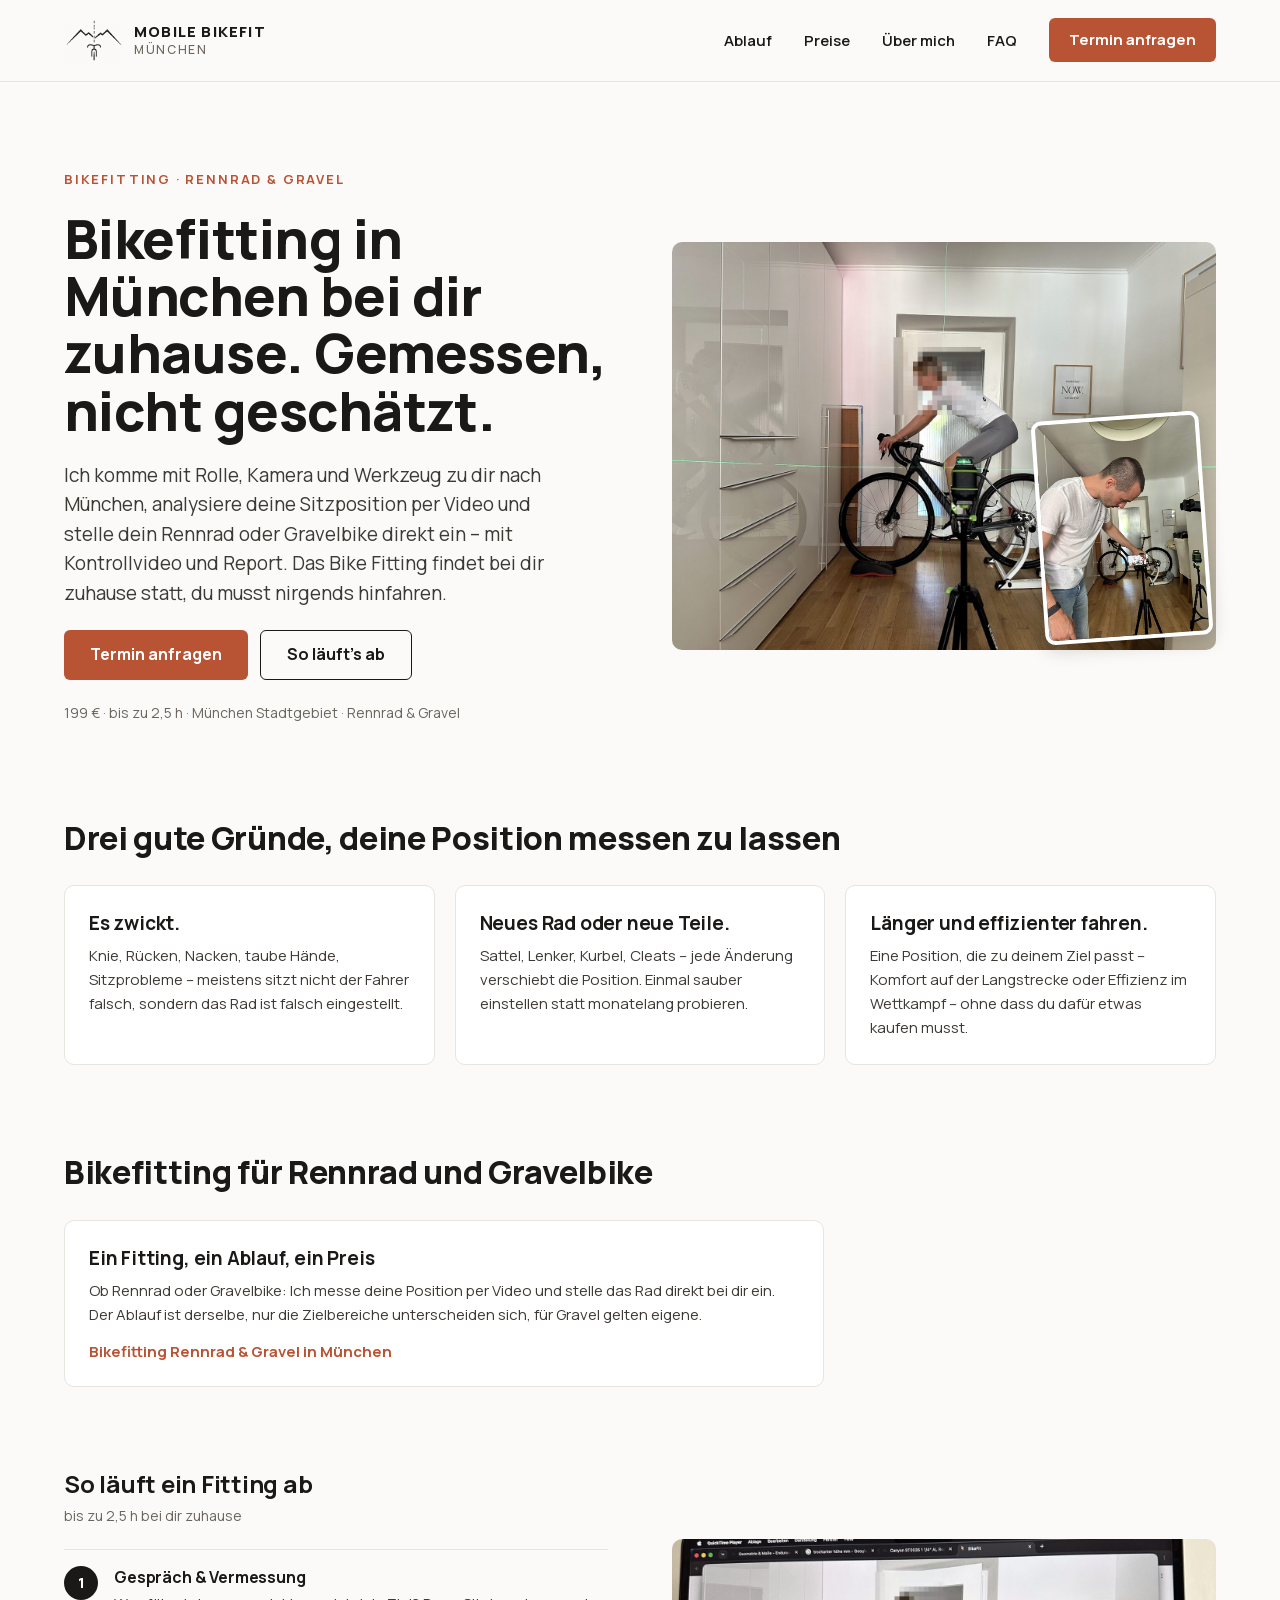
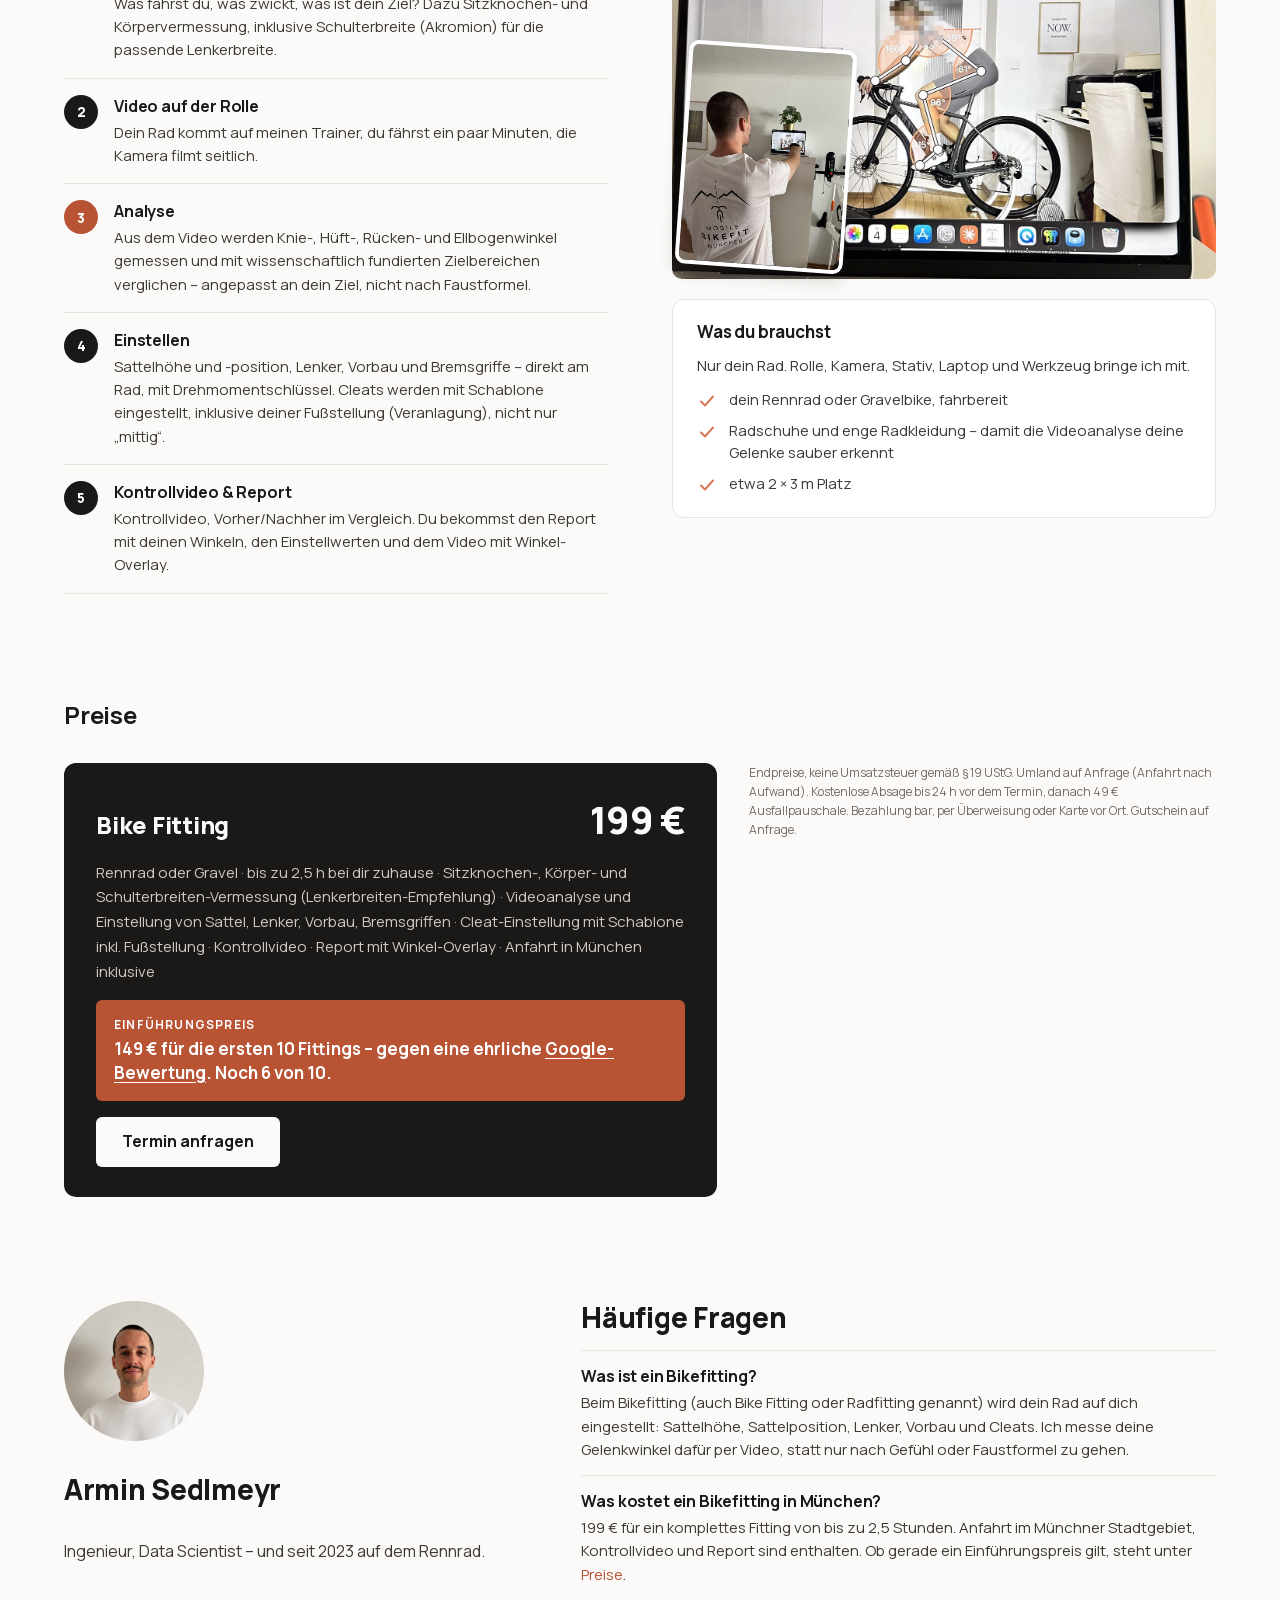
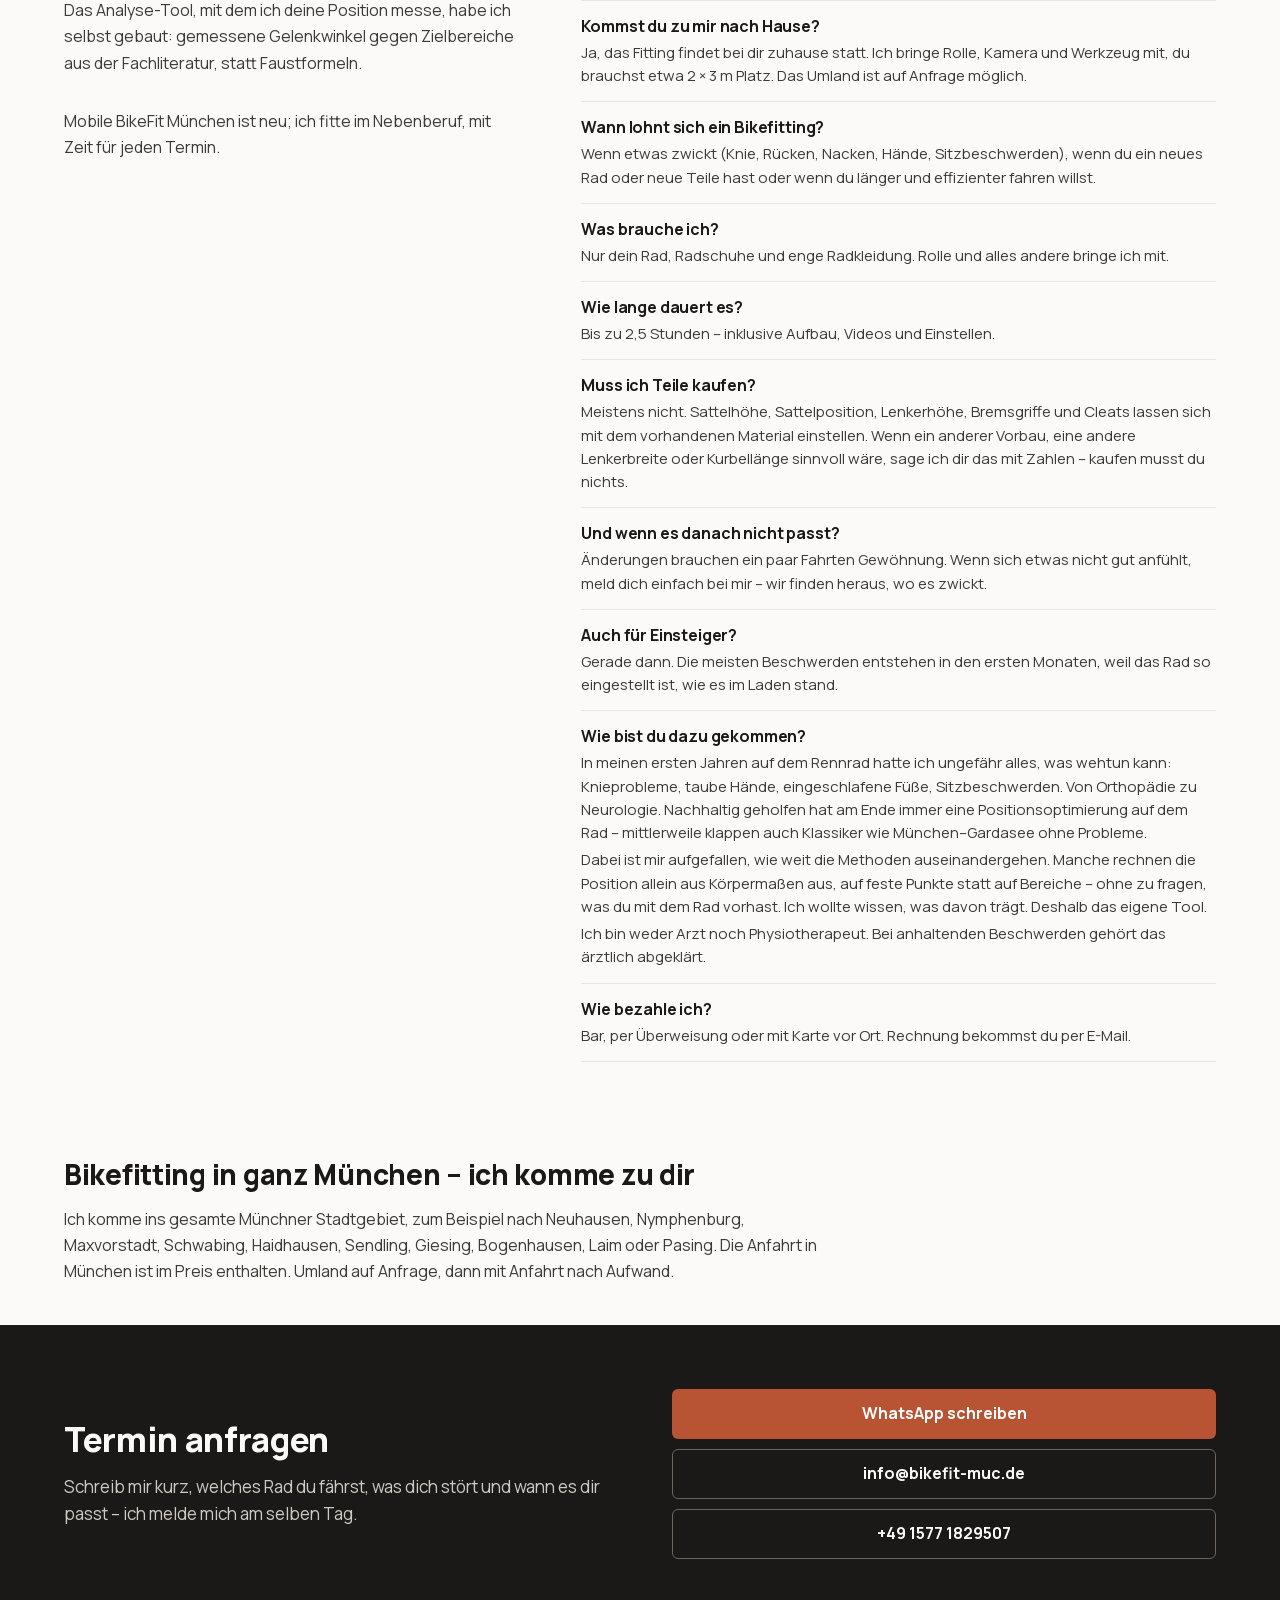
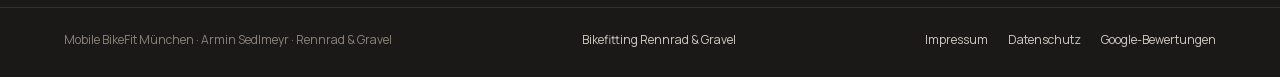
==== index.html @ 59115d99 "Eine gemeinsame Unterseite fuer Rennrad und Gravel statt nur Rennrad Rennrad und Gravel sind dasselb" ====
<!doctype html>
<html lang="de">
<head>
<meta charset="utf-8">
<meta name="viewport" content="width=device-width, initial-scale=1">

<title>Bikefitting München – mobiles Bike Fitting bei dir zuhause</title>
<meta name="description" content="Bikefitting in München bei dir zuhause: Sitzposition per Video messen, Sattel, Lenker und Cleats einstellen, Kontrollvideo und Report. Rennrad und Gravel, 199 €.">
<link rel="canonical" href="https://bikefit-muc.de/">

<meta property="og:type" content="website">
<meta property="og:locale" content="de_DE">
<meta property="og:site_name" content="Mobile BikeFit München">
<meta property="og:title" content="Bikefitting München bei dir zuhause. Gemessen, nicht geschätzt.">
<meta property="og:description" content="Ich komme mit Rolle, Kamera und Werkzeug zu dir nach München, analysiere deine Sitzposition per Video und stelle dein Rennrad oder Gravelbike direkt ein – mit Kontrollvideo und Report.">
<meta property="og:url" content="https://bikefit-muc.de/">
<meta property="og:image" content="https://bikefit-muc.de/assets/og-titelbild.jpg">
<meta property="og:image:width" content="1200">
<meta property="og:image:height" content="675">
<meta property="og:image:alt" content="Mobile BikeFit München – Logo">
<meta name="twitter:card" content="summary_large_image">

<link rel="icon" href="assets/favicon.ico" sizes="any">
<link rel="icon" href="assets/favicon-32.png" type="image/png" sizes="32x32">
<link rel="apple-touch-icon" href="assets/favicon-180.png">
<meta name="theme-color" content="#FBFAF8">

<link rel="preload" href="assets/fonts/manrope-latin.woff2" as="font" type="font/woff2" crossorigin>
<link rel="stylesheet" href="styles.css">

<!-- Strukturierte Daten fuer Google. Adresse und Kontakt wie im Impressum; hasMap/sameAs
     verknuepfen die Seite mit dem Google-Unternehmensprofil. Keine Oeffnungszeiten (Termine
     nach Vereinbarung) und KEIN aggregateRating: Eigenbewertungen auf der eigenen Seite sind
     fuer Rich Results nicht zulaessig, die Sterne kommen aus dem Google-Profil selbst.
     Preis und Angebote muessen zu den sichtbaren Preisen unten passen (199 EUR). -->
<script type="application/ld+json">
{
  "@context": "https://schema.org",
  "@graph": [
    {
      "@type": "WebSite",
      "@id": "https://bikefit-muc.de/#website",
      "url": "https://bikefit-muc.de/",
      "name": "Mobile BikeFit München",
      "alternateName": ["BikeFit München", "Bikefitting München"],
      "inLanguage": "de-DE",
      "publisher": { "@id": "https://bikefit-muc.de/#unternehmen" }
    },
    {
      "@type": "LocalBusiness",
      "@id": "https://bikefit-muc.de/#unternehmen",
      "name": "Mobile BikeFit München",
      "alternateName": "Mobile Bikefitting München",
      "description": "Mobiles Bikefitting (Bike Fitting, Radfitting) bei dir zuhause in München: Videoanalyse der Sitzposition, Einstellung von Sattel, Lenker und Cleats, Kontrollvideo und Report. Rennrad und Gravel.",
      "url": "https://bikefit-muc.de/",
      "image": "https://bikefit-muc.de/assets/og-titelbild.jpg",
      "logo": "https://bikefit-muc.de/assets/logo-mark.png",
      "telephone": "+49 1577 1829507",
      "email": "info@bikefit-muc.de",
      "founder": { "@type": "Person", "name": "Armin Sedlmeyr" },
      "address": {
        "@type": "PostalAddress",
        "streetAddress": "Rupprechtstraße 3",
        "postalCode": "80636",
        "addressLocality": "München",
        "addressCountry": "DE"
      },
      "areaServed": { "@type": "City", "name": "München" },
      "knowsLanguage": "de",
      "priceRange": "149–199 €",
      "currenciesAccepted": "EUR",
      "paymentAccepted": "Bar, Überweisung, Karte",
      "hasMap": "https://maps.google.com/?cid=6575537688166029984",
      "sameAs": ["https://maps.google.com/?cid=6575537688166029984"],
      "makesOffer": {
        "@type": "Offer",
        "price": "199",
        "priceCurrency": "EUR",
        "url": "https://bikefit-muc.de/bikefitting-rennrad-gravel-muenchen.html",
        "itemOffered": { "@type": "Service", "name": "Bikefitting Rennrad und Gravel München", "serviceType": "Bikefitting" }
      }
    }
  ]
}
</script>
</head>

<body>

<a class="skip-link" href="#inhalt">Zum Inhalt springen</a>

<!-- ===================== Kopf ===================== -->
<header class="kopf">
  <div class="kopf-zeile">
    <a class="marke" href="#inhalt" aria-label="Mobile BikeFit München – Startseite">
      <img src="assets/logo-mark.png" width="400" height="299" alt="">
      <span class="marke-text">Mobile BikeFit<br><span>München</span></span>
    </a>

    <div class="kopf-rechts">
      <nav class="hauptnav" id="hauptnav" aria-label="Hauptnavigation">
        <a href="#ablauf">Ablauf</a>
        <a href="#preise">Preise</a>
        <a href="#ueber-mich">Über mich</a>
        <a href="#faq">FAQ</a>
      </nav>
      <a class="btn btn-primaer btn-termin" href="#kontakt">Termin<span class="nur-breit">&nbsp;anfragen</span></a>
      <button class="menu-knopf" id="menu-knopf" type="button"
              aria-expanded="false" aria-controls="hauptnav" aria-label="Menü öffnen">
        <svg class="icon-oeffnen" width="22" height="22" viewBox="0 0 22 22" fill="none"
             stroke="currentColor" stroke-width="2" stroke-linecap="round" aria-hidden="true">
          <path d="M3 6h16M3 11h16M3 16h16"></path>
        </svg>
        <svg class="icon-schliessen" width="22" height="22" viewBox="0 0 22 22" fill="none"
             stroke="currentColor" stroke-width="2" stroke-linecap="round" aria-hidden="true">
          <path d="M5 5l12 12M17 5L5 17"></path>
        </svg>
      </button>
    </div>
  </div>
</header>

<main id="inhalt">

  <!-- ===================== Hero ===================== -->
  <section class="hero inhalt">
    <div class="hero-spalte">
      <p class="eyebrow">Bikefitting · Rennrad &amp; Gravel</p>
      <h1>Bikefitting in München bei dir zuhause. Gemessen, nicht geschätzt.</h1>
      <p class="hero-text">Ich komme mit Rolle, Kamera und Werkzeug zu dir nach München, analysiere
        deine Sitzposition per Video und stelle dein Rennrad oder Gravelbike direkt ein – mit
        Kontrollvideo und Report. Das Bike Fitting findet bei dir zuhause statt, du musst nirgends
        hinfahren.</p>
      <div class="hero-knoepfe">
        <a class="btn btn-primaer" href="#kontakt">Termin anfragen</a>
        <a class="btn btn-sekundaer" href="#ablauf">So läuft's ab</a>
      </div>
      <p class="kleinzeile">199 € · bis zu 2,5 h · München Stadtgebiet · Rennrad &amp; Gravel</p>
    </div>

    <!-- FOTO 1: Kreuzlinienlaser mit Lot vermisst die Sitzposition, im Vordergrund die
         Kamera auf Stativ. .foto-hero traegt weiterhin Groesse/Position im Grid (siehe
         styles.css), .foto-stapel legt die zwei <img> uebereinander (Ticket "Website-Fotos"). -->
    <div class="foto-hero foto-stapel">
      <img class="foto-stapel-haupt" src="assets/foto-setup.jpg" width="1400" height="1050"
           alt="Bikefitting in München: Kreuzlinienlaser mit Lot misst die Sitzposition auf der Rolle">
      <img class="foto-stapel-klein" src="assets/foto-setup-klein.jpg" width="640" height="853"
           alt="Kamera auf Stativ filmt seitlich waehrend des Fittings">
    </div>
  </section>

  <!-- ===================== Für wen ===================== -->
  <section class="sektion gruende inhalt" aria-labelledby="gruende-titel">
    <h2 id="gruende-titel">Drei gute Gründe, deine Position messen zu lassen</h2>
    <div class="karten">
      <div class="karte">
        <h3>Es zwickt.</h3>
        <p>Knie, Rücken, Nacken, taube Hände, Sitzprobleme – meistens sitzt nicht der Fahrer
          falsch, sondern das Rad ist falsch eingestellt.</p>
      </div>
      <div class="karte">
        <h3>Neues Rad oder neue Teile.</h3>
        <p>Sattel, Lenker, Kurbel, Cleats – jede Änderung verschiebt die Position. Einmal sauber
          einstellen statt monatelang probieren.</p>
      </div>
      <div class="karte">
        <h3>Länger und effizienter fahren.</h3>
        <p>Eine Position, die zu deinem Ziel passt – Komfort auf der Langstrecke oder Effizienz im
          Wettkampf – ohne dass du dafür etwas kaufen musst.</p>
      </div>
    </div>
  </section>

  <!-- ===================== Rennrad oder Gravel ===================== -->
  <section class="sektion rad-wahl inhalt" aria-labelledby="rad-wahl-titel">
    <h2 id="rad-wahl-titel">Bikefitting für Rennrad und Gravelbike</h2>
    <div class="karten karten-eins">
      <div class="karte">
        <h3>Ein Fitting, ein Ablauf, ein Preis</h3>
        <p>Ob Rennrad oder Gravelbike: Ich messe deine Position per Video und stelle das Rad direkt
          bei dir ein. Der Ablauf ist derselbe, nur die Zielbereiche unterscheiden sich, für
          Gravel gelten eigene.</p>
        <a class="karte-link" href="bikefitting-rennrad-gravel-muenchen.html">Bikefitting Rennrad &amp; Gravel in München</a>
      </div>
    </div>
  </section>

  <!-- ===================== Ablauf ===================== -->
  <section id="ablauf" class="ablauf inhalt" aria-labelledby="ablauf-titel">
    <div class="ablauf-spalte">
      <div class="sektion-kopf">
        <h2 id="ablauf-titel">So läuft ein Fitting ab</h2>
        <p>bis zu 2,5 h bei dir zuhause</p>
      </div>
      <ol class="schritte">
        <li>
          <div>
            <h3>Gespräch &amp; Vermessung</h3>
            <p>Was fährst du, was zwickt, was ist dein Ziel? Dazu Sitzknochen- und
              Körpervermessung, inklusive Schulterbreite (Akromion) für die passende
              Lenkerbreite.</p>
          </div>
        </li>
        <li>
          <div>
            <h3>Video auf der Rolle</h3>
            <p>Dein Rad kommt auf meinen Trainer, du fährst ein paar Minuten, die Kamera filmt
              seitlich.</p>
          </div>
        </li>
        <li class="hervor">
          <div>
            <h3>Analyse</h3>
            <p>Aus dem Video werden Knie-, Hüft-, Rücken- und Ellbogenwinkel gemessen und mit
              wissenschaftlich fundierten Zielbereichen verglichen – angepasst an dein Ziel, nicht
              nach Faustformel.</p>
          </div>
        </li>
        <li>
          <div>
            <h3>Einstellen</h3>
            <p>Sattelhöhe und -position, Lenker, Vorbau und Bremsgriffe – direkt am Rad, mit
              Drehmomentschlüssel. Cleats werden mit Schablone eingestellt, inklusive deiner
              Fußstellung (Veranlagung), nicht nur „mittig“.</p>
          </div>
        </li>
        <li>
          <div>
            <h3>Kontrollvideo &amp; Report</h3>
            <p>Kontrollvideo, Vorher/Nachher im Vergleich. Du bekommst den Report mit deinen
              Winkeln, den Einstellwerten und dem Video mit Winkel-Overlay.</p>
          </div>
        </li>
      </ol>
    </div>

    <div class="ablauf-neben">
      <!-- FOTO 2: Laptop mit Skelett-Overlay und Gelenkwinkeln, daneben beim Erklaeren. -->
      <div class="foto-ablauf foto-stapel">
        <img class="foto-stapel-haupt" src="assets/foto-ergebnis.jpg" width="1400" height="875"
             alt="Bikefitting-Analyse am Laptop: Skelett-Overlay mit gemessenen Gelenkwinkeln">
        <img class="foto-stapel-klein" src="assets/foto-ergebnis-klein.jpg" width="640" height="853"
             alt="Armin bespricht das Ergebnis direkt am Laptop neben dem Rad">
      </div>

      <section class="sektion brauchst" aria-labelledby="brauchst-titel">
        <h2 id="brauchst-titel">Was du brauchst</h2>
        <p class="mitbringen">Nur dein Rad. Rolle, Kamera, Stativ, Laptop und Werkzeug bringe ich
          mit.</p>
        <ul class="haken-liste">
          <li>
            <svg width="20" height="20" viewBox="0 0 20 20" fill="none" stroke="#D97757"
                 stroke-width="2" stroke-linecap="round" stroke-linejoin="round" aria-hidden="true">
              <path d="M4 10.5l4 4 8-9"></path>
            </svg>
            <span>dein Rennrad oder Gravelbike, fahrbereit</span>
          </li>
          <li>
            <svg width="20" height="20" viewBox="0 0 20 20" fill="none" stroke="#D97757"
                 stroke-width="2" stroke-linecap="round" stroke-linejoin="round" aria-hidden="true">
              <path d="M4 10.5l4 4 8-9"></path>
            </svg>
            <span>Radschuhe und enge Radkleidung – damit die Videoanalyse deine Gelenke sauber
              erkennt</span>
          </li>
          <li>
            <svg width="20" height="20" viewBox="0 0 20 20" fill="none" stroke="#D97757"
                 stroke-width="2" stroke-linecap="round" stroke-linejoin="round" aria-hidden="true">
              <path d="M4 10.5l4 4 8-9"></path>
            </svg>
            <span>etwa 2 × 3 m Platz</span>
          </li>
        </ul>
      </section>
    </div>
  </section>

  <!-- ===================== Preise ===================== -->
  <section id="preise" class="preise inhalt" aria-labelledby="preise-titel">
    <h2 id="preise-titel">Preise</h2>

    <div class="preis-karte">
      <div class="preis-kopf">
        <h3>Bike Fitting</h3>
        <p class="preis-zahl">199 €</p>
      </div>
      <p class="leistungen">Rennrad oder Gravel · bis zu 2,5 h bei dir zuhause · Sitzknochen-,
        Körper- und Schulterbreiten-Vermessung (Lenkerbreiten-Empfehlung) · Videoanalyse und
        Einstellung von Sattel, Lenker, Vorbau, Bremsgriffen · Cleat-Einstellung mit Schablone
        inkl. Fußstellung · Kontrollvideo · Report mit Winkel-Overlay · Anfahrt in München
        inklusive</p>

      <div class="aktion">
        <p class="aktion-label">Einführungspreis</p>
        <!--
          ZÄHLER VON HAND PFLEGEN: nach jedem vergebenen Einführungs-Fitting die Zahl
          zwischen den <b>-Tags um eins verringern (10 → 9 → 8 …). Sonst nichts ändern.
          Bei 0: den ganzen Block <div class="aktion"> … </div> löschen oder auskommentieren.
        -->
        <p>149 € für die ersten 10 Fittings – gegen eine ehrliche
          <a href="https://g.page/r/CaBaVE6wAEFbEBM/review" rel="noopener" target="_blank">Google-Bewertung</a>.
          Noch <b>6</b> von 10.</p>
      </div>

      <a class="btn btn-hell" href="#kontakt">Termin anfragen</a>
    </div>

    <div class="preis-neben">
      <p class="rechtszeile">Endpreise, keine Umsatzsteuer gemäß § 19 UStG. Umland auf Anfrage
        (Anfahrt nach Aufwand). Kostenlose Absage bis 24 h vor dem Termin, danach 49 €
        Ausfallpauschale. Bezahlung bar, per Überweisung oder Karte vor Ort. Gutschein auf
        Anfrage.</p>
    </div>
  </section>

  <!-- ===================== Über mich + FAQ ===================== -->
  <div class="ueber-faq inhalt">

    <section id="ueber-mich" class="sektion ueber-mich" aria-labelledby="ueber-titel">
      <!-- Das <img> steht IN einem .foto-portrait, nicht statt dessen: die Klasse
           traegt die 120x120-Groesse, und img.foto-portrait setzt width/height auf
           100% - beide auf demselben Element gesetzt gewinnt der img-Selektor
           (hoehere Spezifitaet), und das Bild waere so breit wie der Abschnitt.
           Bei .foto-hero faellt das nicht auf, die arbeitet mit aspect-ratio. -->
      <div class="foto-portrait foto-rahmen">
        <img class="foto-portrait" src="assets/armin.jpg" width="800" height="800"
             alt="Porträt von Armin Sedlmeyr" loading="lazy" decoding="async">
      </div>
      <h2 id="ueber-titel">Armin Sedlmeyr</h2>
      <p>Ingenieur, Data Scientist – und seit 2023 auf dem Rennrad.</p>
      <p>Das Analyse-Tool, mit dem ich deine Position messe, habe ich selbst gebaut:
        gemessene Gelenkwinkel gegen Zielbereiche aus der Fachliteratur, statt Faustformeln.</p>
      <p>Mobile BikeFit München ist neu; ich fitte im Nebenberuf, mit Zeit für jeden Termin.</p>
    </section>

    <section id="faq" class="sektion faq" aria-labelledby="faq-titel">
      <h2 id="faq-titel">Häufige Fragen</h2>
      <div class="faq-liste">
        <div>
          <h3>Was ist ein Bikefitting?</h3>
          <p>Beim Bikefitting (auch Bike Fitting oder Radfitting genannt) wird dein Rad auf dich
            eingestellt: Sattelhöhe, Sattelposition, Lenker, Vorbau und Cleats. Ich messe deine
            Gelenkwinkel dafür per Video, statt nur nach Gefühl oder Faustformel zu gehen.</p>
        </div>
        <div>
          <h3>Was kostet ein Bikefitting in München?</h3>
          <p>199 € für ein komplettes Fitting von bis zu 2,5 Stunden. Anfahrt im Münchner
            Stadtgebiet, Kontrollvideo und Report sind enthalten. Ob gerade ein
            Einführungspreis gilt, steht unter <a href="#preise">Preise</a>.</p>
        </div>
        <div>
          <h3>Kommst du zu mir nach Hause?</h3>
          <p>Ja, das Fitting findet bei dir zuhause statt. Ich bringe Rolle, Kamera und Werkzeug
            mit, du brauchst etwa 2 × 3 m Platz. Das Umland ist auf Anfrage möglich.</p>
        </div>
        <div>
          <h3>Wann lohnt sich ein Bikefitting?</h3>
          <p>Wenn etwas zwickt (Knie, Rücken, Nacken, Hände, Sitzbeschwerden), wenn du ein neues
            Rad oder neue Teile hast oder wenn du länger und effizienter fahren willst.</p>
        </div>
        <div>
          <h3>Was brauche ich?</h3>
          <p>Nur dein Rad, Radschuhe und enge Radkleidung. Rolle und alles andere bringe ich
            mit.</p>
        </div>
        <div>
          <h3>Wie lange dauert es?</h3>
          <p>Bis zu 2,5 Stunden – inklusive Aufbau, Videos und Einstellen.</p>
        </div>
        <div>
          <h3>Muss ich Teile kaufen?</h3>
          <p>Meistens nicht. Sattelhöhe, Sattelposition, Lenkerhöhe, Bremsgriffe und Cleats lassen
            sich mit dem vorhandenen Material einstellen. Wenn ein anderer Vorbau, eine andere
            Lenkerbreite oder Kurbellänge sinnvoll wäre, sage ich dir das mit Zahlen – kaufen musst
            du nichts.</p>
        </div>
        <div>
          <h3>Und wenn es danach nicht passt?</h3>
          <p>Änderungen brauchen ein paar Fahrten Gewöhnung. Wenn sich etwas nicht gut
            anfühlt, meld dich einfach bei mir – wir finden heraus, wo es zwickt.</p>
        </div>
        <div>
          <h3>Auch für Einsteiger?</h3>
          <p>Gerade dann. Die meisten Beschwerden entstehen in den ersten Monaten, weil das Rad so
            eingestellt ist, wie es im Laden stand.</p>
        </div>
        <div>
          <h3>Wie bist du dazu gekommen?</h3>
          <p>In meinen ersten Jahren auf dem Rennrad hatte ich ungefähr alles, was wehtun
            kann: Knieprobleme, taube Hände, eingeschlafene Füße, Sitzbeschwerden. Von
            Orthopädie zu Neurologie. Nachhaltig geholfen hat am Ende immer eine
            Positionsoptimierung auf dem Rad – mittlerweile klappen auch Klassiker wie
            München–Gardasee ohne Probleme.</p>
          <p>Dabei ist mir aufgefallen, wie weit die Methoden auseinandergehen. Manche rechnen
            die Position allein aus Körpermaßen aus, auf feste Punkte statt auf Bereiche – ohne
            zu fragen, was du mit dem Rad vorhast. Ich wollte wissen, was davon trägt. Deshalb
            das eigene Tool.</p>
          <p>Ich bin weder Arzt noch Physiotherapeut. Bei anhaltenden Beschwerden gehört das
            ärztlich abgeklärt.</p>
        </div>
        <div>
          <h3>Wie bezahle ich?</h3>
          <p>Bar, per Überweisung oder mit Karte vor Ort. Rechnung bekommst du per E-Mail.</p>
        </div>
      </div>
    </section>

  </div>

  <!-- ===================== Einzugsgebiet ===================== -->
  <!-- NUR Stadtteile aufzaehlen, die wirklich angefahren werden. Der Satz "ganzes
       Stadtgebiet" steht schon in der Kleinzeile oben; die Liste ist nur Beispiel. -->
  <section id="einzugsgebiet" class="sektion einzugsgebiet inhalt" aria-labelledby="gebiet-titel">
    <h2 id="gebiet-titel">Bikefitting in ganz München – ich komme zu dir</h2>
    <p>Ich komme ins gesamte Münchner Stadtgebiet, zum Beispiel nach Neuhausen, Nymphenburg,
      Maxvorstadt, Schwabing, Haidhausen, Sendling, Giesing, Bogenhausen, Laim oder Pasing.
      Die Anfahrt in München ist im Preis enthalten. Umland auf Anfrage, dann mit Anfahrt nach
      Aufwand.</p>
  </section>

  <!-- ===================== Kontakt ===================== -->
  <section id="kontakt" class="kontakt" aria-labelledby="kontakt-titel">
    <div class="kontakt-spalte">
      <h2 id="kontakt-titel">Termin anfragen</h2>
      <p class="kontakt-text">Schreib mir kurz, welches Rad du fährst, was dich stört und wann es
        dir passt – ich melde mich am selben Tag.</p>
    </div>
    <div class="kontakt-knoepfe">
      <!-- Vorfülltext aus docs/website/inhalt.md, URL-kodiert -->
      <a class="btn btn-primaer"
         href="https://wa.me/4915771829507?text=Hallo%20Armin%2C%20ich%20interessiere%20mich%20f%C3%BCr%20ein%20Bike%20Fitting.%20Rad%3A%20%E2%80%A6%20%2F%20Beschwerden%3A%20%E2%80%A6%20%2F%20Wunschtermin%3A%20%E2%80%A6"
         rel="noopener">WhatsApp schreiben</a>
      <a class="btn btn-umriss-hell" href="mailto:info@bikefit-muc.de">info@bikefit-muc.de</a>
      <a class="btn btn-umriss-hell" href="tel:+4915771829507">+49 1577 1829507</a>
    </div>
  </section>

</main>

<!-- ===================== Fußzeile ===================== -->
<footer class="fuss">
  <p>Mobile BikeFit München · Armin Sedlmeyr · Rennrad &amp; Gravel</p>
  <nav aria-label="Angebote">
    <a href="bikefitting-rennrad-gravel-muenchen.html">Bikefitting Rennrad &amp; Gravel</a>
  </nav>
  <nav aria-label="Rechtliches">
    <a href="impressum.html">Impressum</a>
    <a href="datenschutz.html">Datenschutz</a>
    <!-- Google-Unternehmensprofil (live seit 09/2026). Die cid-Adresse ist die
         stabile Form des Profil-Links; der share.google-Link laeuft ueber eine
         Suchseite und kann sich aendern. -->
    <a href="https://maps.google.com/?cid=6575537688166029984" rel="noopener" target="_blank">Google-Bewertungen</a>
  </nav>
</footer>

<script src="assets/menu.js" defer></script>

</body>
</html>
---- styles.css ----
/* ==========================================================================
   Mobile BikeFit München — bikefit-muc.de
   Reines CSS, kein Framework, kein Build-Schritt.
   Mobile zuerst (Entwurf: docs/website/mockup/Main.dc.html, 390 px),
   ab 800 px das Desktop-Layout (Desktop.dc.html, 1280 px).
   ========================================================================== */

/* --- Schrift: lokal eingebettet, nicht von Google ausgeliefert ------------
   Manrope als variable Schrift (400-800) in zwei Subsets. Lokal statt per
   fonts.googleapis.com, damit beim Seitenaufruf keine IP-Adresse des Besuchers
   an einen Dritten geht - dann braucht die Seite auch keinen Cookie-Banner.
   Lizenz: SIL Open Font License 1.1, siehe assets/fonts/OFL.txt.            */

@font-face {
  font-family: "Manrope";
  font-style: normal;
  font-weight: 400 800;
  font-display: swap;
  src: url("assets/fonts/manrope-latin.woff2") format("woff2");
  unicode-range: U+0000-00FF, U+0131, U+0152-0153, U+02BB-02BC, U+02C6, U+02DA,
    U+02DC, U+0304, U+0308, U+0329, U+2000-206F, U+20AC, U+2122, U+2191, U+2193,
    U+2212, U+2215, U+FEFF, U+FFFD;
}

@font-face {
  font-family: "Manrope";
  font-style: normal;
  font-weight: 400 800;
  font-display: swap;
  src: url("assets/fonts/manrope-latin-ext.woff2") format("woff2");
  unicode-range: U+0100-02BA, U+02BD-02C5, U+02C7-02CC, U+02CE-02D7,
    U+02DD-02FF, U+0304, U+0308, U+0329, U+1D00-1DBF, U+1E00-1E9F, U+1EF2-1EFF,
    U+2020, U+20A0-20AB, U+20AD-20C0, U+2113, U+2C60-2C7F, U+A720-A7FF;
}

/* --- Farben und Masse ----------------------------------------------------
   Die Markenfarben stehen so auch im Analyse-Tool selbst (Report, Streamlit-
   Oberflaeche, assets/brand/README.md im bikefit-Repo) - wer sie hier aendert,
   sollte sie dort mitaendern.

   --terracotta-tief ist eine bewusste Ergaenzung, kein zweiter Markenton:
   weisser Text auf #D97757 erreicht nur 3,1:1 und faellt damit durch die
   WCAG-AA-Schwelle von 4,5:1 (Lighthouse meldet das als Fehler). Ueberall dort,
   wo Text auf oder in Terracotta steht - Buttons, Preisband, Links, Eyebrow -
   steht deshalb der tiefere Ton (4,9:1 auf Weiss, 4,7:1 auf Creme). Das reine
   #D97757 bleibt fuer Flaechen und Grafik ohne Text (Haken-Icons, Akzentlinien),
   dort gilt die 3:1-Schwelle und die ist erfuellt.
   Zurueckdrehen auf den Mockup-Stand: --terracotta-tief auf #D97757 setzen.  */

:root {
  --creme: #fbfaf8;
  --weiss: #ffffff;
  --tinte: #1b1917;
  --tinte-weich: #3d3935;
  --grau: #6b655e;
  --grau-klein: #736c64;      /* fuer 12-13 px Kleintext, s. Kommentar oben */
  --grau-auf-dunkel: #8a837b;
  --hell-auf-dunkel: #cfc9c2;
  --linie: #e8e4df;
  --linie-dunkel: #33302c;
  --linie-strich: #c9c2ba;
  --terracotta: #d97757;
  --terracotta-tief: #b85334;
  --terracotta-hover: #9d4429;

  --rand: 20px;               /* Seitenrand mobil */
  --radius: 8px;
  --radius-gross: 10px;
}

/* --- Grundlagen ---------------------------------------------------------- */

*,
*::before,
*::after {
  box-sizing: border-box;
}

html {
  scroll-behavior: smooth;
  /* Anker nicht unter dem klebenden Kopf verschwinden lassen */
  scroll-padding-top: 84px;
}

@media (prefers-reduced-motion: reduce) {
  html {
    scroll-behavior: auto;
  }
}

body {
  margin: 0;
  background: var(--creme);
  color: var(--tinte);
  font-family: "Manrope", "Avenir Next", "Helvetica Neue", Arial, sans-serif;
  -webkit-font-smoothing: antialiased;
  text-rendering: optimizeLegibility;
}

p {
  margin: 0;
}

h1,
h2,
h3 {
  margin: 0;
  letter-spacing: -0.01em;
}

a {
  color: var(--terracotta-tief);
  text-decoration: none;
}

a:hover {
  color: var(--terracotta-hover);
}

img {
  max-width: 100%;
  display: block;
}

:focus-visible {
  outline: 3px solid var(--terracotta-tief);
  outline-offset: 2px;
  border-radius: 4px;
}

/* Sprungmarke fuer Tastatur- und Screenreader-Nutzung */
.skip-link {
  position: absolute;
  left: -9999px;
  top: 0;
  z-index: 100;
  background: var(--tinte);
  color: var(--creme);
  padding: 12px 18px;
  border-radius: 0 0 var(--radius) 0;
  font-weight: 700;
}

.skip-link:focus {
  left: 0;
  color: var(--creme);
}

.sektion {
  padding: 44px var(--rand) 12px;
  display: flex;
  flex-direction: column;
}

.sektion h2 {
  font-size: 24px;
  font-weight: 800;
  line-height: 1.2;
}

/* --- Buttons ------------------------------------------------------------- */

.btn {
  display: inline-flex;
  align-items: center;
  justify-content: center;
  min-height: 48px;
  padding: 0 22px;
  border-radius: 6px;
  font-weight: 700;
  font-size: 16px;
  line-height: 1.2;
  text-align: center;
}

.btn-primaer {
  background: var(--terracotta-tief);
  color: var(--weiss);
}

.btn-primaer:hover {
  background: var(--terracotta-hover);
  color: var(--weiss);
}

.btn-sekundaer {
  background: transparent;
  color: var(--tinte);
  border: 1.5px solid var(--tinte);
}

.btn-sekundaer:hover {
  color: var(--tinte);
  background: rgba(27, 25, 23, 0.05);
}

.btn-hell {
  background: var(--creme);
  color: var(--tinte);
}

.btn-hell:hover {
  color: var(--tinte);
  background: var(--weiss);
}

.btn-umriss-hell {
  background: transparent;
  color: var(--creme);
  border: 1.5px solid var(--grau);
}

.btn-umriss-hell:hover {
  color: var(--creme);
  border-color: var(--hell-auf-dunkel);
}

/* --- Kopf ---------------------------------------------------------------- */

.kopf {
  position: sticky;
  top: 0;
  z-index: 20;
  background: var(--creme);
  border-bottom: 1px solid var(--linie);
}

.kopf-zeile {
  position: relative;
  display: flex;
  align-items: center;
  justify-content: space-between;
  gap: 12px;
  padding: 14px var(--rand);
}

.marke {
  display: flex;
  align-items: center;
  gap: 10px;
  color: var(--tinte);
}

.marke:hover {
  color: var(--tinte);
}

.marke img {
  width: 52px;
  height: auto;
}

.marke-text {
  font-weight: 800;
  font-size: 14px;
  letter-spacing: 0.08em;
  text-transform: uppercase;
  line-height: 1.15;
}

.marke-text span {
  font-weight: 500;
  letter-spacing: 0.14em;
  font-size: 11px;
  color: var(--grau);
}

.kopf-rechts {
  display: flex;
  align-items: center;
  gap: 8px;
}

.kopf .btn-termin {
  min-height: 40px;
  padding: 0 14px;
  font-size: 14px;
  white-space: nowrap;
}

.nur-breit {
  display: none;
}

/* Menuknopf: nur mobil sichtbar */
.menu-knopf {
  display: inline-flex;
  align-items: center;
  justify-content: center;
  width: 44px;
  height: 40px;
  padding: 0;
  background: transparent;
  border: 1.5px solid var(--linie);
  border-radius: 6px;
  color: var(--tinte);
  cursor: pointer;
}

.menu-knopf svg {
  display: block;
}

.menu-knopf .icon-schliessen {
  display: none;
}

.menu-knopf[aria-expanded="true"] .icon-oeffnen {
  display: none;
}

.menu-knopf[aria-expanded="true"] .icon-schliessen {
  display: block;
}

.hauptnav {
  display: none;
  position: absolute;
  top: 100%;
  left: 0;
  right: 0;
  flex-direction: column;
  padding: 4px var(--rand) 16px;
  background: var(--creme);
  border-top: 1px solid var(--linie);
  border-bottom: 1px solid var(--linie);
}

.hauptnav.offen {
  display: flex;
}

.hauptnav a {
  padding: 12px 0;
  font-size: 16px;
  font-weight: 600;
  color: var(--tinte);
  border-bottom: 1px solid var(--linie);
}

.hauptnav a:last-child {
  border-bottom: none;
}

.hauptnav a:hover {
  color: var(--terracotta-tief);
}

/* --- Hero ---------------------------------------------------------------- */

.hero {
  display: flex;
  flex-direction: column;
  gap: 28px;
  padding: 36px var(--rand) 0;
}

.hero-spalte {
  display: flex;
  flex-direction: column;
  gap: 18px;
}

.eyebrow {
  font-size: 12px;
  font-weight: 700;
  letter-spacing: 0.14em;
  text-transform: uppercase;
  color: var(--terracotta-tief);
}

.hero h1 {
  font-size: 34px;
  line-height: 1.12;
  font-weight: 800;
  text-wrap: pretty;
}

.hero-text {
  font-size: 17px;
  line-height: 1.55;
  color: var(--tinte-weich);
  text-wrap: pretty;
}

.hero-knoepfe {
  display: flex;
  flex-direction: column;
  gap: 10px;
}

.kleinzeile {
  font-size: 13px;
  color: var(--grau);
  line-height: 1.5;
}

/* --- Foto-Platzhalter ----------------------------------------------------
   Neutrale Flaechen, bis die echten Fotos da sind. Der Beschreibungstext steht
   sichtbar drin und ist damit zugleich der Alternativtext - die Flaeche traegt
   role="img" mit aria-label, damit Screenreader sie als Bildplatz ansagen.   */

.foto-platz {
  border: 1.5px dashed var(--linie-strich);
  border-radius: var(--radius);
  display: flex;
  align-items: center;
  justify-content: center;
  text-align: center;
  padding: 20px;
  background: var(--weiss);
}

.foto-platz p {
  font-size: 13px;
  color: var(--grau-klein);
  line-height: 1.5;
}

.foto-hero {
  aspect-ratio: 4 / 3;
}

.foto-ablauf {
  aspect-ratio: 16 / 10;
  margin-top: 22px;
}

/* "Was du brauchst" ist mobil ein eigener Abschnitt und wird ab 800 px zur
   Karte neben dem Ablauf - deshalb steht es im HTML in der zweiten Spalte. */
.brauchst {
  padding: 44px 0 12px;
}

.foto-portrait {
  width: 120px;
  height: 120px;
  border-radius: 50%;
  padding: 12px;
}

.foto-portrait p {
  font-size: 12px;
  line-height: 1.4;
}

/* Wenn ein Platzhalter spaeter durch ein echtes Bild ersetzt wird, uebernimmt
   das <img> dieselbe Klasse (foto-hero / foto-ablauf / foto-portrait) und
   behaelt damit Seitenverhaeltnis und Position. */
img.foto-hero,
img.foto-ablauf,
img.foto-portrait {
  width: 100%;
  height: 100%;
  object-fit: cover;
  border: none;
  border-radius: var(--radius);
}

/* Rahmen um ein ECHTES Bild: er traegt nur noch die Groesse. Die Polsterung
   von .foto-portrait war fuer den Platzhaltertext da und wuerde das Bild sonst
   auf 96 statt 120 px schrumpfen. */
.foto-rahmen {
  padding: 0;
}

img.foto-portrait {
  border-radius: 50%;
  padding: 0;
}

/* --- Foto-Stapel: zwei echte Fotos statt eines, leicht ueberlappend --------
   .foto-hero / .foto-ablauf geben weiterhin Groesse, Seitenverhaeltnis und
   Position im Grid vor (siehe oben) - .foto-stapel macht daraus nur noch
   den Rahmen fuer zwei <img>. Das kleine Bild sitzt in der Ecke, leicht
   gedreht, mit weissem Rand wie ein aufgelegtes Foto. Dafuer braucht es
   einen zarten Schatten, sonst verschwimmt die Kante mit dem Hauptbild -
   einzige bewusste Ausnahme von der sonst schattenlosen Optik der Seite. */
.foto-stapel {
  position: relative;
}

.foto-stapel-haupt {
  display: block;
  width: 100%;
  height: 100%;
  object-fit: cover;
  border-radius: var(--radius);
}

.foto-stapel-klein {
  /* Feste Groesse statt %+aspect-ratio: bei einem absolut positionierten <img>
     mit nur right/bottom (kein top) ignorieren Chrome/Safari aspect-ratio fuer
     die Hoehe und nehmen stattdessen die volle Bildhoehe - das gleiche feste-
     Groessen-Muster wie bei .foto-portrait oben ist hier der robuste Weg. */
  position: absolute;
  right: 10px;
  bottom: 10px;
  width: 118px;
  height: 157px;
  object-fit: cover;
  border-radius: var(--radius);
  border: 4px solid var(--weiss);
  transform: rotate(-4deg);
  box-shadow: 0 6px 18px rgba(27, 25, 23, 0.18);
}

/* Bei Foto 2 liegt "Was du brauchst" rechts daneben (ab 800px) - das kleine
   Bild deshalb auf die linke Seite, damit es dort nicht mit dem Text kollidiert. */
.foto-ablauf .foto-stapel-klein {
  right: auto;
  left: 10px;
  transform: rotate(4deg);
}

@media (min-width: 800px) {
  .foto-stapel-klein {
    width: 168px;
    height: 224px;
  }
}

/* --- Gruende (Karten) ---------------------------------------------------- */

.karten {
  display: flex;
  flex-direction: column;
  gap: 16px;
  margin-top: 20px;
}

.karte {
  display: flex;
  flex-direction: column;
  gap: 6px;
  padding: 18px;
  background: var(--weiss);
  border: 1px solid var(--linie);
  border-radius: var(--radius);
}

.karte h3 {
  font-size: 17px;
  font-weight: 700;
}

.karte p {
  font-size: 15px;
  line-height: 1.55;
  color: var(--tinte-weich);
}

/* --- Ablauf -------------------------------------------------------------- */

.ablauf {
  display: flex;
  flex-direction: column;
  padding: 44px var(--rand) 12px;
}

.ablauf-spalte {
  display: flex;
  flex-direction: column;
}

.ablauf-neben {
  display: flex;
  flex-direction: column;
}

.sektion-kopf {
  display: flex;
  flex-direction: column;
  gap: 6px;
}

.sektion-kopf p {
  font-size: 14px;
  color: var(--grau);
}

.schritte {
  list-style: none;
  margin: 22px 0 0;
  padding: 0;
  counter-reset: schritt;
}

.schritte li {
  display: flex;
  gap: 16px;
  padding: 16px 0;
  border-top: 1px solid var(--linie);
  counter-increment: schritt;
}

.schritte li:last-child {
  border-bottom: 1px solid var(--linie);
}

.schritte li::before {
  content: counter(schritt);
  flex: 0 0 34px;
  height: 34px;
  border-radius: 50%;
  background: var(--tinte);
  color: var(--weiss);
  display: flex;
  align-items: center;
  justify-content: center;
  font-weight: 800;
  font-size: 14px;
}

/* Schritt 3 (die eigentliche Analyse) ist im Entwurf farblich hervorgehoben */
.schritte li.hervor::before {
  background: var(--terracotta-tief);
}

.schritte h3 {
  font-size: 16px;
  font-weight: 700;
  margin-bottom: 4px;
}

.schritte p {
  font-size: 15px;
  line-height: 1.55;
  color: var(--tinte-weich);
}

/* --- Was du brauchst ----------------------------------------------------- */

.mitbringen {
  font-size: 16px;
  line-height: 1.55;
  color: var(--tinte-weich);
  margin-top: 14px;
}

.haken-liste {
  list-style: none;
  margin: 18px 0 0;
  padding: 0;
  display: flex;
  flex-direction: column;
  gap: 10px;
}

.haken-liste li {
  display: flex;
  gap: 12px;
  align-items: flex-start;
  font-size: 15px;
  line-height: 1.5;
  color: var(--tinte-weich);
}

.haken-liste svg {
  flex: 0 0 20px;
  margin-top: 2px;
}

/* --- Preise -------------------------------------------------------------- */

.preise {
  display: flex;
  flex-direction: column;
  padding: 44px var(--rand) 12px;
}

.preis-neben {
  display: flex;
  flex-direction: column;
}

.preis-karte {
  display: flex;
  flex-direction: column;
  gap: 14px;
  padding: 22px 20px;
  background: var(--tinte);
  color: var(--creme);
  border-radius: var(--radius-gross);
  margin-top: 18px;
}

.preis-kopf {
  display: flex;
  justify-content: space-between;
  align-items: baseline;
  gap: 12px;
}

.preis-kopf h3 {
  font-size: 18px;
  font-weight: 700;
}

.preis-zahl {
  font-size: 30px;
  font-weight: 800;
  letter-spacing: -0.02em;
  white-space: nowrap;
}

.preis-karte .leistungen {
  font-size: 14px;
  line-height: 1.6;
  color: var(--hell-auf-dunkel);
}

.aktion {
  display: flex;
  flex-direction: column;
  gap: 4px;
  padding: 14px 16px;
  background: var(--terracotta-tief);
  border-radius: 6px;
}

.aktion-label {
  font-size: 12px;
  font-weight: 700;
  letter-spacing: 0.1em;
  text-transform: uppercase;
  color: var(--weiss);
}

.aktion p:last-child {
  font-size: 16px;
  font-weight: 700;
  color: var(--weiss);
  line-height: 1.4;
}

/* Link auf das Google-Bewertungsformular im Aktionskasten: weiss wie der Text,
   unterstrichen, damit er auf dem Terracotta-Grund als Link erkennbar bleibt. */
.aktion a {
  color: var(--weiss);
  text-decoration: underline;
  text-underline-offset: 3px;
}

.aktion a:hover {
  text-decoration-thickness: 2px;
}

.preis-liste {
  display: flex;
  flex-direction: column;
  background: var(--weiss);
  border: 1px solid var(--linie);
  border-radius: var(--radius-gross);
  margin-top: 18px;
}

.preis-liste div {
  display: flex;
  justify-content: space-between;
  gap: 12px;
  padding: 14px 18px;
  border-bottom: 1px solid var(--linie);
}

.preis-liste div:last-child {
  border-bottom: none;
}

.preis-liste p:first-child {
  font-size: 15px;
  color: var(--tinte-weich);
}

.preis-liste p:last-child {
  font-size: 15px;
  font-weight: 700;
  white-space: nowrap;
}

.rechtszeile {
  font-size: 12px;
  line-height: 1.6;
  color: var(--grau-klein);
  margin-top: 18px;
}

.preis-karte .btn {
  align-self: flex-start;
}

/* --- Ueber mich ---------------------------------------------------------- */

.ueber-mich {
  gap: 16px;
}

.ueber-mich h2 {
  margin-top: 16px;
}

.ueber-mich p {
  font-size: 16px;
  line-height: 1.6;
  color: var(--tinte-weich);
  text-wrap: pretty;
  margin-top: 16px;
}

/* --- FAQ ----------------------------------------------------------------- */

.faq-liste {
  display: flex;
  flex-direction: column;
  margin-top: 18px;
}

.faq-liste > div {
  display: flex;
  flex-direction: column;
  gap: 6px;
  padding: 14px 0;
  border-top: 1px solid var(--linie);
}

.faq-liste > div:last-child {
  border-bottom: 1px solid var(--linie);
}

.faq-liste h3 {
  font-size: 16px;
  font-weight: 700;
}

.faq-liste p {
  font-size: 15px;
  line-height: 1.55;
  color: var(--tinte-weich);
}

/* --- Kontakt ------------------------------------------------------------- */

.kontakt {
  display: flex;
  flex-direction: column;
  gap: 16px;
  padding: 44px var(--rand) 40px;
  margin-top: 32px;
  background: var(--tinte);
  color: var(--creme);
}

.kontakt-spalte {
  display: flex;
  flex-direction: column;
  gap: 14px;
}

.kontakt h2 {
  font-size: 26px;
  font-weight: 800;
  line-height: 1.2;
}

.kontakt-text {
  font-size: 16px;
  line-height: 1.6;
  color: var(--hell-auf-dunkel);
  text-wrap: pretty;
}

.kontakt-knoepfe {
  display: flex;
  flex-direction: column;
  gap: 10px;
  padding-top: 6px;
}

/* --- Fusszeile ----------------------------------------------------------- */

.fuss {
  display: flex;
  flex-direction: column;
  gap: 8px;
  padding: 22px var(--rand) 28px;
  background: var(--tinte);
  color: var(--grau-auf-dunkel);
  border-top: 1px solid var(--linie-dunkel);
}

.fuss p {
  font-size: 12px;
  line-height: 1.6;
}

.fuss nav {
  display: flex;
  flex-wrap: wrap;
  gap: 16px;
}

.fuss a,
.fuss .noch-offen {
  font-size: 12px;
  color: var(--hell-auf-dunkel);
}

.fuss a:hover {
  color: var(--weiss);
}

.fuss .noch-offen {
  color: var(--grau-auf-dunkel);
}

/* --- Rechtsseiten (Impressum, Datenschutz) ------------------------------- */

.rechtstext {
  padding: 36px var(--rand) 56px;
  max-width: 760px;
}

.rechtstext h1 {
  font-size: 30px;
  font-weight: 800;
  line-height: 1.15;
  margin-bottom: 24px;
}

.rechtstext h2 {
  font-size: 19px;
  font-weight: 700;
  line-height: 1.3;
  margin: 32px 0 10px;
}

.rechtstext p,
.rechtstext li {
  font-size: 16px;
  line-height: 1.65;
  color: var(--tinte-weich);
}

.rechtstext p + p {
  margin-top: 12px;
}

.rechtstext ul {
  margin: 10px 0 0;
  padding-left: 22px;
}

.rechtstext li {
  margin-bottom: 8px;
}

.rechtstext .anschrift {
  font-size: 16px;
  line-height: 1.8;
  color: var(--tinte);
}

.hinweis {
  padding: 16px 18px;
  background: var(--weiss);
  border: 1px solid var(--linie);
  border-left: 4px solid var(--terracotta);
  border-radius: var(--radius);
  margin: 20px 0 8px;
}

.hinweis p {
  font-size: 15px;
  line-height: 1.6;
}

.zurueck {
  display: inline-block;
  margin-top: 36px;
  font-weight: 700;
  font-size: 15px;
}

/* ==========================================================================
   Desktop ab 800 px — Layout nach Desktop.dc.html (Entwurfsbreite 1280 px)
   ========================================================================== */

@media (min-width: 800px) {
  :root {
    --rand: 64px;
    --radius: 10px;
    --radius-gross: 12px;
  }

  html {
    scroll-padding-top: 100px;
  }

  .inhalt {
    /* Der Entwurf ist 1280 px breit; darueber laeuft die Seite nicht weiter
       auseinander, sondern bleibt zentriert. */
    max-width: 1280px;
    margin: 0 auto;
  }

  .btn {
    min-height: 50px;
    padding: 0 26px;
  }

  /* Kopf: waagerechte Navigation statt Menuknopf */
  .kopf-zeile {
    padding: 18px var(--rand);
    max-width: 1280px;
    margin: 0 auto;
  }

  .marke img {
    width: 60px;
  }

  .marke-text {
    font-size: 15px;
  }

  .marke-text span {
    font-size: 12px;
  }

  .menu-knopf {
    display: none;
  }

  .hauptnav,
  .hauptnav.offen {
    display: flex;
    position: static;
    background: none;
    border-bottom: none;
    flex-direction: row;
    align-items: center;
    gap: 32px;
    padding: 0;
    border-top: none;
  }

  .hauptnav a {
    padding: 0;
    font-size: 15px;
    border-bottom: none;
  }

  .kopf-rechts {
    gap: 32px;
  }

  .kopf .btn-termin {
    min-height: 44px;
    padding: 0 20px;
    font-size: 15px;
  }

  .nur-breit {
    display: inline;
  }

  /* Hero zweispaltig, Foto rechts */
  .hero {
    display: grid;
    grid-template-columns: repeat(2, minmax(0, 1fr));
    gap: 64px;
    align-items: center;
    padding: 88px var(--rand) 72px;
  }

  .hero-spalte {
    display: flex;
    flex-direction: column;
    gap: 22px;
  }

  .eyebrow {
    font-size: 13px;
  }

  .hero h1 {
    font-size: 54px;
    line-height: 1.06;
  }

  .hero-text {
    font-size: 19px;
    max-width: 520px;
  }

  .hero-knoepfe {
    flex-direction: row;
    gap: 12px;
  }

  .kleinzeile {
    font-size: 14px;
  }

  /* Kein height/align-self hier: zusammen mit aspect-ratio wuerde der Browser
     die Breite aus der Hoehe rechnen und die Kachel ueber den rechten Rand
     schieben. So gibt die Spaltenbreite die Hoehe vor, wie im Entwurf. */
  .foto-hero {
    margin: 0;
  }

  .foto-platz p {
    font-size: 14px;
  }

  .sektion h2 {
    font-size: 32px;
  }

  /* Gruende dreispaltig */
  .gruende {
    padding: 24px var(--rand) 64px;
  }

  .karten {
    display: grid;
    grid-template-columns: repeat(3, minmax(0, 1fr));
    gap: 20px;
    margin-top: 28px;
  }

  .karte {
    padding: 24px;
    gap: 8px;
  }

  .karte h3 {
    font-size: 19px;
  }

  .karte p {
    line-height: 1.6;
  }

  /* Ablauf: Schritte links, Foto + "Was du brauchst" rechts */
  .ablauf {
    display: grid;
    grid-template-columns: repeat(2, minmax(0, 1fr));
    gap: 64px;
    padding: 40px var(--rand) 64px;
    align-items: start;
  }

  .ablauf-spalte {
    display: flex;
    flex-direction: column;
  }

  .ablauf-neben {
    display: flex;
    flex-direction: column;
    gap: 20px;
    padding-top: 72px;
  }

  .schritte {
    margin-top: 24px;
  }

  .foto-ablauf {
    margin-top: 0;
  }

  /* "Was du brauchst" wird auf dem Desktop zur Karte neben dem Ablauf */
  .brauchst {
    display: flex;
    flex-direction: column;
    gap: 12px;
    padding: 22px 24px;
    background: var(--weiss);
    border: 1px solid var(--linie);
    border-radius: var(--radius-gross);
  }

  .brauchst h2 {
    font-size: 17px;
    font-weight: 700;
  }

  .mitbringen {
    font-size: 15px;
    margin-top: 0;
  }

  .haken-liste {
    margin-top: 0;
    gap: 8px;
  }

  /* Preise: grosse Karte links, Zusatzleistungen rechts */
  .preise {
    display: grid;
    grid-template-columns: minmax(0, 1.4fr) minmax(0, 1fr);
    gap: 32px;
    padding: 40px var(--rand) 64px;
    align-items: start;
  }

  .preise > h2 {
    grid-column: 1 / -1;
  }

  .preis-karte {
    padding: 30px 32px;
    gap: 16px;
    margin-top: 0;
    align-items: flex-start;
  }

  .preis-karte > * {
    width: 100%;
  }

  .preis-kopf h3 {
    font-size: 24px;
    font-weight: 800;
  }

  .preis-zahl {
    font-size: 38px;
  }

  .preis-karte .leistungen {
    font-size: 15px;
    line-height: 1.65;
  }

  .aktion {
    padding: 16px 18px;
  }

  .aktion p:last-child {
    font-size: 17px;
  }

  .preise .btn {
    width: auto;
    margin-top: 0;
  }

  .preis-neben {
    display: flex;
    flex-direction: column;
    gap: 14px;
  }

  .preis-liste {
    margin-top: 0;
  }

  .preis-liste div {
    padding: 16px 20px;
  }

  .rechtszeile {
    margin-top: 0;
  }

  /* Ueber mich + FAQ nebeneinander */
  .ueber-faq {
    display: grid;
    grid-template-columns: minmax(0, 1fr) minmax(0, 1.4fr);
    gap: 64px;
    padding: 40px var(--rand) 72px;
    align-items: start;
  }

  .ueber-mich,
  .faq {
    padding: 0;
  }

  .ueber-mich h2,
  .faq h2 {
    font-size: 28px;
  }

  .foto-portrait {
    width: 140px;
    height: 140px;
  }

  .ueber-mich p {
    line-height: 1.65;
  }

  .faq-liste {
    margin-top: 16px;
  }

  .faq-liste > div {
    gap: 4px;
  }

  /* Kontakt zweispaltig */
  .kontakt {
    display: grid;
    grid-template-columns: repeat(2, minmax(0, 1fr));
    gap: 64px;
    padding: 64px var(--rand) 48px;
    align-items: center;
    margin-top: 0;
  }

  .kontakt h2 {
    font-size: 34px;
    line-height: 1.15;
  }

  .kontakt-text {
    font-size: 17px;
  }

  .kontakt-knoepfe {
    padding-top: 0;
  }

  /* Fusszeile einzeilig */
  .fuss {
    flex-direction: row;
    justify-content: space-between;
    align-items: center;
    gap: 16px;
    padding: 22px var(--rand) 28px;
  }

  .fuss nav {
    gap: 20px;
  }

  .rechtstext {
    padding: 56px var(--rand) 72px;
  }

  .rechtstext h1 {
    font-size: 40px;
  }
}

/* Kontakt und Fusszeile sind dunkel und laufen ueber die volle Fensterbreite.
   Damit ihr Inhalt trotzdem buendig unter den hellen Abschnitten sitzt, waechst
   der Seitenrand mit, sobald das Fenster breiter als die Entwurfsbreite ist. */
@media (min-width: 800px) {
  .kontakt,
  .fuss {
    padding-left: max(var(--rand), calc((100% - 1280px) / 2 + var(--rand)));
    padding-right: max(var(--rand), calc((100% - 1280px) / 2 + var(--rand)));
  }
}

/* --- Druck --------------------------------------------------------------- */

@media print {
  .kopf,
  .hauptnav,
  .menu-knopf,
  .skip-link,
  .hero-knoepfe,
  .kontakt-knoepfe {
    display: none;
  }

  body {
    background: #fff;
  }
}

/* --- Unterseite Rennrad und neue Startseiten-Abschnitte (10/2026) --------------
   Nur Ergaenzungen, bestehende Regeln bleiben unveraendert.                   */

.karten-eins {
  max-width: 760px;
}

.karte-link {
  margin-top: auto;
  padding-top: 6px;
  font-size: 15px;
  font-weight: 700;
}

.hero .eyebrow a {
  color: inherit;
}

.seitentext,
.einzugsgebiet {
  gap: 14px;
}

/* Zeilenlaenge begrenzen, ohne den Abschnitt selbst zu verengen - sonst sitzt er
   mittig, waehrend Hero und Karten linksbuendig im 1280-px-Raster stehen. */
.seitentext > *,
.einzugsgebiet > * {
  max-width: 760px;
}

.seitentext p,
.einzugsgebiet p {
  font-size: 16px;
  line-height: 1.65;
  color: var(--tinte-weich);
  text-wrap: pretty;
}

.kurz-liste {
  margin: 4px 0 0;
  padding-left: 22px;
  display: flex;
  flex-direction: column;
  gap: 10px;
}

.kurz-liste li {
  font-size: 16px;
  line-height: 1.6;
  color: var(--tinte-weich);
}

.mehr-link {
  font-size: 15px;
  font-weight: 600;
}

@media (min-width: 800px) {
  .rad-wahl,
  .einzugsgebiet,
  .seitentext {
    padding: 24px var(--rand) 40px;
  }

  .karten-eins {
    grid-template-columns: minmax(0, 1fr);
  }

  .seitentext h2,
  .einzugsgebiet h2 {
    font-size: 28px;
  }

  .faq.inhalt {
    padding: 24px var(--rand) 64px;
  }

  .faq.inhalt h2 {
    font-size: 28px;
  }

  .faq.inhalt .faq-liste {
    max-width: 820px;
  }
}
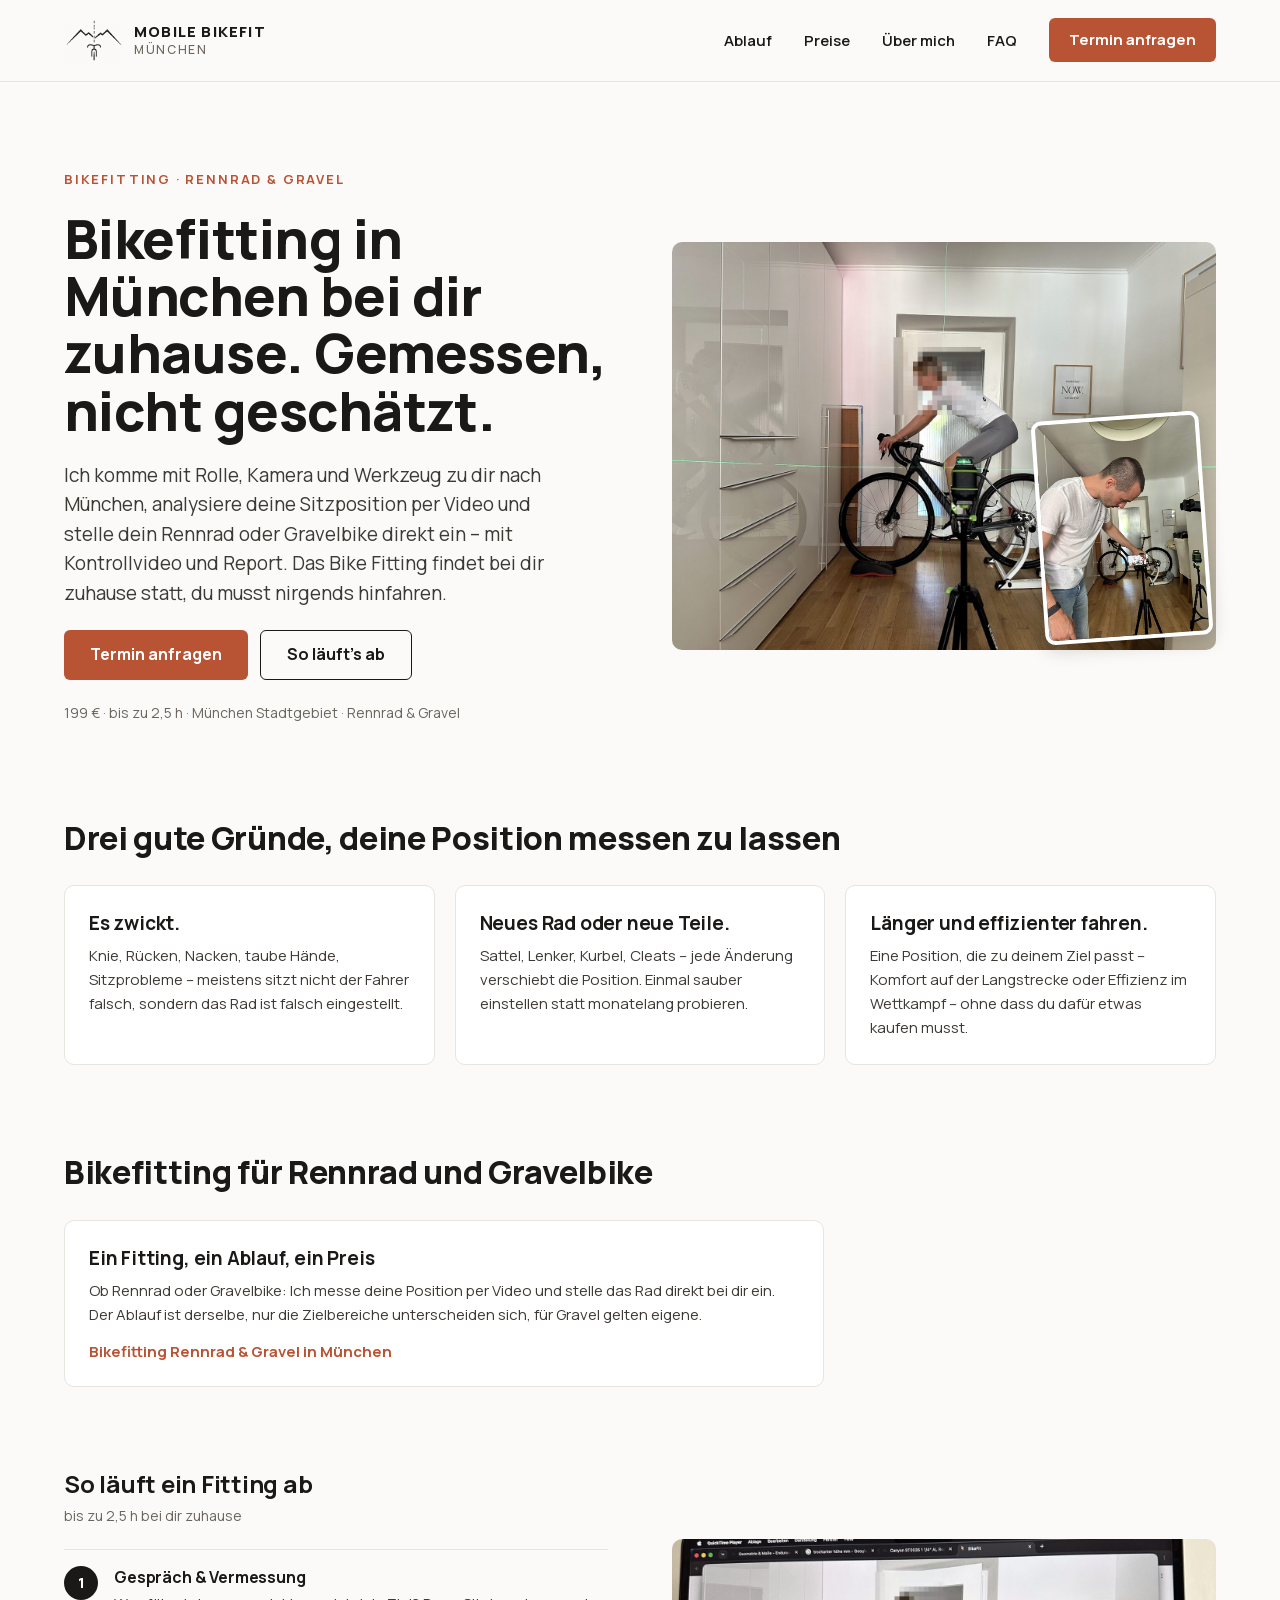
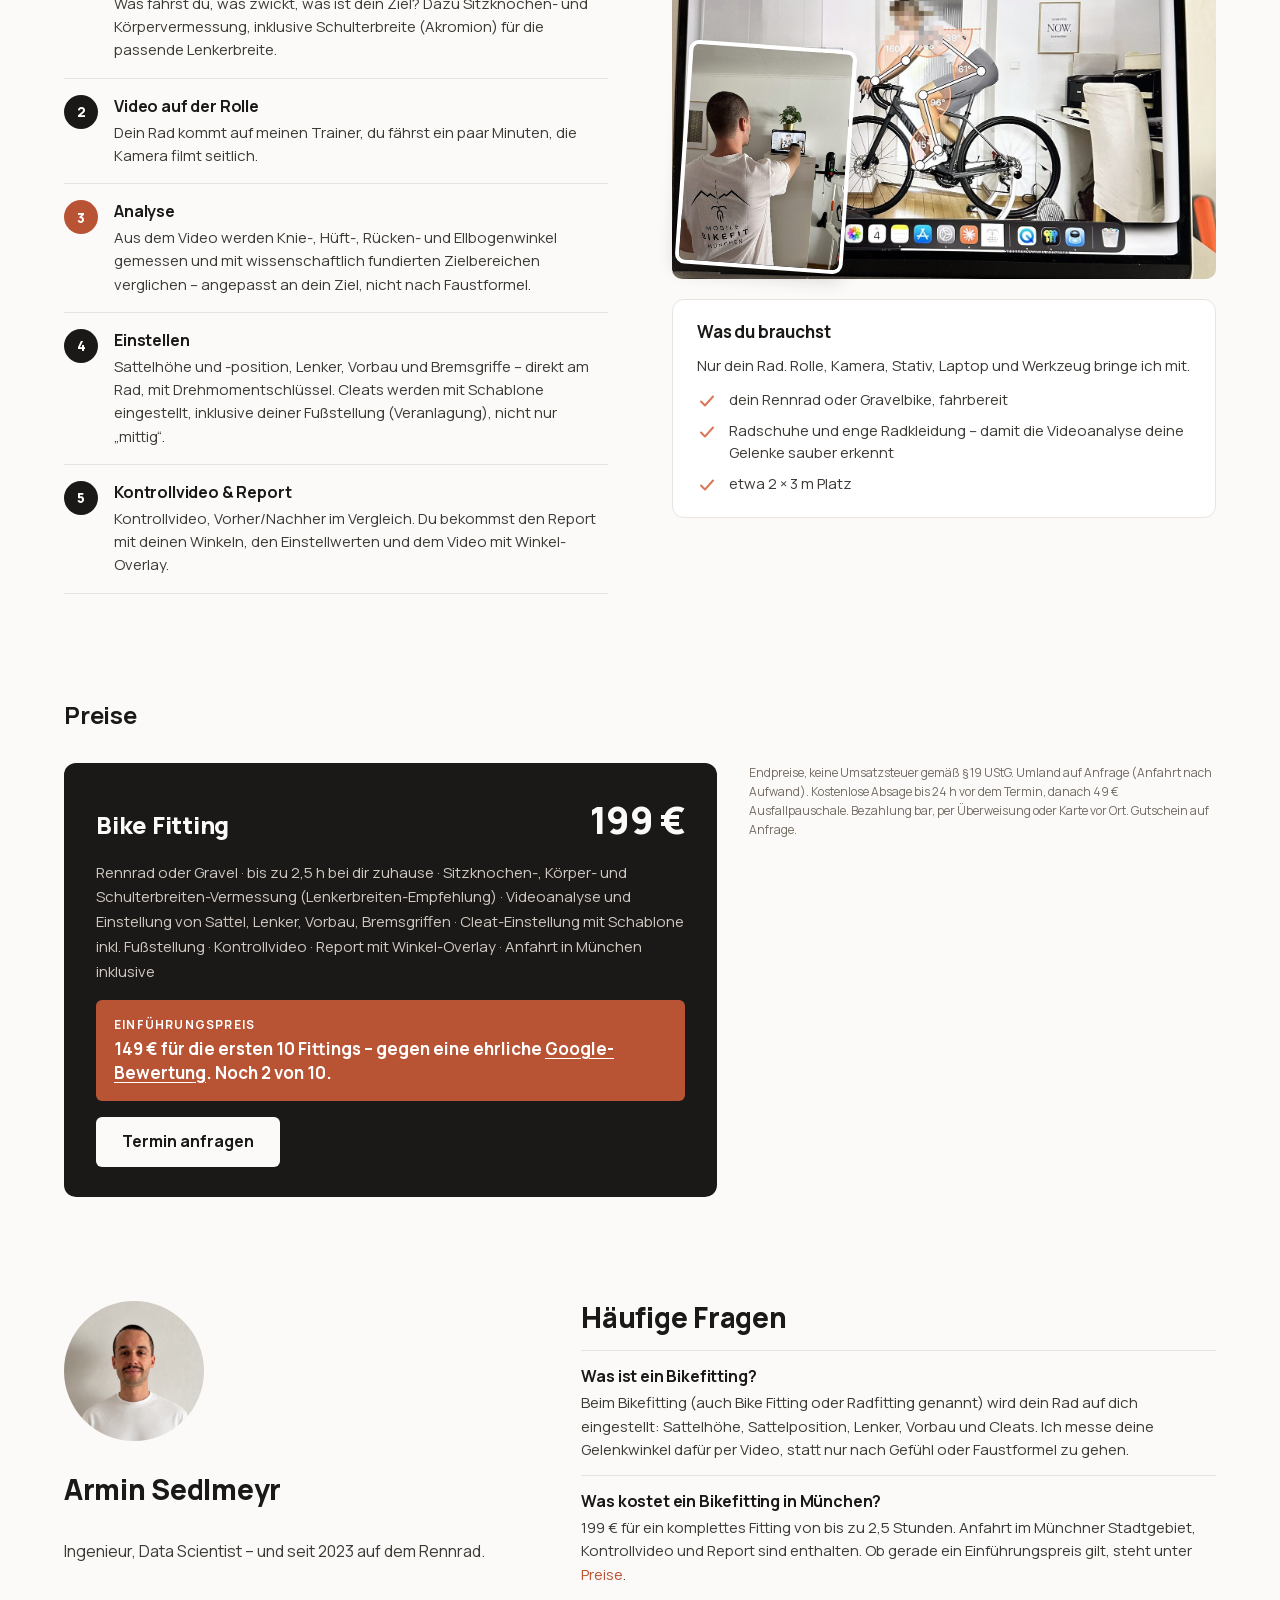
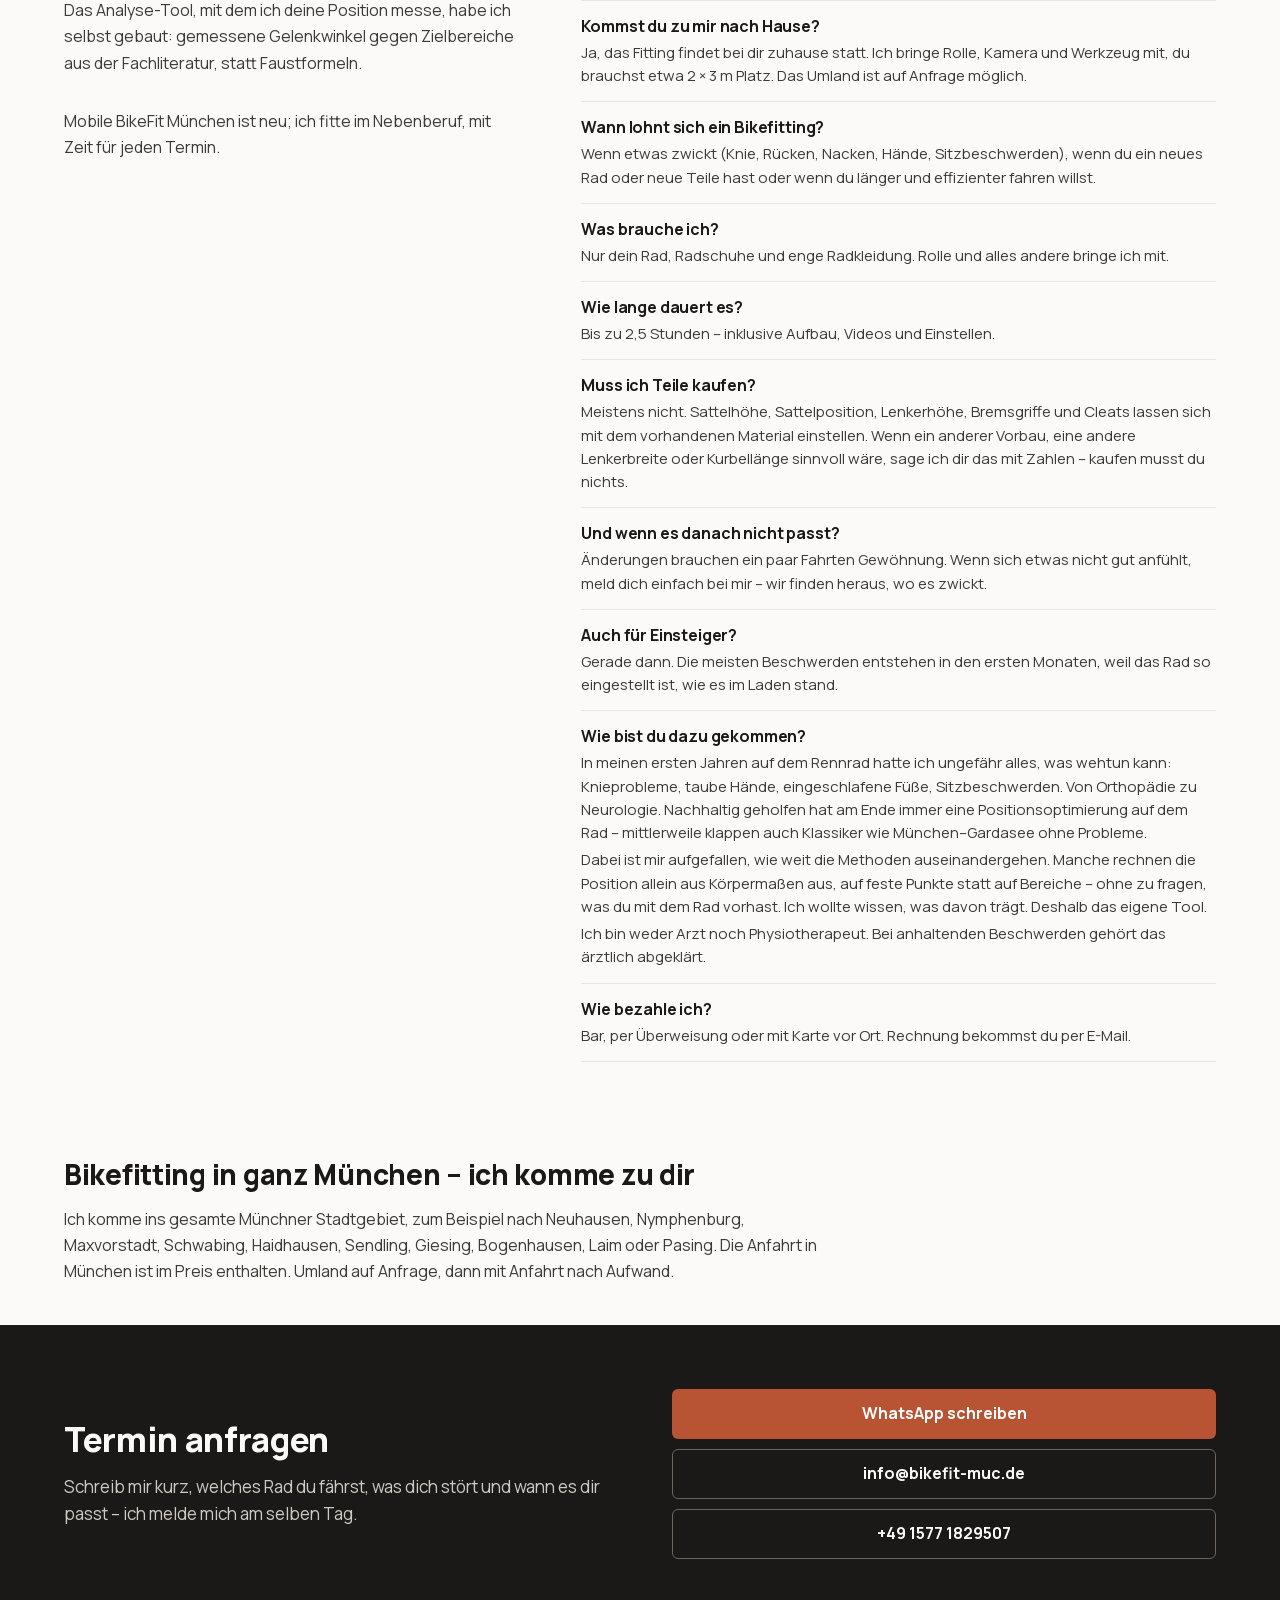
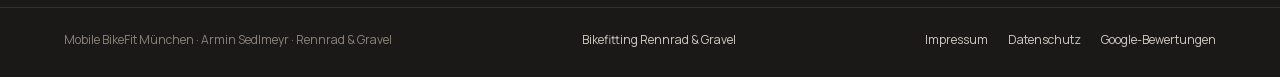
==== commit ff0ae080: "Einfuehrungspreis-Zaehler: noch 2 von 10 (10 minus 8 Google-Bewertungen) Co-Authored-By: Claude Sonn" ====
--- a/index.html
+++ b/index.html
@@ -299,7 +299,7 @@
         -->
         <p>149 € für die ersten 10 Fittings – gegen eine ehrliche
           <a href="https://g.page/r/CaBaVE6wAEFbEBM/review" rel="noopener" target="_blank">Google-Bewertung</a>.
-          Noch <b>6</b> von 10.</p>
+          Noch <b>2</b> von 10.</p>
       </div>
 
       <a class="btn btn-hell" href="#kontakt">Termin anfragen</a>
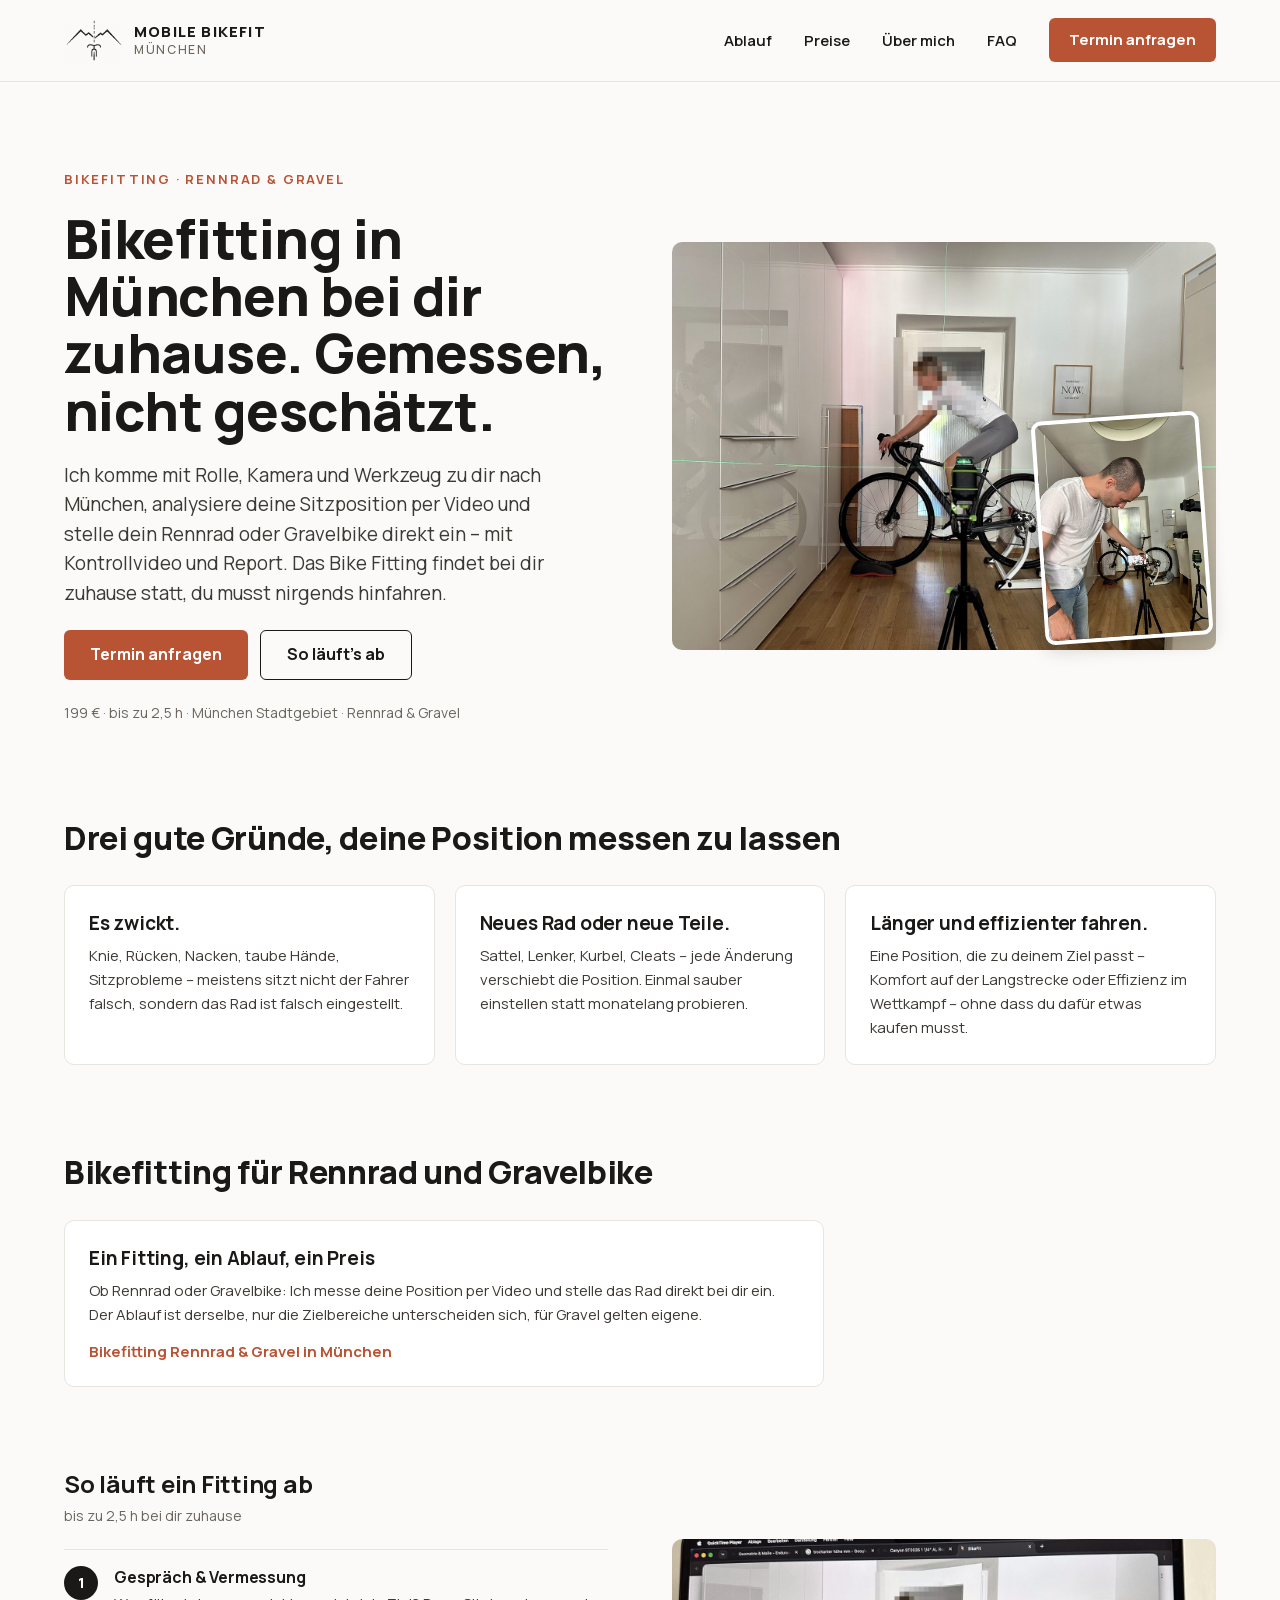
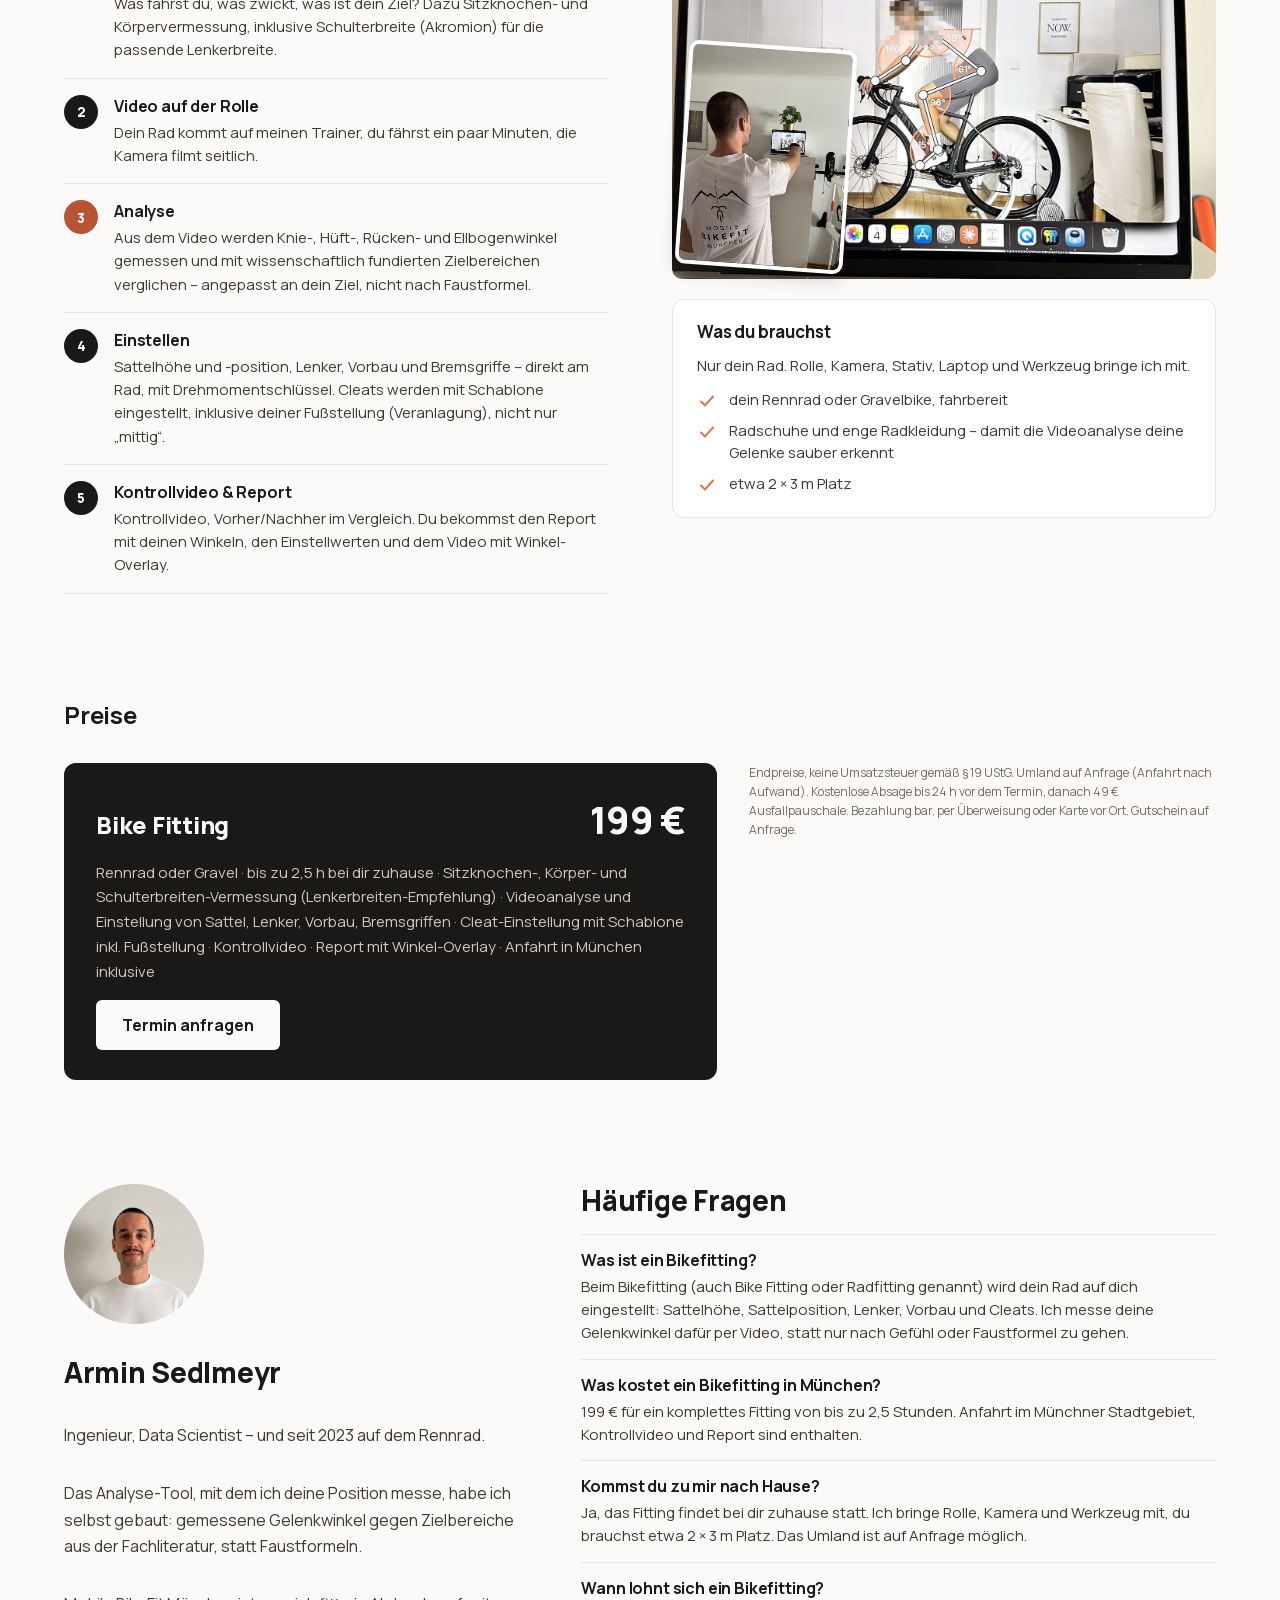
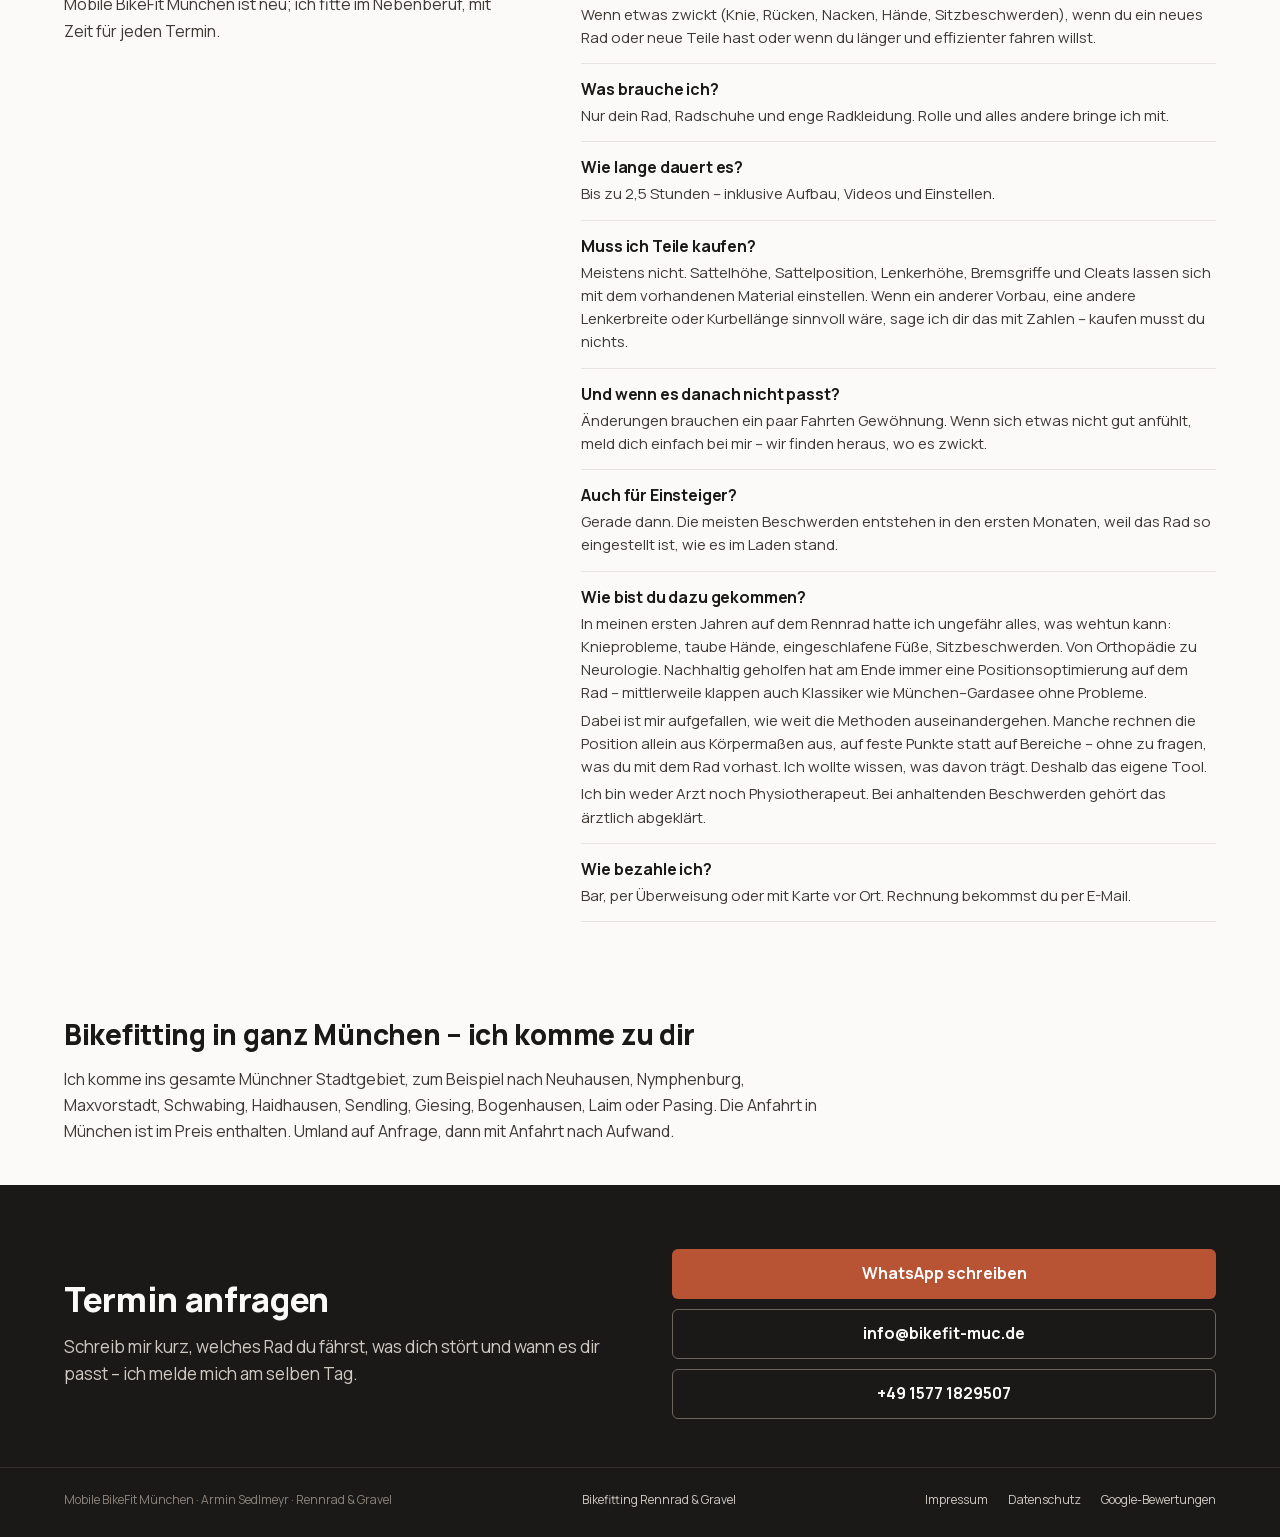
==== commit 8a82c7fd: "Einfuehrungspreis-Aktion entfernt: Preisvorteil nicht mehr an Google-Bewertung gekoppelt Co-Authored" ====
--- a/index.html
+++ b/index.html
@@ -67,7 +67,7 @@
       },
       "areaServed": { "@type": "City", "name": "München" },
       "knowsLanguage": "de",
-      "priceRange": "149–199 €",
+      "priceRange": "199 €",
       "currenciesAccepted": "EUR",
       "paymentAccepted": "Bar, Überweisung, Karte",
       "hasMap": "https://maps.google.com/?cid=6575537688166029984",
@@ -290,18 +290,6 @@
         inkl. Fußstellung · Kontrollvideo · Report mit Winkel-Overlay · Anfahrt in München
         inklusive</p>
 
-      <div class="aktion">
-        <p class="aktion-label">Einführungspreis</p>
-        <!--
-          ZÄHLER VON HAND PFLEGEN: nach jedem vergebenen Einführungs-Fitting die Zahl
-          zwischen den <b>-Tags um eins verringern (10 → 9 → 8 …). Sonst nichts ändern.
-          Bei 0: den ganzen Block <div class="aktion"> … </div> löschen oder auskommentieren.
-        -->
-        <p>149 € für die ersten 10 Fittings – gegen eine ehrliche
-          <a href="https://g.page/r/CaBaVE6wAEFbEBM/review" rel="noopener" target="_blank">Google-Bewertung</a>.
-          Noch <b>2</b> von 10.</p>
-      </div>
-
       <a class="btn btn-hell" href="#kontakt">Termin anfragen</a>
     </div>
 
@@ -345,8 +333,7 @@
         <div>
           <h3>Was kostet ein Bikefitting in München?</h3>
           <p>199 € für ein komplettes Fitting von bis zu 2,5 Stunden. Anfahrt im Münchner
-            Stadtgebiet, Kontrollvideo und Report sind enthalten. Ob gerade ein
-            Einführungspreis gilt, steht unter <a href="#preise">Preise</a>.</p>
+            Stadtgebiet, Kontrollvideo und Report sind enthalten.</p>
         </div>
         <div>
           <h3>Kommst du zu mir nach Hause?</h3>
--- a/styles.css
+++ b/styles.css
@@ -710,42 +710,6 @@
   color: var(--hell-auf-dunkel);
 }
 
-.aktion {
-  display: flex;
-  flex-direction: column;
-  gap: 4px;
-  padding: 14px 16px;
-  background: var(--terracotta-tief);
-  border-radius: 6px;
-}
-
-.aktion-label {
-  font-size: 12px;
-  font-weight: 700;
-  letter-spacing: 0.1em;
-  text-transform: uppercase;
-  color: var(--weiss);
-}
-
-.aktion p:last-child {
-  font-size: 16px;
-  font-weight: 700;
-  color: var(--weiss);
-  line-height: 1.4;
-}
-
-/* Link auf das Google-Bewertungsformular im Aktionskasten: weiss wie der Text,
-   unterstrichen, damit er auf dem Terracotta-Grund als Link erkennbar bleibt. */
-.aktion a {
-  color: var(--weiss);
-  text-decoration: underline;
-  text-underline-offset: 3px;
-}
-
-.aktion a:hover {
-  text-decoration-thickness: 2px;
-}
-
 .preis-liste {
   display: flex;
   flex-direction: column;
@@ -1235,14 +1199,6 @@
     line-height: 1.65;
   }
 
-  .aktion {
-    padding: 16px 18px;
-  }
-
-  .aktion p:last-child {
-    font-size: 17px;
-  }
-
   .preise .btn {
     width: auto;
     margin-top: 0;
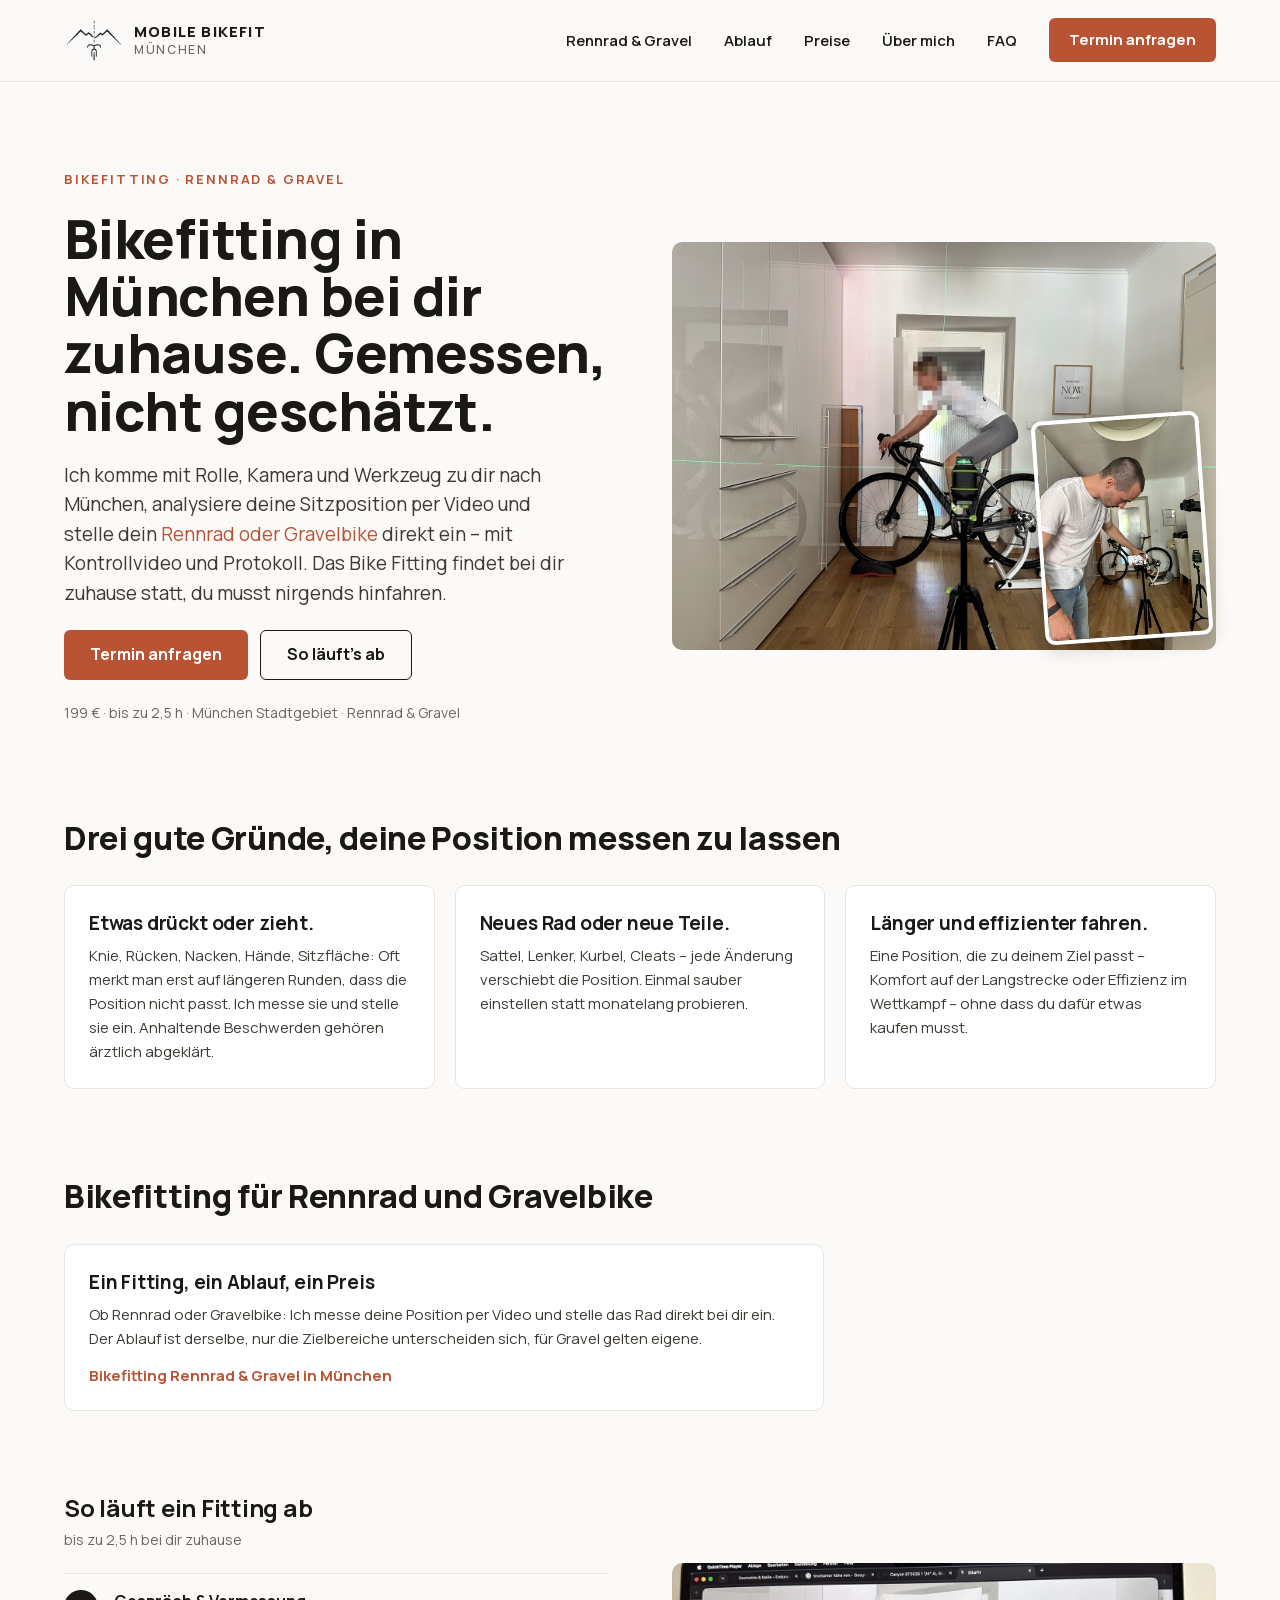
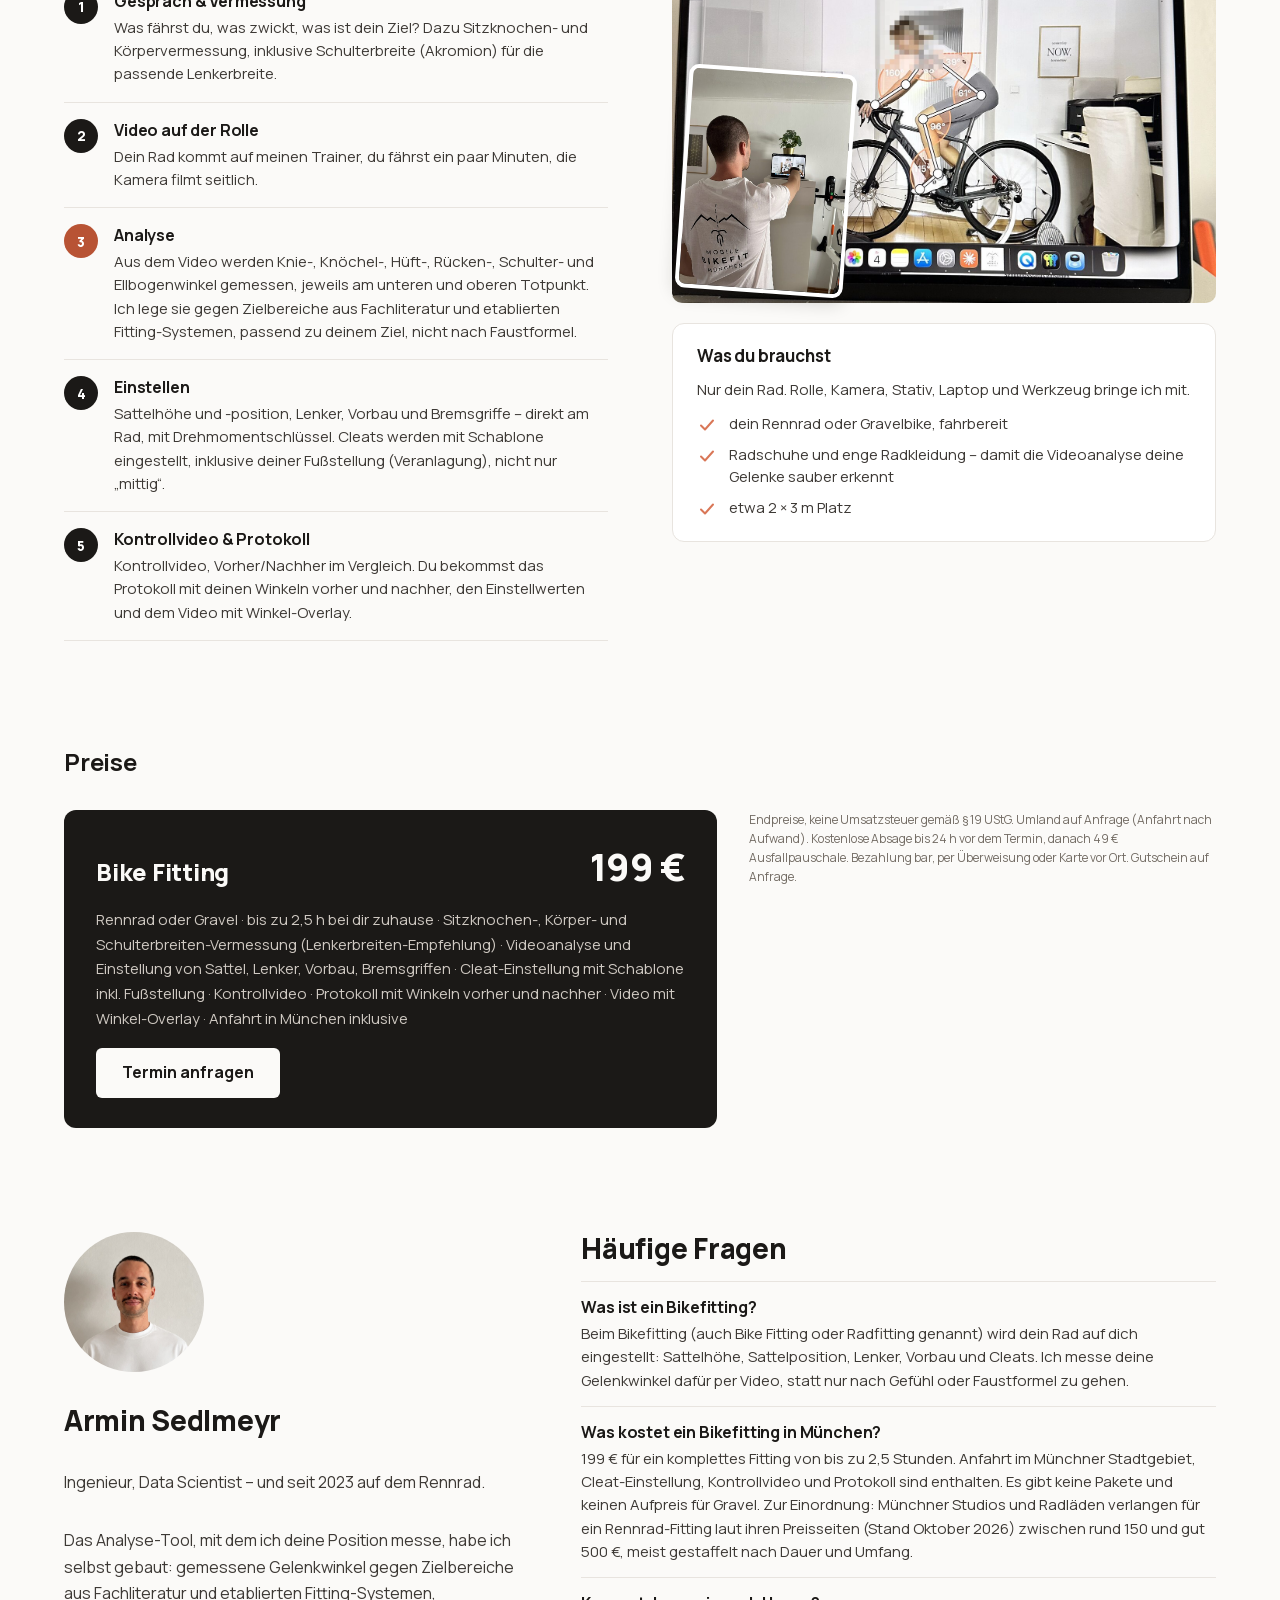
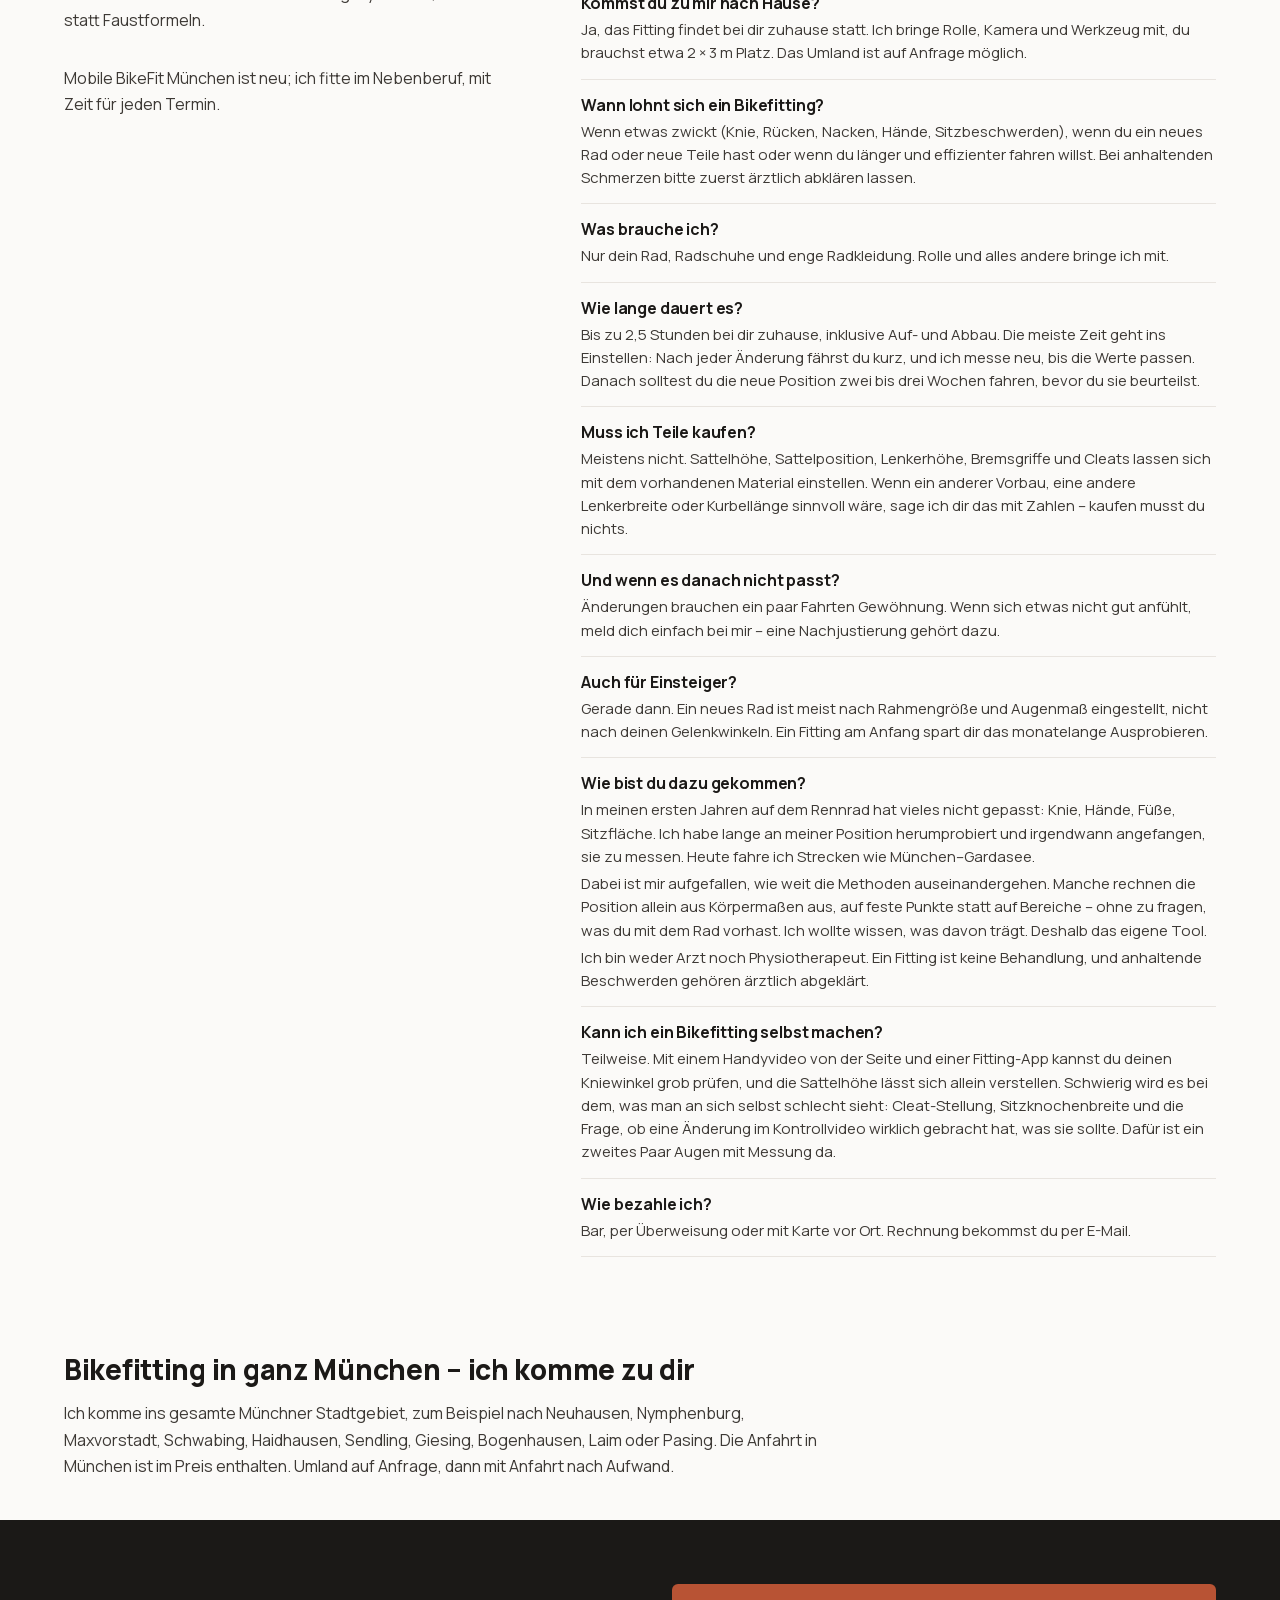
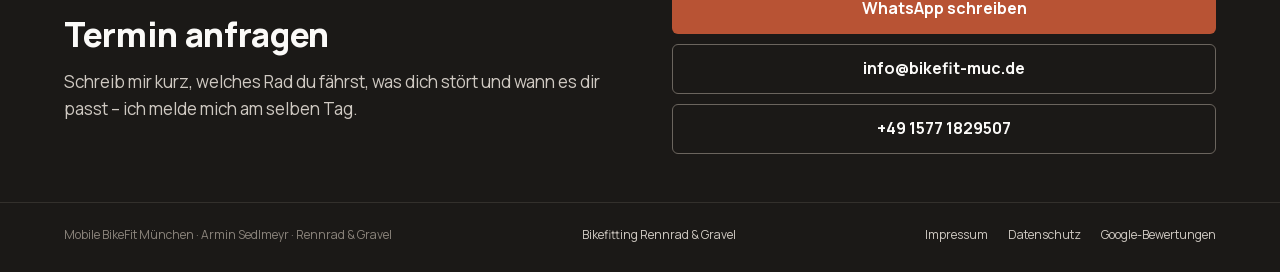
==== commit 56d369dd: "Plugin-Befunde: Navigation zur Unterseite, Protokoll statt Report, Zielbereiche ehrlich benannt, Hei" ====
--- a/index.html
+++ b/index.html
@@ -5,14 +5,14 @@
 <meta name="viewport" content="width=device-width, initial-scale=1">
 
 <title>Bikefitting München – mobiles Bike Fitting bei dir zuhause</title>
-<meta name="description" content="Bikefitting in München bei dir zuhause: Sitzposition per Video messen, Sattel, Lenker und Cleats einstellen, Kontrollvideo und Report. Rennrad und Gravel, 199 €.">
+<meta name="description" content="Bikefitting in München bei dir zuhause: Sitzposition per Video messen, Sattel, Lenker und Cleats einstellen, Kontrollvideo und Protokoll. Rennrad und Gravel, 199 €.">
 <link rel="canonical" href="https://bikefit-muc.de/">
 
 <meta property="og:type" content="website">
 <meta property="og:locale" content="de_DE">
 <meta property="og:site_name" content="Mobile BikeFit München">
 <meta property="og:title" content="Bikefitting München bei dir zuhause. Gemessen, nicht geschätzt.">
-<meta property="og:description" content="Ich komme mit Rolle, Kamera und Werkzeug zu dir nach München, analysiere deine Sitzposition per Video und stelle dein Rennrad oder Gravelbike direkt ein – mit Kontrollvideo und Report.">
+<meta property="og:description" content="Ich komme mit Rolle, Kamera und Werkzeug zu dir nach München, analysiere deine Sitzposition per Video und stelle dein Rennrad oder Gravelbike direkt ein – mit Kontrollvideo und Protokoll.">
 <meta property="og:url" content="https://bikefit-muc.de/">
 <meta property="og:image" content="https://bikefit-muc.de/assets/og-titelbild.jpg">
 <meta property="og:image:width" content="1200">
@@ -51,7 +51,7 @@
       "@id": "https://bikefit-muc.de/#unternehmen",
       "name": "Mobile BikeFit München",
       "alternateName": "Mobile Bikefitting München",
-      "description": "Mobiles Bikefitting (Bike Fitting, Radfitting) bei dir zuhause in München: Videoanalyse der Sitzposition, Einstellung von Sattel, Lenker und Cleats, Kontrollvideo und Report. Rennrad und Gravel.",
+      "description": "Mobiles Bikefitting (Bike Fitting, Radfitting) bei dir zuhause in München: Videoanalyse der Sitzposition, Einstellung von Sattel, Lenker und Cleats, Kontrollvideo und Protokoll. Rennrad und Gravel.",
       "url": "https://bikefit-muc.de/",
       "image": "https://bikefit-muc.de/assets/og-titelbild.jpg",
       "logo": "https://bikefit-muc.de/assets/logo-mark.png",
@@ -71,7 +71,7 @@
       "currenciesAccepted": "EUR",
       "paymentAccepted": "Bar, Überweisung, Karte",
       "hasMap": "https://maps.google.com/?cid=6575537688166029984",
-      "sameAs": ["https://maps.google.com/?cid=6575537688166029984"],
+      "sameAs": ["https://maps.google.com/?cid=6575537688166029984", "https://www.google.com/search?kgmid=/g/11zx6wzqh7"],
       "makesOffer": {
         "@type": "Offer",
         "price": "199",
@@ -92,13 +92,14 @@
 <!-- ===================== Kopf ===================== -->
 <header class="kopf">
   <div class="kopf-zeile">
-    <a class="marke" href="#inhalt" aria-label="Mobile BikeFit München – Startseite">
+    <a class="marke" href="/" aria-label="Mobile BikeFit München – Startseite">
       <img src="assets/logo-mark.png" width="400" height="299" alt="">
       <span class="marke-text">Mobile BikeFit<br><span>München</span></span>
     </a>
 
     <div class="kopf-rechts">
       <nav class="hauptnav" id="hauptnav" aria-label="Hauptnavigation">
+        <a href="bikefitting-rennrad-gravel-muenchen.html">Rennrad &amp; Gravel</a>
         <a href="#ablauf">Ablauf</a>
         <a href="#preise">Preise</a>
         <a href="#ueber-mich">Über mich</a>
@@ -128,8 +129,8 @@
       <p class="eyebrow">Bikefitting · Rennrad &amp; Gravel</p>
       <h1>Bikefitting in München bei dir zuhause. Gemessen, nicht geschätzt.</h1>
       <p class="hero-text">Ich komme mit Rolle, Kamera und Werkzeug zu dir nach München, analysiere
-        deine Sitzposition per Video und stelle dein Rennrad oder Gravelbike direkt ein – mit
-        Kontrollvideo und Report. Das Bike Fitting findet bei dir zuhause statt, du musst nirgends
+        deine Sitzposition per Video und stelle dein <a href="bikefitting-rennrad-gravel-muenchen.html">Rennrad oder Gravelbike</a> direkt ein – mit
+        Kontrollvideo und Protokoll. Das Bike Fitting findet bei dir zuhause statt, du musst nirgends
         hinfahren.</p>
       <div class="hero-knoepfe">
         <a class="btn btn-primaer" href="#kontakt">Termin anfragen</a>
@@ -142,10 +143,10 @@
          Kamera auf Stativ. .foto-hero traegt weiterhin Groesse/Position im Grid (siehe
          styles.css), .foto-stapel legt die zwei <img> uebereinander (Ticket "Website-Fotos"). -->
     <div class="foto-hero foto-stapel">
-      <img class="foto-stapel-haupt" src="assets/foto-setup.jpg" width="1400" height="1050"
+      <img class="foto-stapel-haupt" src="assets/foto-setup.jpg" width="1400" height="1050" fetchpriority="high"
            alt="Bikefitting in München: Kreuzlinienlaser mit Lot misst die Sitzposition auf der Rolle">
       <img class="foto-stapel-klein" src="assets/foto-setup-klein.jpg" width="640" height="853"
-           alt="Kamera auf Stativ filmt seitlich waehrend des Fittings">
+           alt="Kamera auf Stativ filmt seitlich während des Fittings">
     </div>
   </section>
 
@@ -154,9 +155,10 @@
     <h2 id="gruende-titel">Drei gute Gründe, deine Position messen zu lassen</h2>
     <div class="karten">
       <div class="karte">
-        <h3>Es zwickt.</h3>
-        <p>Knie, Rücken, Nacken, taube Hände, Sitzprobleme – meistens sitzt nicht der Fahrer
-          falsch, sondern das Rad ist falsch eingestellt.</p>
+        <h3>Etwas drückt oder zieht.</h3>
+        <p>Knie, Rücken, Nacken, Hände, Sitzfläche: Oft merkt man erst auf längeren Runden, dass
+          die Position nicht passt. Ich messe sie und stelle sie ein. Anhaltende Beschwerden
+          gehören ärztlich abgeklärt.</p>
       </div>
       <div class="karte">
         <h3>Neues Rad oder neue Teile.</h3>
@@ -211,9 +213,10 @@
         <li class="hervor">
           <div>
             <h3>Analyse</h3>
-            <p>Aus dem Video werden Knie-, Hüft-, Rücken- und Ellbogenwinkel gemessen und mit
-              wissenschaftlich fundierten Zielbereichen verglichen – angepasst an dein Ziel, nicht
-              nach Faustformel.</p>
+            <p>Aus dem Video werden Knie-, Knöchel-, Hüft-, Rücken-, Schulter- und Ellbogenwinkel
+              gemessen, jeweils am unteren und oberen Totpunkt. Ich lege sie gegen Zielbereiche aus
+              Fachliteratur und etablierten Fitting-Systemen, passend zu deinem Ziel, nicht nach
+              Faustformel.</p>
           </div>
         </li>
         <li>
@@ -226,9 +229,9 @@
         </li>
         <li>
           <div>
-            <h3>Kontrollvideo &amp; Report</h3>
-            <p>Kontrollvideo, Vorher/Nachher im Vergleich. Du bekommst den Report mit deinen
-              Winkeln, den Einstellwerten und dem Video mit Winkel-Overlay.</p>
+            <h3>Kontrollvideo &amp; Protokoll</h3>
+            <p>Kontrollvideo, Vorher/Nachher im Vergleich. Du bekommst das Protokoll mit deinen
+              Winkeln vorher und nachher, den Einstellwerten und dem Video mit Winkel-Overlay.</p>
           </div>
         </li>
       </ol>
@@ -237,9 +240,9 @@
     <div class="ablauf-neben">
       <!-- FOTO 2: Laptop mit Skelett-Overlay und Gelenkwinkeln, daneben beim Erklaeren. -->
       <div class="foto-ablauf foto-stapel">
-        <img class="foto-stapel-haupt" src="assets/foto-ergebnis.jpg" width="1400" height="875"
+        <img class="foto-stapel-haupt" src="assets/foto-ergebnis.jpg" width="1400" height="875" loading="lazy" decoding="async"
              alt="Bikefitting-Analyse am Laptop: Skelett-Overlay mit gemessenen Gelenkwinkeln">
-        <img class="foto-stapel-klein" src="assets/foto-ergebnis-klein.jpg" width="640" height="853"
+        <img class="foto-stapel-klein" src="assets/foto-ergebnis-klein.jpg" width="640" height="853" loading="lazy" decoding="async"
              alt="Armin bespricht das Ergebnis direkt am Laptop neben dem Rad">
       </div>
 
@@ -287,7 +290,7 @@
       <p class="leistungen">Rennrad oder Gravel · bis zu 2,5 h bei dir zuhause · Sitzknochen-,
         Körper- und Schulterbreiten-Vermessung (Lenkerbreiten-Empfehlung) · Videoanalyse und
         Einstellung von Sattel, Lenker, Vorbau, Bremsgriffen · Cleat-Einstellung mit Schablone
-        inkl. Fußstellung · Kontrollvideo · Report mit Winkel-Overlay · Anfahrt in München
+        inkl. Fußstellung · Kontrollvideo · Protokoll mit Winkeln vorher und nachher · Video mit Winkel-Overlay · Anfahrt in München
         inklusive</p>
 
       <a class="btn btn-hell" href="#kontakt">Termin anfragen</a>
@@ -317,7 +320,7 @@
       <h2 id="ueber-titel">Armin Sedlmeyr</h2>
       <p>Ingenieur, Data Scientist – und seit 2023 auf dem Rennrad.</p>
       <p>Das Analyse-Tool, mit dem ich deine Position messe, habe ich selbst gebaut:
-        gemessene Gelenkwinkel gegen Zielbereiche aus der Fachliteratur, statt Faustformeln.</p>
+        gemessene Gelenkwinkel gegen Zielbereiche aus Fachliteratur und etablierten Fitting-Systemen, statt Faustformeln.</p>
       <p>Mobile BikeFit München ist neu; ich fitte im Nebenberuf, mit Zeit für jeden Termin.</p>
     </section>
 
@@ -333,7 +336,10 @@
         <div>
           <h3>Was kostet ein Bikefitting in München?</h3>
           <p>199 € für ein komplettes Fitting von bis zu 2,5 Stunden. Anfahrt im Münchner
-            Stadtgebiet, Kontrollvideo und Report sind enthalten.</p>
+            Stadtgebiet, Cleat-Einstellung, Kontrollvideo und Protokoll sind enthalten. Es gibt
+            keine Pakete und keinen Aufpreis für Gravel. Zur Einordnung: Münchner Studios und
+            Radläden verlangen für ein Rennrad-Fitting laut ihren Preisseiten (Stand Oktober
+            2026) zwischen rund 150 und gut 500 €, meist gestaffelt nach Dauer und Umfang.</p>
         </div>
         <div>
           <h3>Kommst du zu mir nach Hause?</h3>
@@ -343,7 +349,8 @@
         <div>
           <h3>Wann lohnt sich ein Bikefitting?</h3>
           <p>Wenn etwas zwickt (Knie, Rücken, Nacken, Hände, Sitzbeschwerden), wenn du ein neues
-            Rad oder neue Teile hast oder wenn du länger und effizienter fahren willst.</p>
+            Rad oder neue Teile hast oder wenn du länger und effizienter fahren willst. Bei
+            anhaltenden Schmerzen bitte zuerst ärztlich abklären lassen.</p>
         </div>
         <div>
           <h3>Was brauche ich?</h3>
@@ -352,7 +359,10 @@
         </div>
         <div>
           <h3>Wie lange dauert es?</h3>
-          <p>Bis zu 2,5 Stunden – inklusive Aufbau, Videos und Einstellen.</p>
+          <p>Bis zu 2,5 Stunden bei dir zuhause, inklusive Auf- und Abbau. Die meiste Zeit geht ins
+            Einstellen: Nach jeder Änderung fährst du kurz, und ich messe neu, bis die Werte
+            passen. Danach solltest du die neue Position zwei bis drei Wochen fahren, bevor du sie
+            beurteilst.</p>
         </div>
         <div>
           <h3>Muss ich Teile kaufen?</h3>
@@ -364,26 +374,33 @@
         <div>
           <h3>Und wenn es danach nicht passt?</h3>
           <p>Änderungen brauchen ein paar Fahrten Gewöhnung. Wenn sich etwas nicht gut
-            anfühlt, meld dich einfach bei mir – wir finden heraus, wo es zwickt.</p>
+            anfühlt, meld dich einfach bei mir – eine Nachjustierung gehört dazu.</p>
         </div>
         <div>
           <h3>Auch für Einsteiger?</h3>
-          <p>Gerade dann. Die meisten Beschwerden entstehen in den ersten Monaten, weil das Rad so
-            eingestellt ist, wie es im Laden stand.</p>
+          <p>Gerade dann. Ein neues Rad ist meist nach Rahmengröße und Augenmaß eingestellt, nicht
+            nach deinen Gelenkwinkeln. Ein Fitting am Anfang spart dir das monatelange
+            Ausprobieren.</p>
         </div>
         <div>
           <h3>Wie bist du dazu gekommen?</h3>
-          <p>In meinen ersten Jahren auf dem Rennrad hatte ich ungefähr alles, was wehtun
-            kann: Knieprobleme, taube Hände, eingeschlafene Füße, Sitzbeschwerden. Von
-            Orthopädie zu Neurologie. Nachhaltig geholfen hat am Ende immer eine
-            Positionsoptimierung auf dem Rad – mittlerweile klappen auch Klassiker wie
-            München–Gardasee ohne Probleme.</p>
+          <p>In meinen ersten Jahren auf dem Rennrad hat vieles nicht gepasst: Knie, Hände, Füße,
+            Sitzfläche. Ich habe lange an meiner Position herumprobiert und irgendwann angefangen,
+            sie zu messen. Heute fahre ich Strecken wie München–Gardasee.</p>
           <p>Dabei ist mir aufgefallen, wie weit die Methoden auseinandergehen. Manche rechnen
             die Position allein aus Körpermaßen aus, auf feste Punkte statt auf Bereiche – ohne
             zu fragen, was du mit dem Rad vorhast. Ich wollte wissen, was davon trägt. Deshalb
             das eigene Tool.</p>
-          <p>Ich bin weder Arzt noch Physiotherapeut. Bei anhaltenden Beschwerden gehört das
-            ärztlich abgeklärt.</p>
+          <p>Ich bin weder Arzt noch Physiotherapeut. Ein Fitting ist keine Behandlung, und
+            anhaltende Beschwerden gehören ärztlich abgeklärt.</p>
+        </div>
+        <div>
+          <h3>Kann ich ein Bikefitting selbst machen?</h3>
+          <p>Teilweise. Mit einem Handyvideo von der Seite und einer Fitting-App kannst du deinen
+            Kniewinkel grob prüfen, und die Sattelhöhe lässt sich allein verstellen. Schwierig wird
+            es bei dem, was man an sich selbst schlecht sieht: Cleat-Stellung, Sitzknochenbreite und
+            die Frage, ob eine Änderung im Kontrollvideo wirklich gebracht hat, was sie sollte.
+            Dafür ist ein zweites Paar Augen mit Messung da.</p>
         </div>
         <div>
           <h3>Wie bezahle ich?</h3>
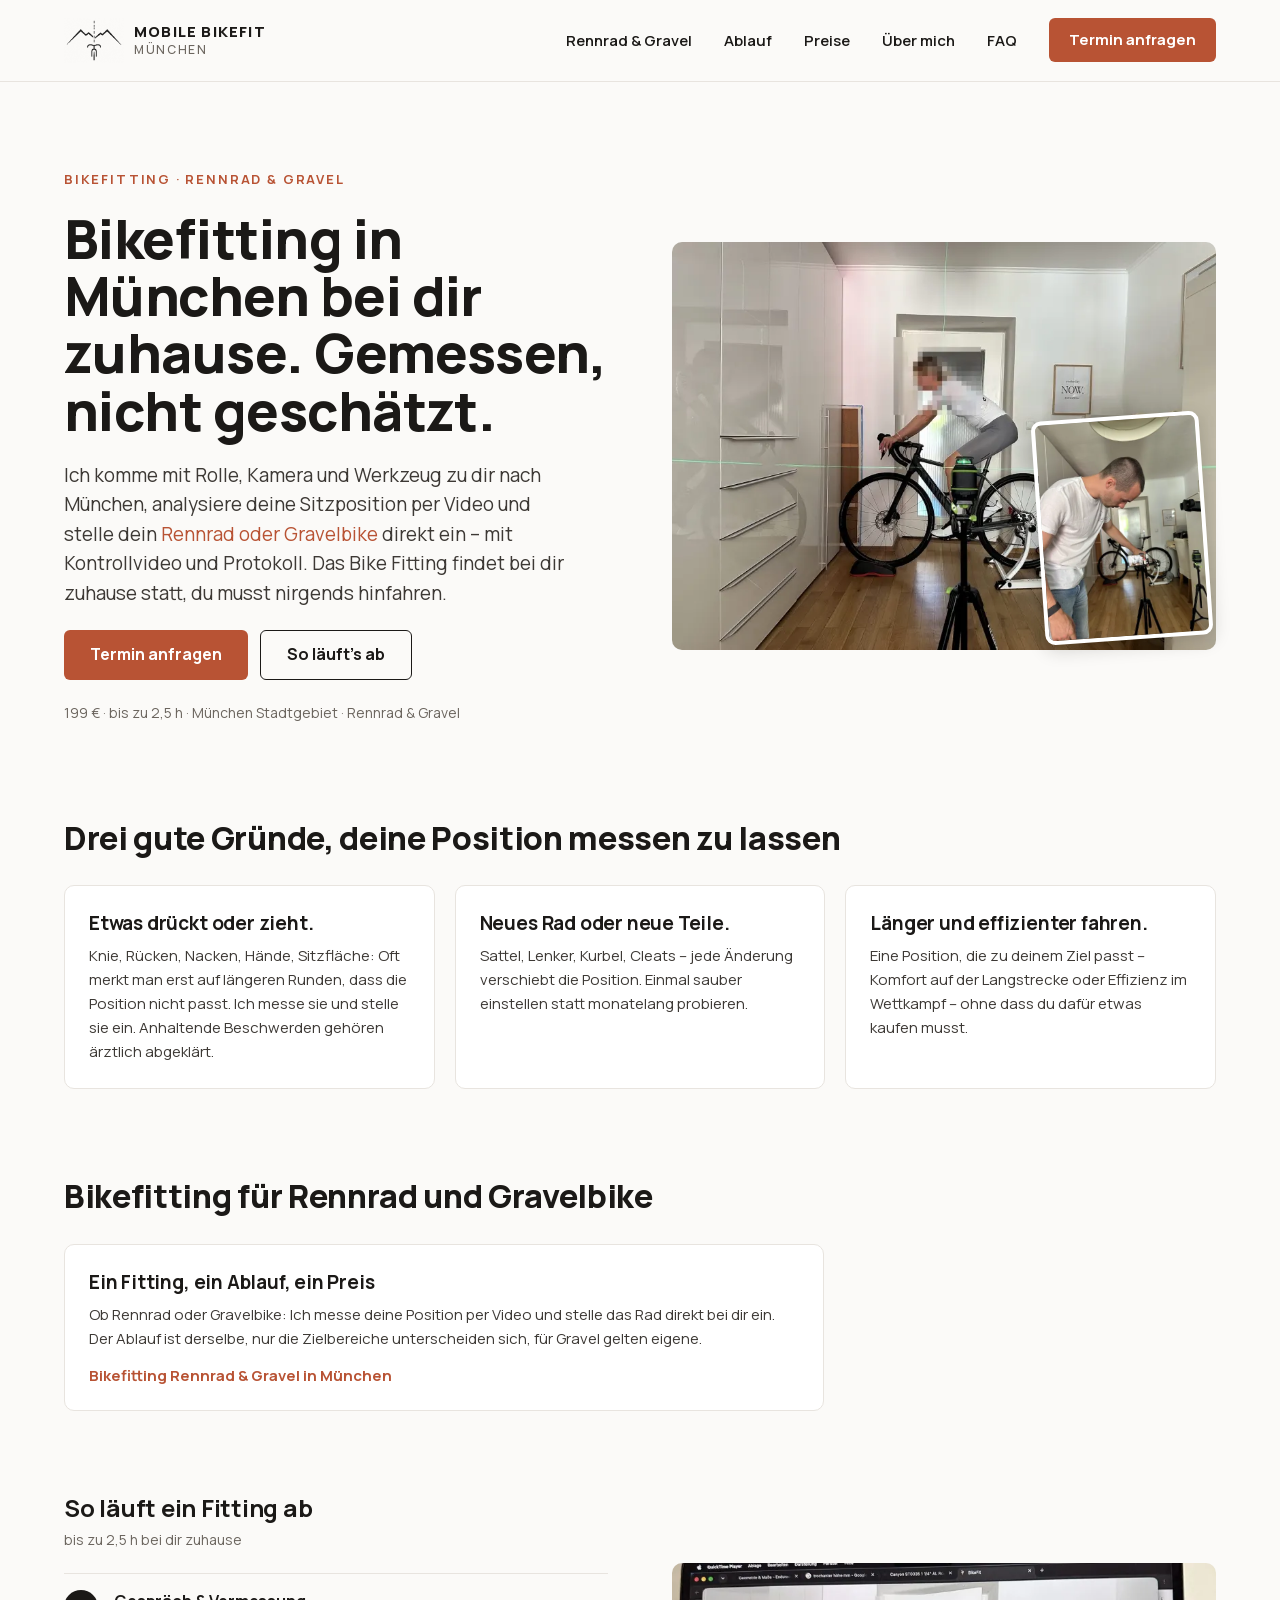
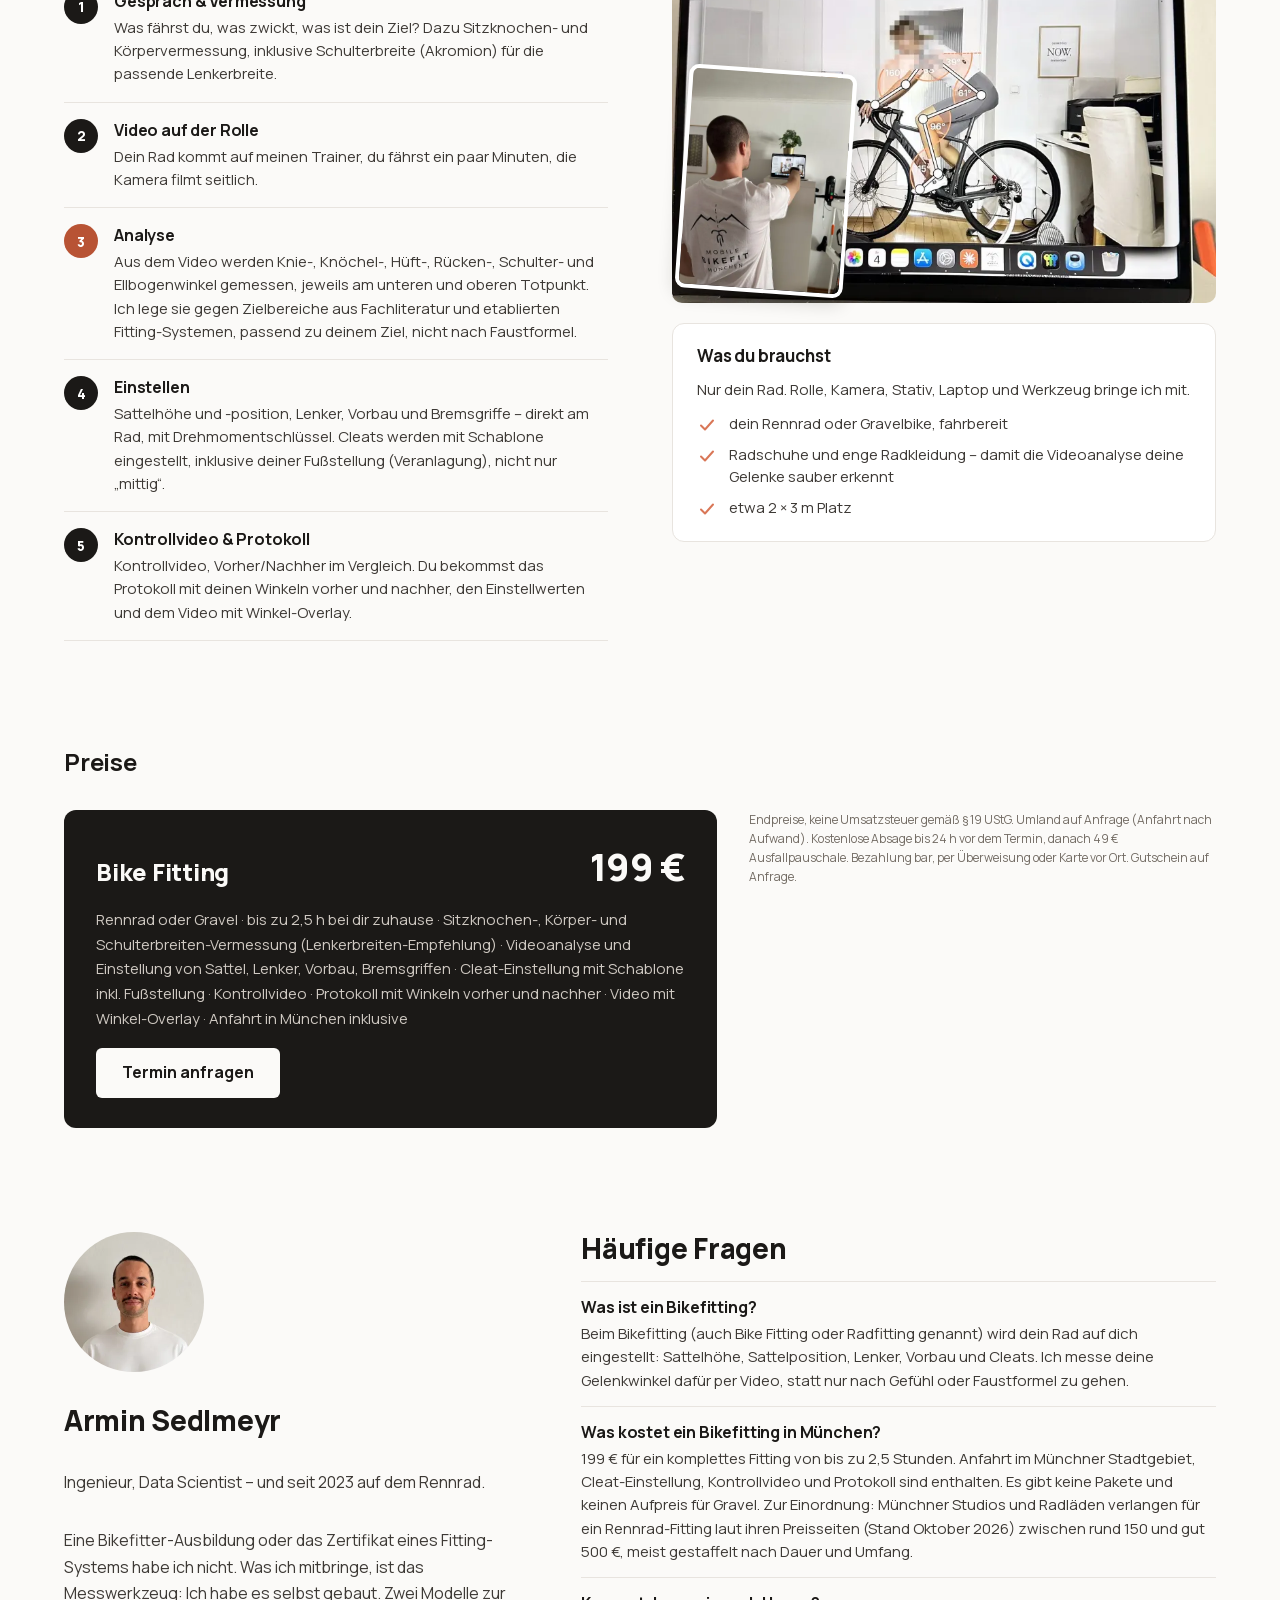
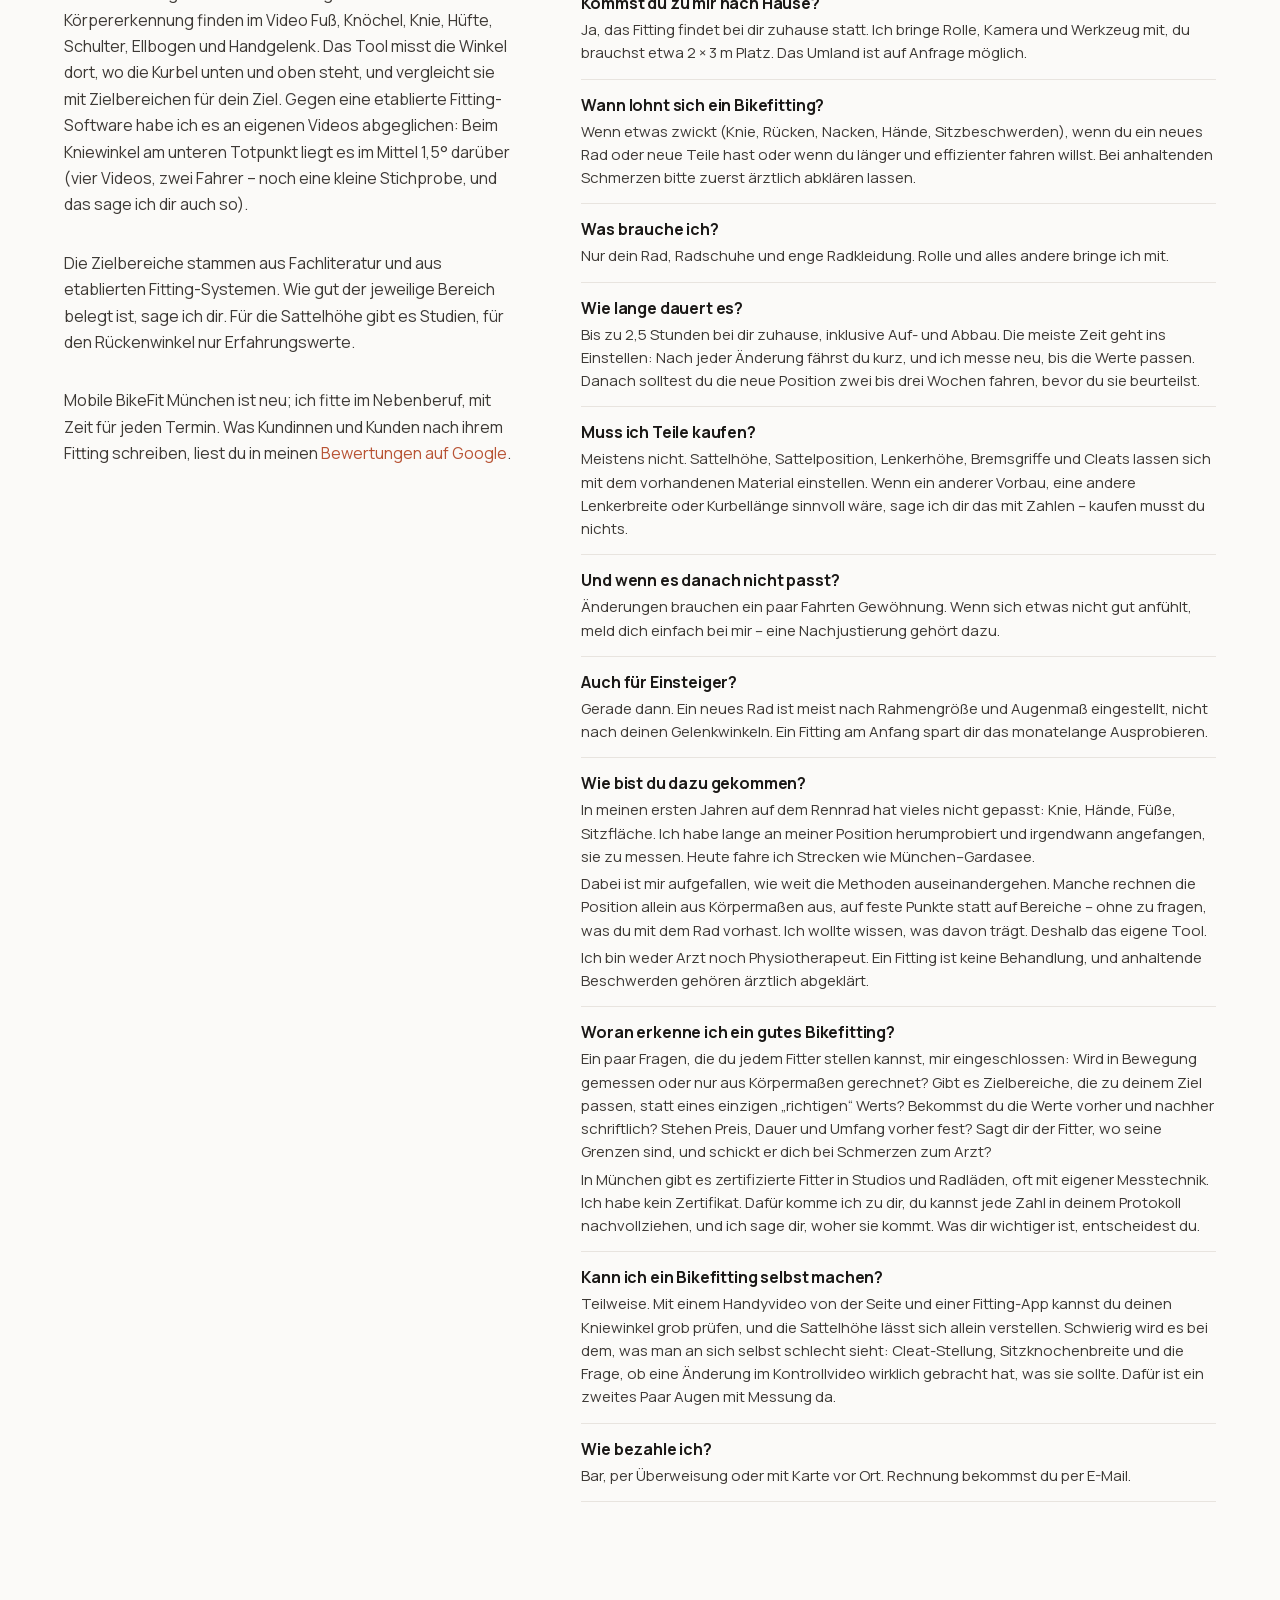
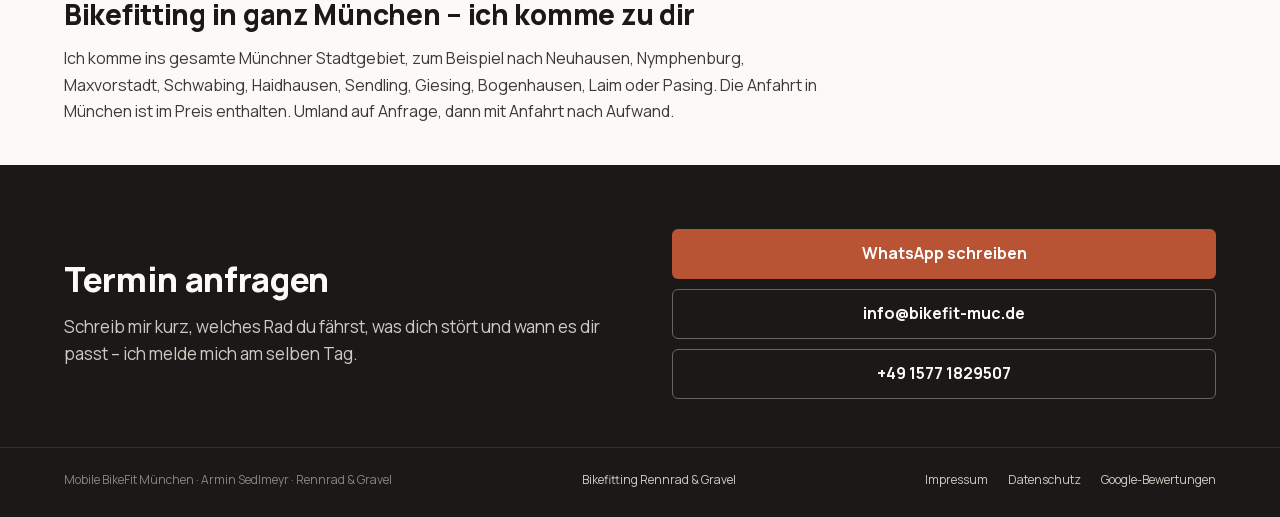
==== commit f422be8d: "Adresse aus dem Schema, Ueber mich ohne Zertifikat offen, FAQ gutes Bikefitting, WebP mit srcset Co-" ====
--- a/index.html
+++ b/index.html
@@ -60,9 +60,8 @@
       "founder": { "@type": "Person", "name": "Armin Sedlmeyr" },
       "address": {
         "@type": "PostalAddress",
-        "streetAddress": "Rupprechtstraße 3",
-        "postalCode": "80636",
         "addressLocality": "München",
+        "addressRegion": "Bayern",
         "addressCountry": "DE"
       },
       "areaServed": { "@type": "City", "name": "München" },
@@ -143,10 +142,10 @@
          Kamera auf Stativ. .foto-hero traegt weiterhin Groesse/Position im Grid (siehe
          styles.css), .foto-stapel legt die zwei <img> uebereinander (Ticket "Website-Fotos"). -->
     <div class="foto-hero foto-stapel">
-      <img class="foto-stapel-haupt" src="assets/foto-setup.jpg" width="1400" height="1050" fetchpriority="high"
-           alt="Bikefitting in München: Kreuzlinienlaser mit Lot misst die Sitzposition auf der Rolle">
-      <img class="foto-stapel-klein" src="assets/foto-setup-klein.jpg" width="640" height="853"
-           alt="Kamera auf Stativ filmt seitlich während des Fittings">
+      <picture><source type="image/webp" srcset="assets/foto-setup-800.webp 800w, assets/foto-setup-1400.webp 1400w" sizes="(min-width: 800px) 560px, 100vw"><img class="foto-stapel-haupt" src="assets/foto-setup.jpg" width="1400" height="1050" fetchpriority="high"
+           alt="Bikefitting in München: Kreuzlinienlaser mit Lot misst die Sitzposition auf der Rolle"></picture>
+      <picture><source type="image/webp" srcset="assets/foto-setup-klein-400.webp 400w" sizes="170px"><img class="foto-stapel-klein" src="assets/foto-setup-klein.jpg" width="640" height="853"
+           alt="Kamera auf Stativ filmt seitlich während des Fittings"></picture>
     </div>
   </section>
 
@@ -240,10 +239,10 @@
     <div class="ablauf-neben">
       <!-- FOTO 2: Laptop mit Skelett-Overlay und Gelenkwinkeln, daneben beim Erklaeren. -->
       <div class="foto-ablauf foto-stapel">
-        <img class="foto-stapel-haupt" src="assets/foto-ergebnis.jpg" width="1400" height="875" loading="lazy" decoding="async"
-             alt="Bikefitting-Analyse am Laptop: Skelett-Overlay mit gemessenen Gelenkwinkeln">
-        <img class="foto-stapel-klein" src="assets/foto-ergebnis-klein.jpg" width="640" height="853" loading="lazy" decoding="async"
-             alt="Armin bespricht das Ergebnis direkt am Laptop neben dem Rad">
+        <picture><source type="image/webp" srcset="assets/foto-ergebnis-800.webp 800w, assets/foto-ergebnis-1400.webp 1400w" sizes="(min-width: 800px) 560px, 100vw"><img class="foto-stapel-haupt" src="assets/foto-ergebnis.jpg" width="1400" height="875" loading="lazy" decoding="async"
+             alt="Bikefitting-Analyse am Laptop: Skelett-Overlay mit gemessenen Gelenkwinkeln"></picture>
+        <picture><source type="image/webp" srcset="assets/foto-ergebnis-klein-400.webp 400w" sizes="170px"><img class="foto-stapel-klein" src="assets/foto-ergebnis-klein.jpg" width="640" height="853" loading="lazy" decoding="async"
+             alt="Armin bespricht das Ergebnis direkt am Laptop neben dem Rad"></picture>
       </div>
 
       <section class="sektion brauchst" aria-labelledby="brauchst-titel">
@@ -314,14 +313,25 @@
            (hoehere Spezifitaet), und das Bild waere so breit wie der Abschnitt.
            Bei .foto-hero faellt das nicht auf, die arbeitet mit aspect-ratio. -->
       <div class="foto-portrait foto-rahmen">
-        <img class="foto-portrait" src="assets/armin.jpg" width="800" height="800"
-             alt="Porträt von Armin Sedlmeyr" loading="lazy" decoding="async">
+        <picture><source type="image/webp" srcset="assets/armin-280.webp 280w" sizes="140px"><img class="foto-portrait" src="assets/armin.jpg" width="800" height="800"
+             alt="Porträt von Armin Sedlmeyr" loading="lazy" decoding="async"></picture>
       </div>
       <h2 id="ueber-titel">Armin Sedlmeyr</h2>
       <p>Ingenieur, Data Scientist – und seit 2023 auf dem Rennrad.</p>
-      <p>Das Analyse-Tool, mit dem ich deine Position messe, habe ich selbst gebaut:
-        gemessene Gelenkwinkel gegen Zielbereiche aus Fachliteratur und etablierten Fitting-Systemen, statt Faustformeln.</p>
-      <p>Mobile BikeFit München ist neu; ich fitte im Nebenberuf, mit Zeit für jeden Termin.</p>
+      <p>Eine Bikefitter-Ausbildung oder das Zertifikat eines Fitting-Systems habe ich nicht. Was
+        ich mitbringe, ist das Messwerkzeug: Ich habe es selbst gebaut. Zwei Modelle zur
+        Körpererkennung finden im Video Fuß, Knöchel, Knie, Hüfte, Schulter, Ellbogen und
+        Handgelenk. Das Tool misst die Winkel dort, wo die Kurbel unten und oben steht, und
+        vergleicht sie mit Zielbereichen für dein Ziel. Gegen eine etablierte Fitting-Software
+        habe ich es an eigenen Videos abgeglichen: Beim Kniewinkel am unteren Totpunkt liegt es im
+        Mittel 1,5° darüber (vier Videos, zwei Fahrer – noch eine kleine Stichprobe, und das sage
+        ich dir auch so).</p>
+      <p>Die Zielbereiche stammen aus Fachliteratur und aus etablierten Fitting-Systemen. Wie gut
+        der jeweilige Bereich belegt ist, sage ich dir. Für die Sattelhöhe gibt es Studien, für
+        den Rückenwinkel nur Erfahrungswerte.</p>
+      <p>Mobile BikeFit München ist neu; ich fitte im Nebenberuf, mit Zeit für jeden Termin.
+        Was Kundinnen und Kunden nach ihrem Fitting schreiben, liest du in meinen
+        <a href="https://maps.google.com/?cid=6575537688166029984" rel="noopener" target="_blank">Bewertungen auf Google</a>.</p>
     </section>
 
     <section id="faq" class="sektion faq" aria-labelledby="faq-titel">
@@ -393,6 +403,18 @@
             das eigene Tool.</p>
           <p>Ich bin weder Arzt noch Physiotherapeut. Ein Fitting ist keine Behandlung, und
             anhaltende Beschwerden gehören ärztlich abgeklärt.</p>
+        </div>
+        <div>
+          <h3>Woran erkenne ich ein gutes Bikefitting?</h3>
+          <p>Ein paar Fragen, die du jedem Fitter stellen kannst, mir eingeschlossen: Wird in
+            Bewegung gemessen oder nur aus Körpermaßen gerechnet? Gibt es Zielbereiche, die zu
+            deinem Ziel passen, statt eines einzigen „richtigen“ Werts? Bekommst du die Werte
+            vorher und nachher schriftlich? Stehen Preis, Dauer und Umfang vorher fest? Sagt dir
+            der Fitter, wo seine Grenzen sind, und schickt er dich bei Schmerzen zum Arzt?</p>
+          <p>In München gibt es zertifizierte Fitter in Studios und Radläden, oft mit eigener
+            Messtechnik. Ich habe kein Zertifikat. Dafür komme ich zu dir, du kannst jede Zahl in
+            deinem Protokoll nachvollziehen, und ich sage dir, woher sie kommt. Was dir wichtiger
+            ist, entscheidest du.</p>
         </div>
         <div>
           <h3>Kann ich ein Bikefitting selbst machen?</h3>
--- a/styles.css
+++ b/styles.css
@@ -417,6 +417,12 @@
   line-height: 1.5;
 }
 
+/* <picture> mit WebP-Quelle soll das Layout nicht veraendern: die <img> verhalten sich
+   weiter wie direkte Kinder von .foto-stapel. */
+picture {
+  display: contents;
+}
+
 .foto-hero {
   aspect-ratio: 4 / 3;
 }
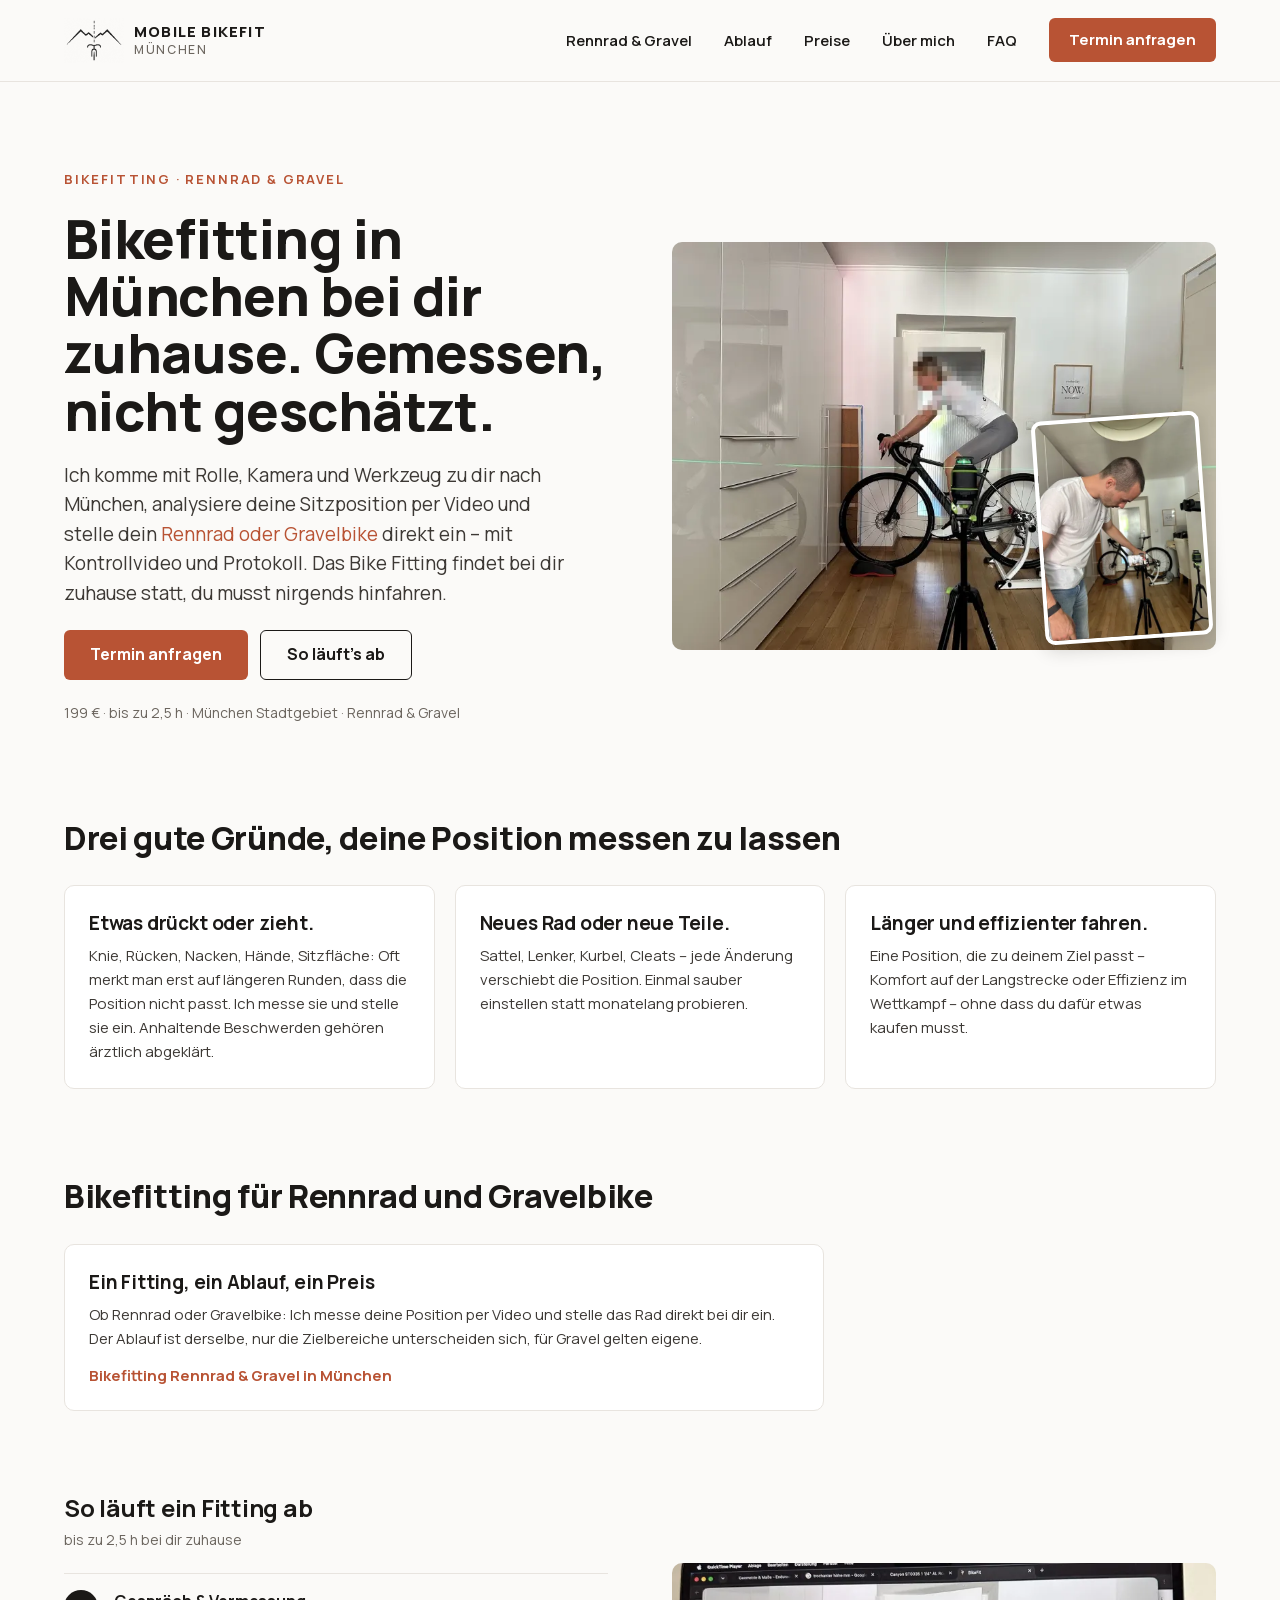
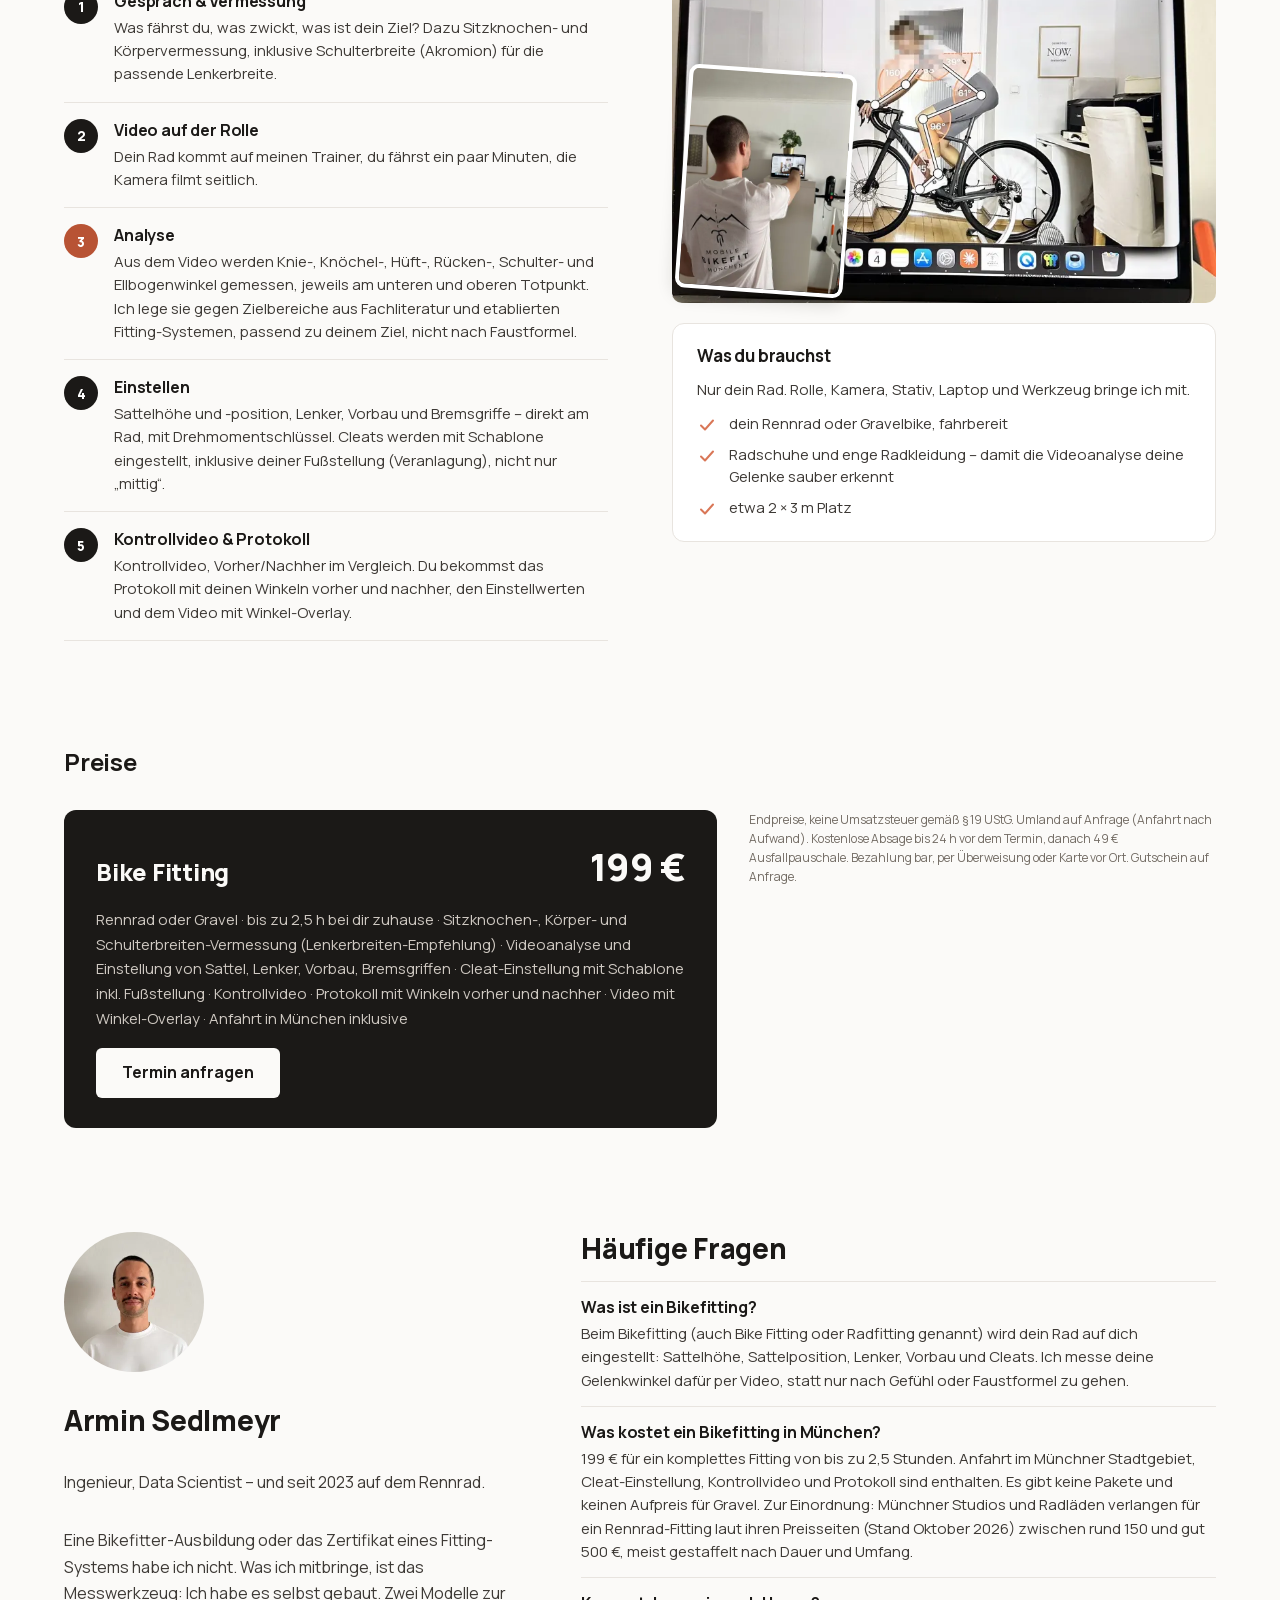
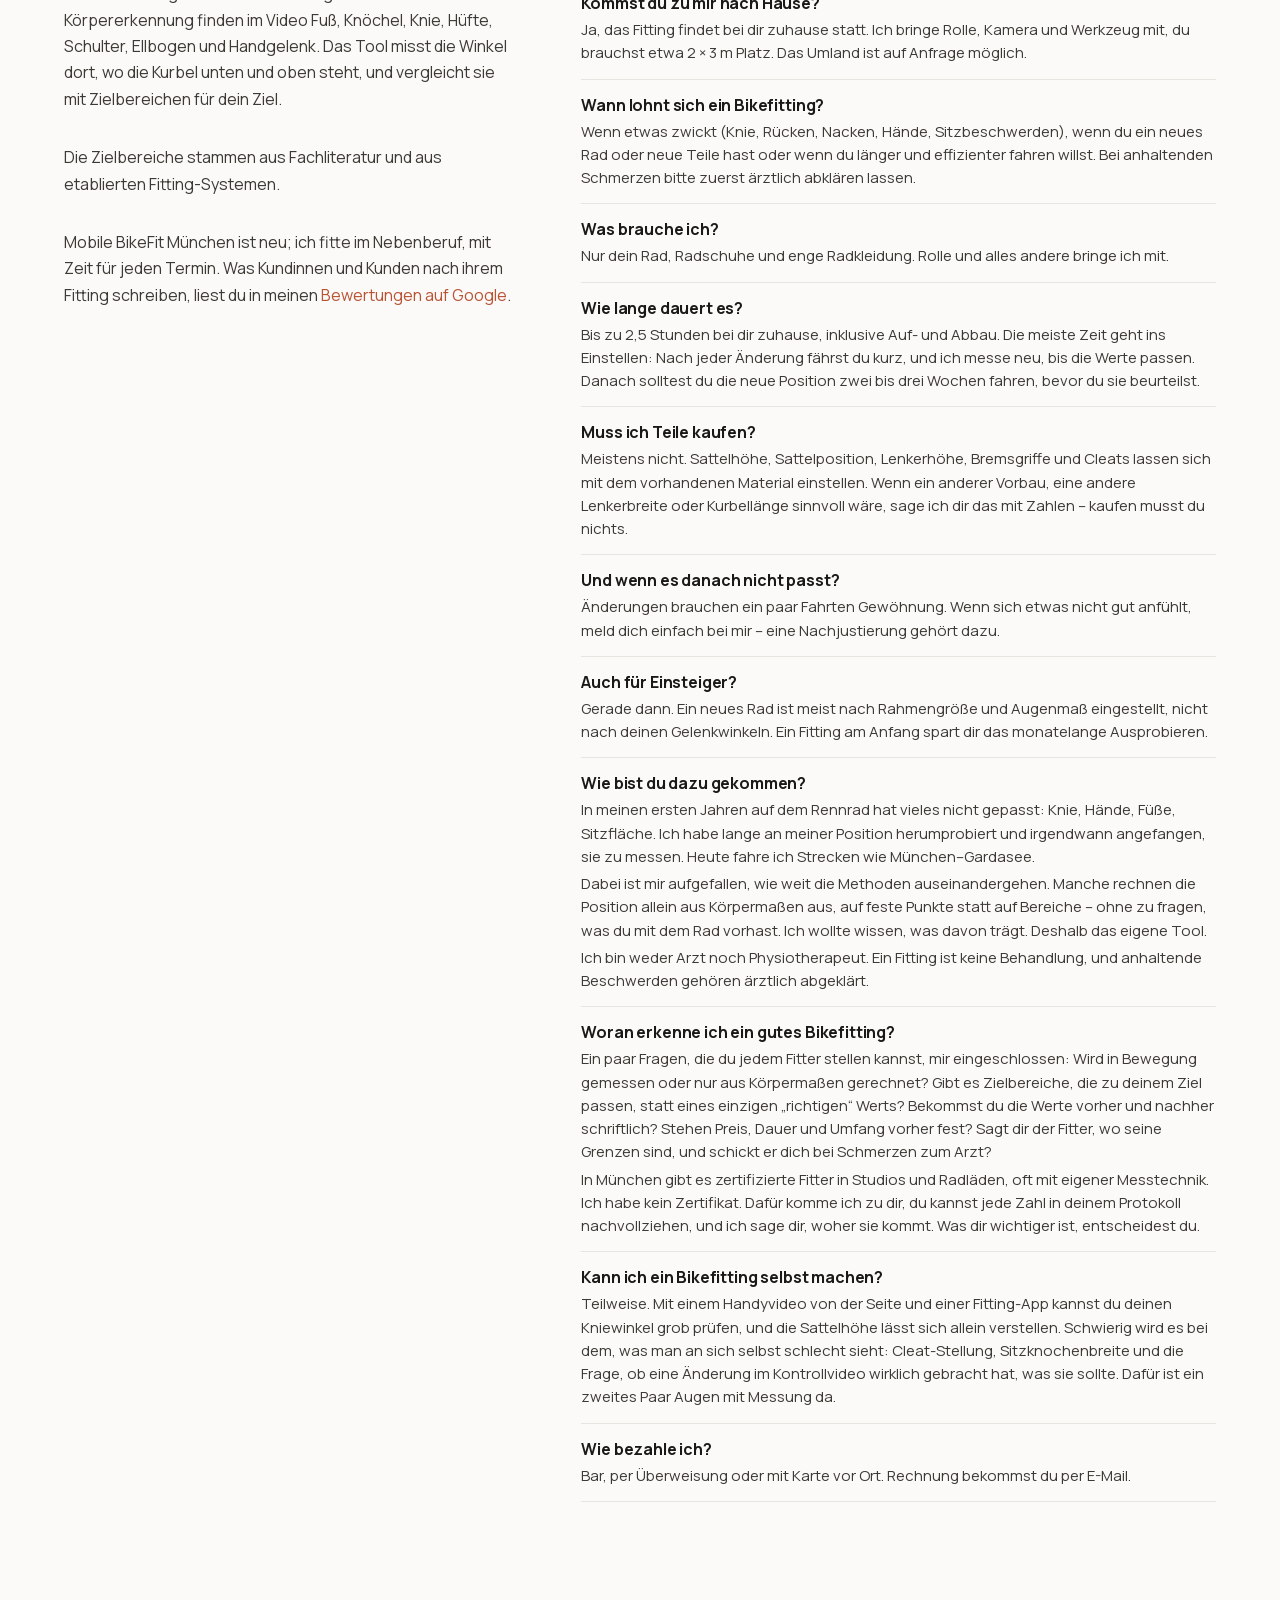
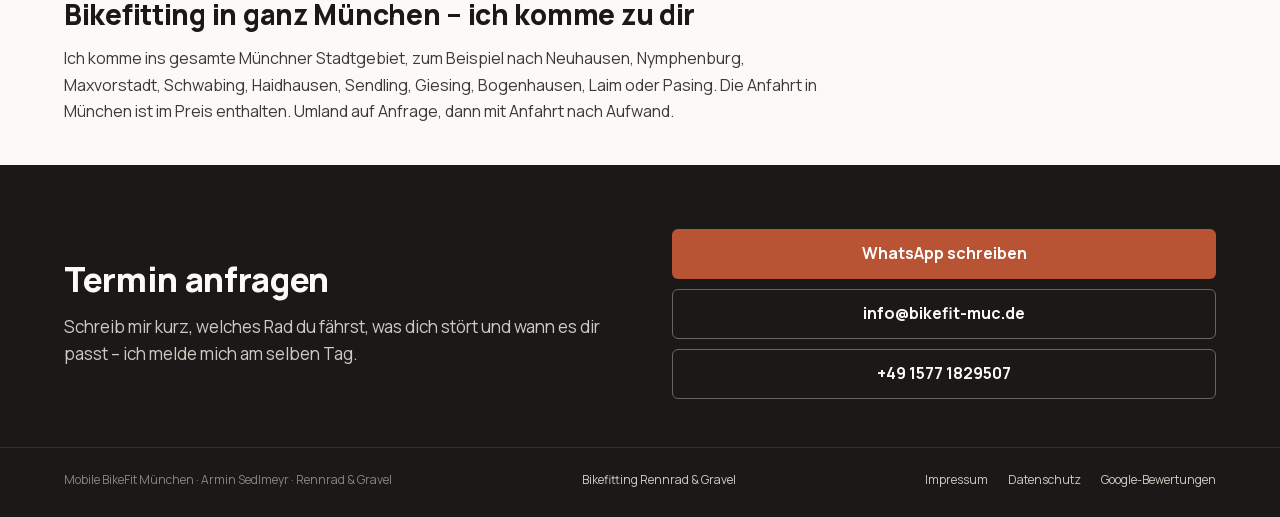
==== commit d21cb4b0: "Ueber mich: Abgleich mit Fitting-Software und Belegstand-Saetze entfernt Co-Authored-By: Claude Sonn" ====
--- a/index.html
+++ b/index.html
@@ -322,13 +322,8 @@
         ich mitbringe, ist das Messwerkzeug: Ich habe es selbst gebaut. Zwei Modelle zur
         Körpererkennung finden im Video Fuß, Knöchel, Knie, Hüfte, Schulter, Ellbogen und
         Handgelenk. Das Tool misst die Winkel dort, wo die Kurbel unten und oben steht, und
-        vergleicht sie mit Zielbereichen für dein Ziel. Gegen eine etablierte Fitting-Software
-        habe ich es an eigenen Videos abgeglichen: Beim Kniewinkel am unteren Totpunkt liegt es im
-        Mittel 1,5° darüber (vier Videos, zwei Fahrer – noch eine kleine Stichprobe, und das sage
-        ich dir auch so).</p>
-      <p>Die Zielbereiche stammen aus Fachliteratur und aus etablierten Fitting-Systemen. Wie gut
-        der jeweilige Bereich belegt ist, sage ich dir. Für die Sattelhöhe gibt es Studien, für
-        den Rückenwinkel nur Erfahrungswerte.</p>
+        vergleicht sie mit Zielbereichen für dein Ziel.</p>
+      <p>Die Zielbereiche stammen aus Fachliteratur und aus etablierten Fitting-Systemen.</p>
       <p>Mobile BikeFit München ist neu; ich fitte im Nebenberuf, mit Zeit für jeden Termin.
         Was Kundinnen und Kunden nach ihrem Fitting schreiben, liest du in meinen
         <a href="https://maps.google.com/?cid=6575537688166029984" rel="noopener" target="_blank">Bewertungen auf Google</a>.</p>
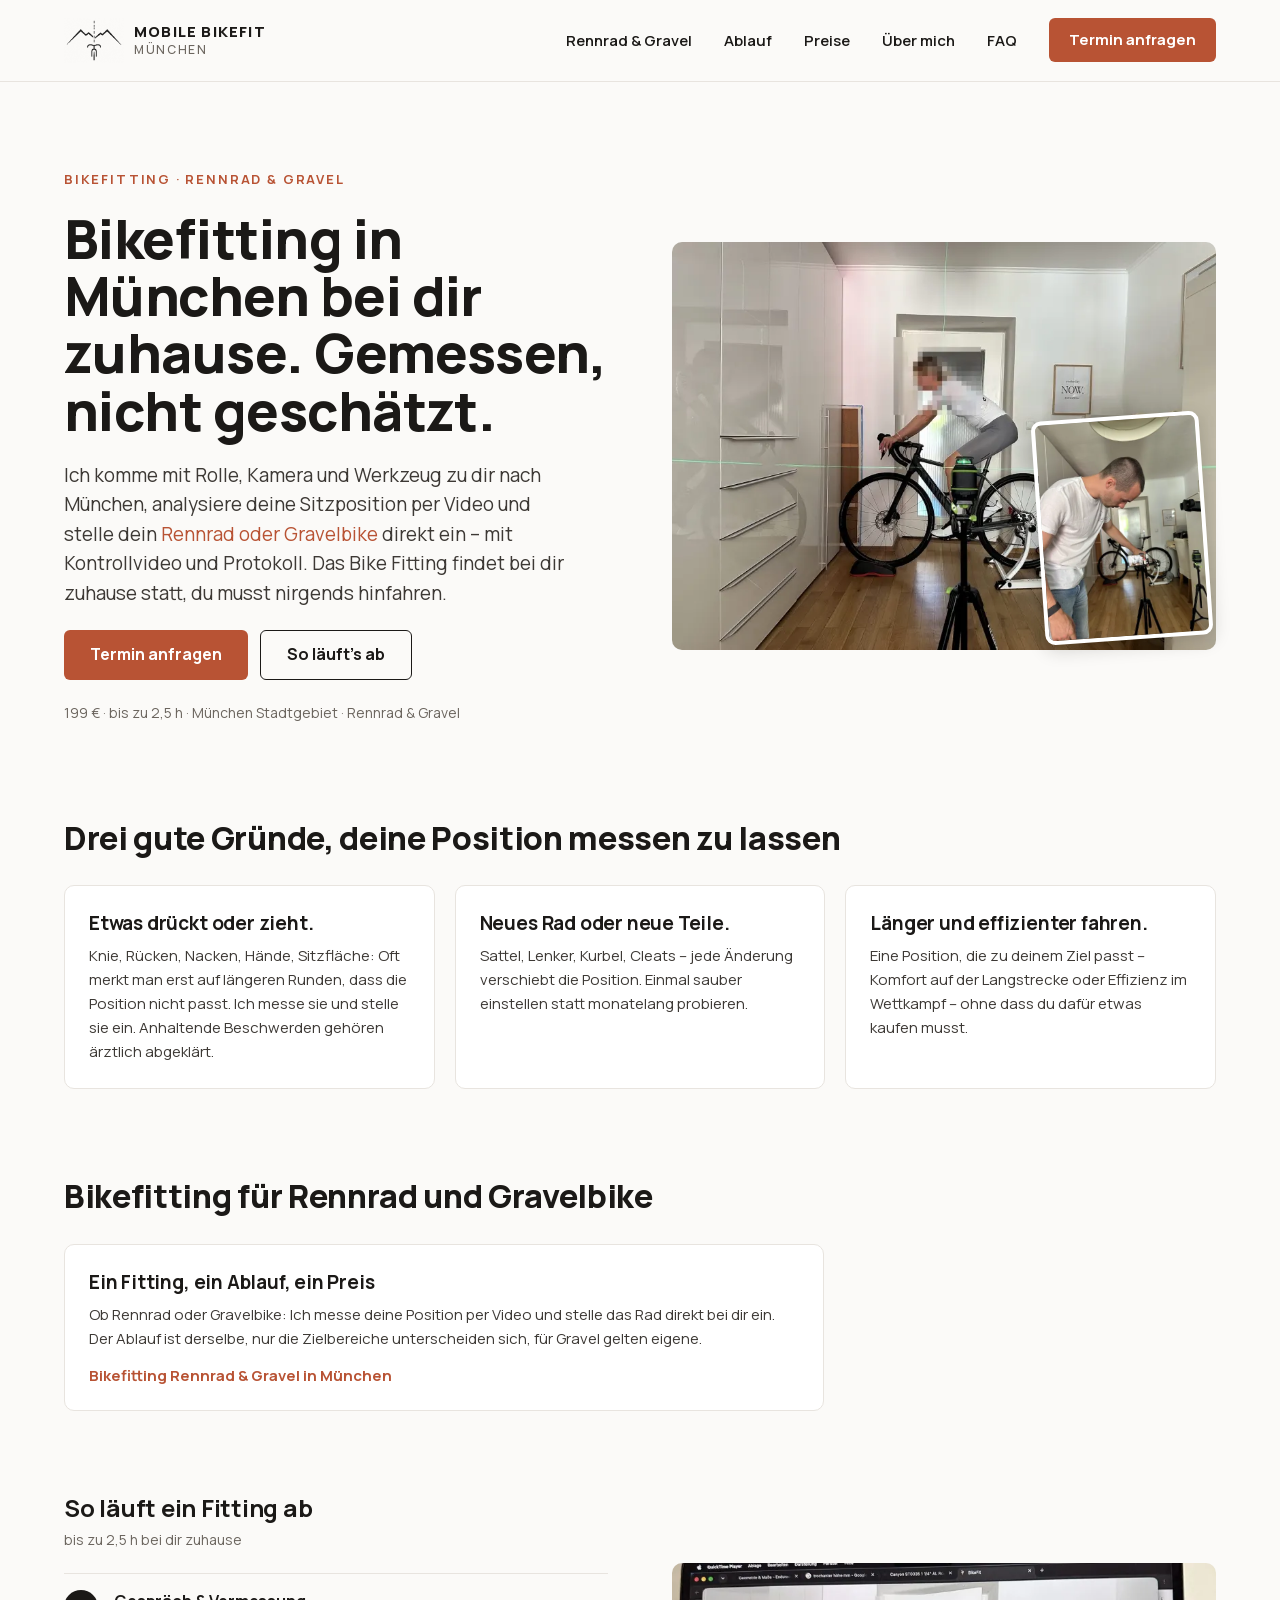
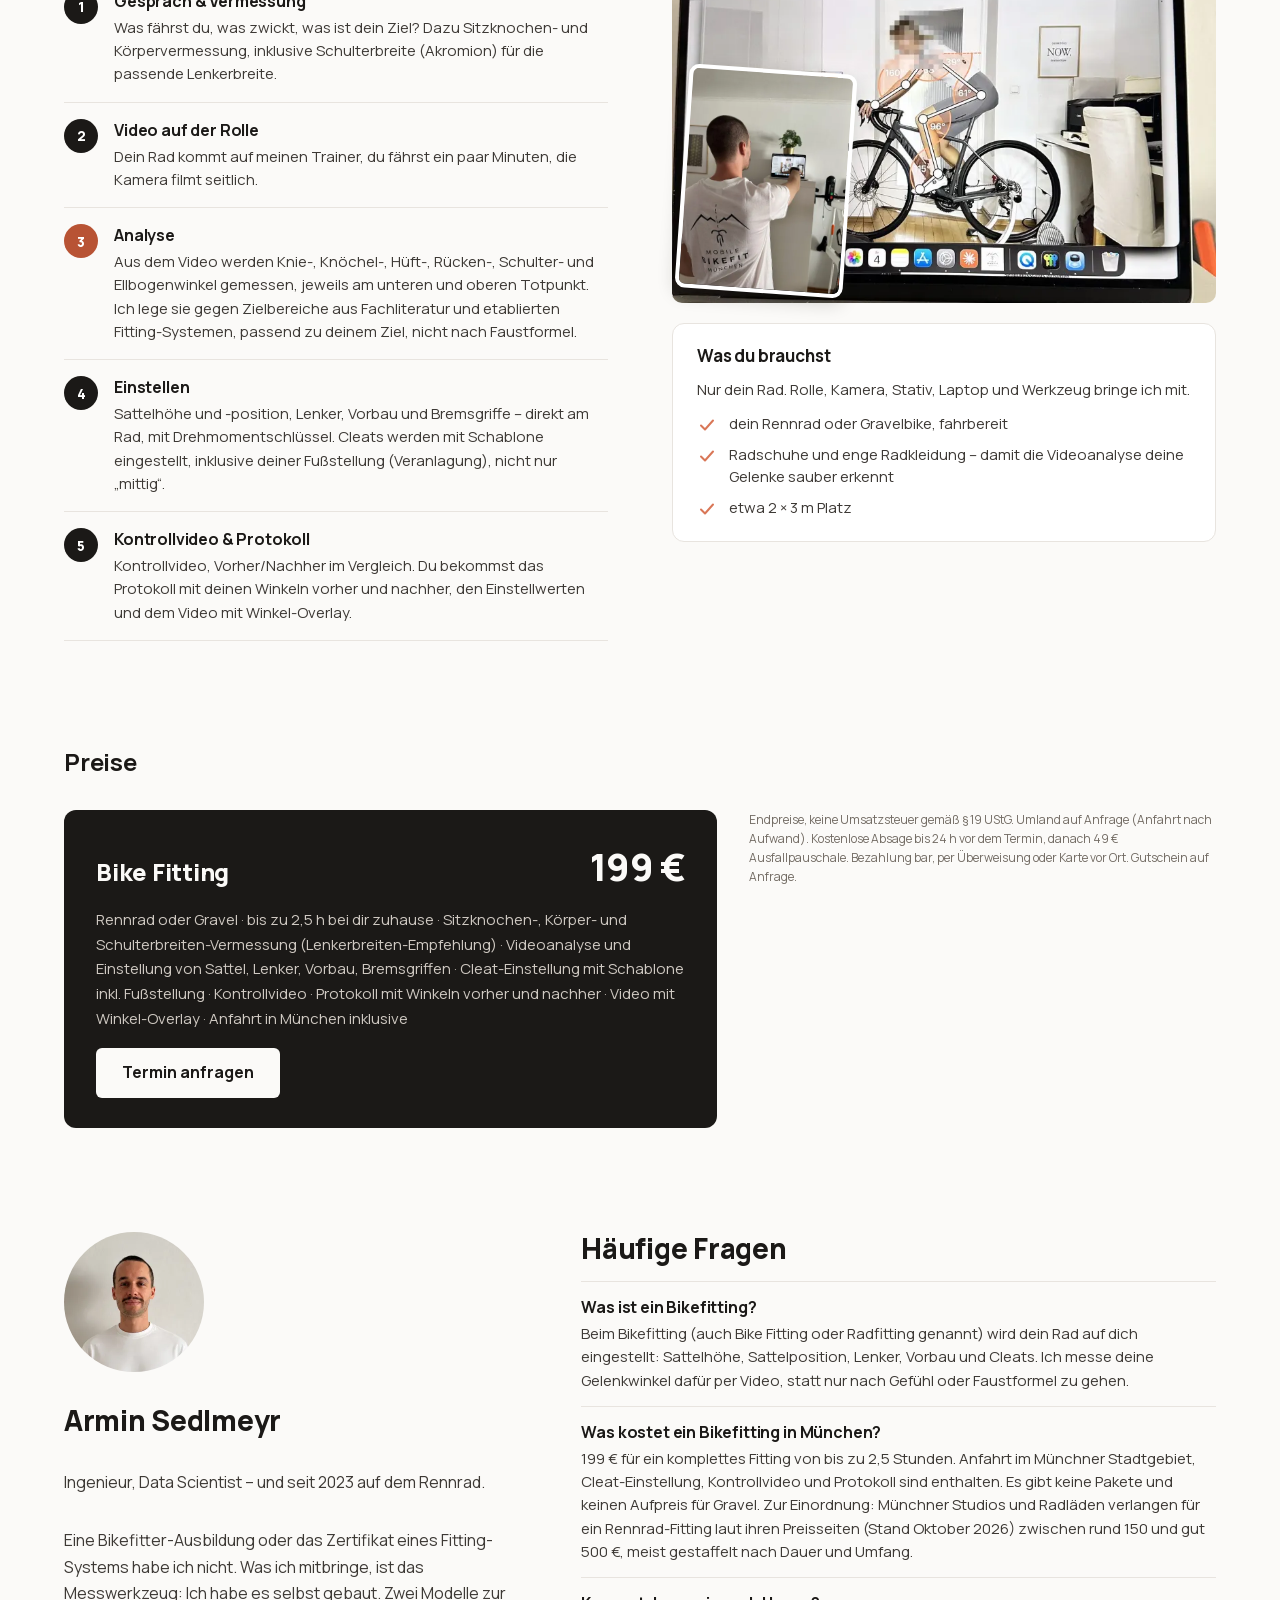
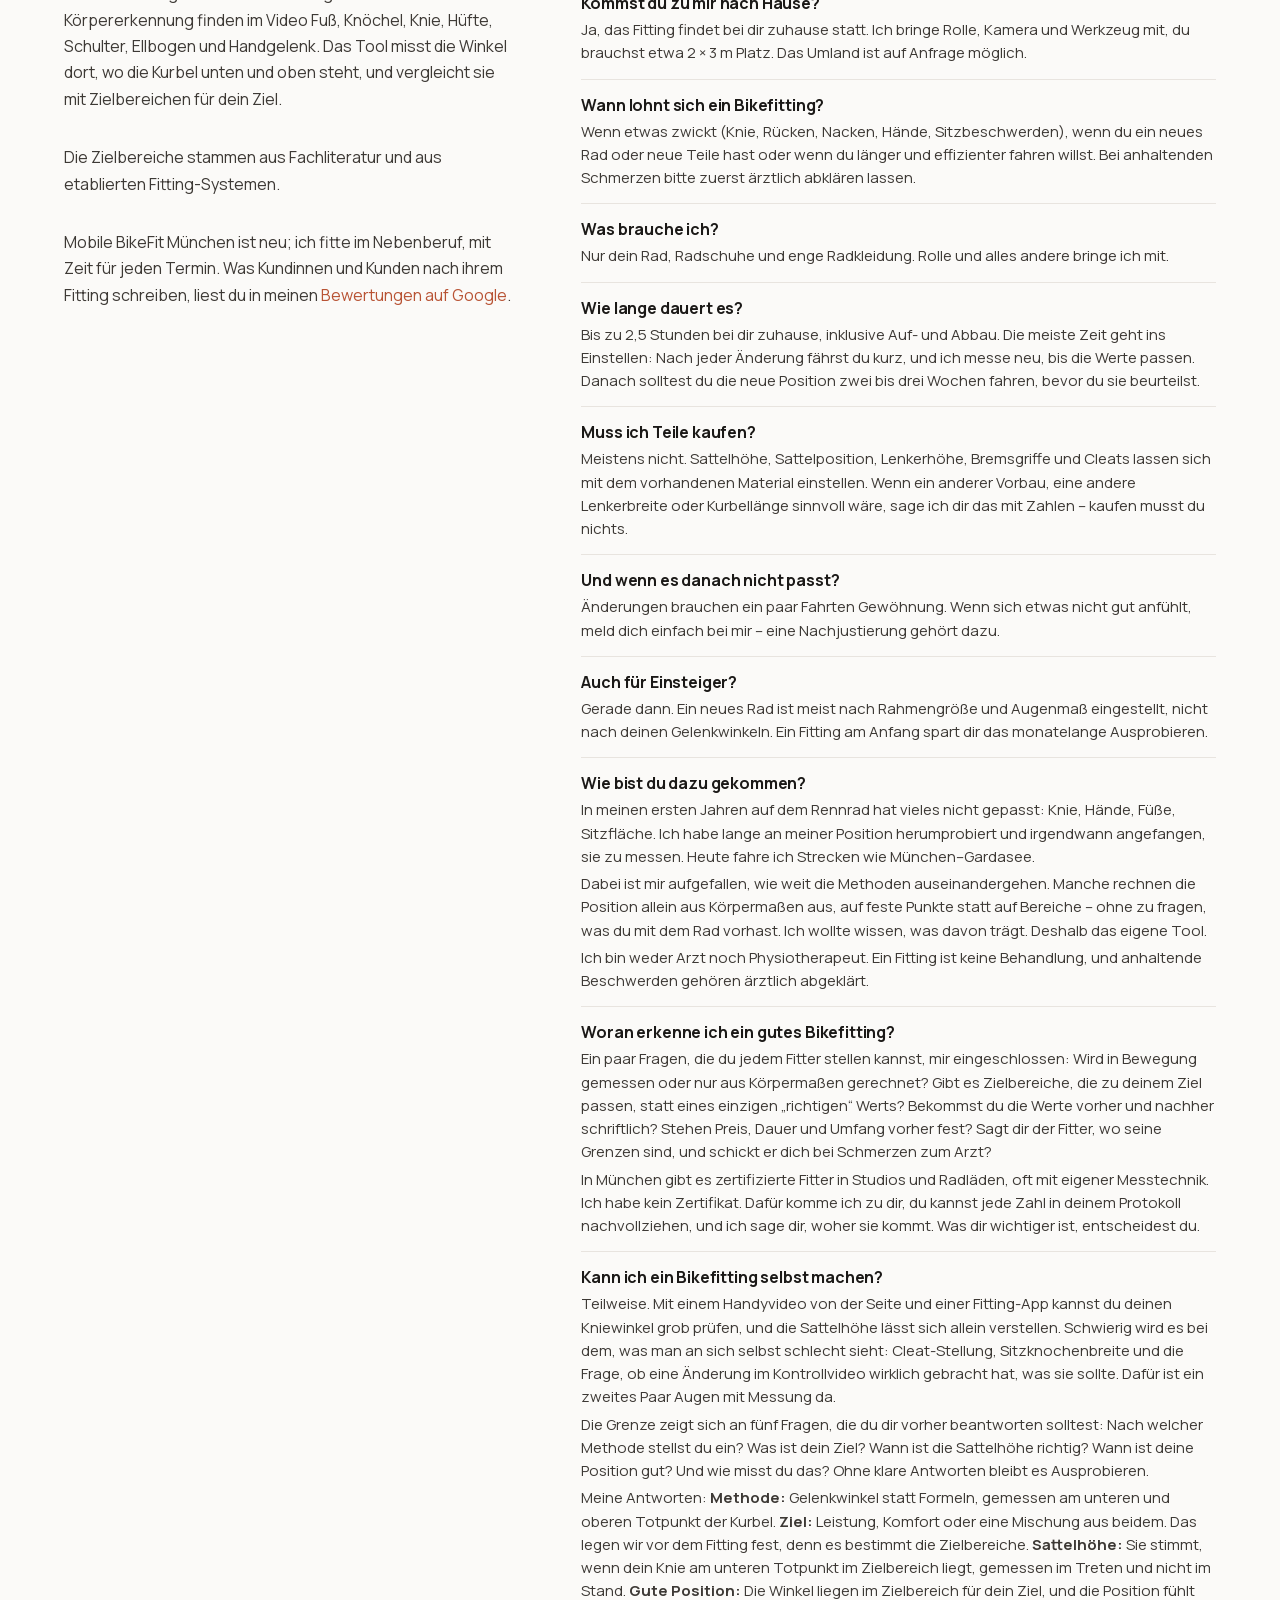
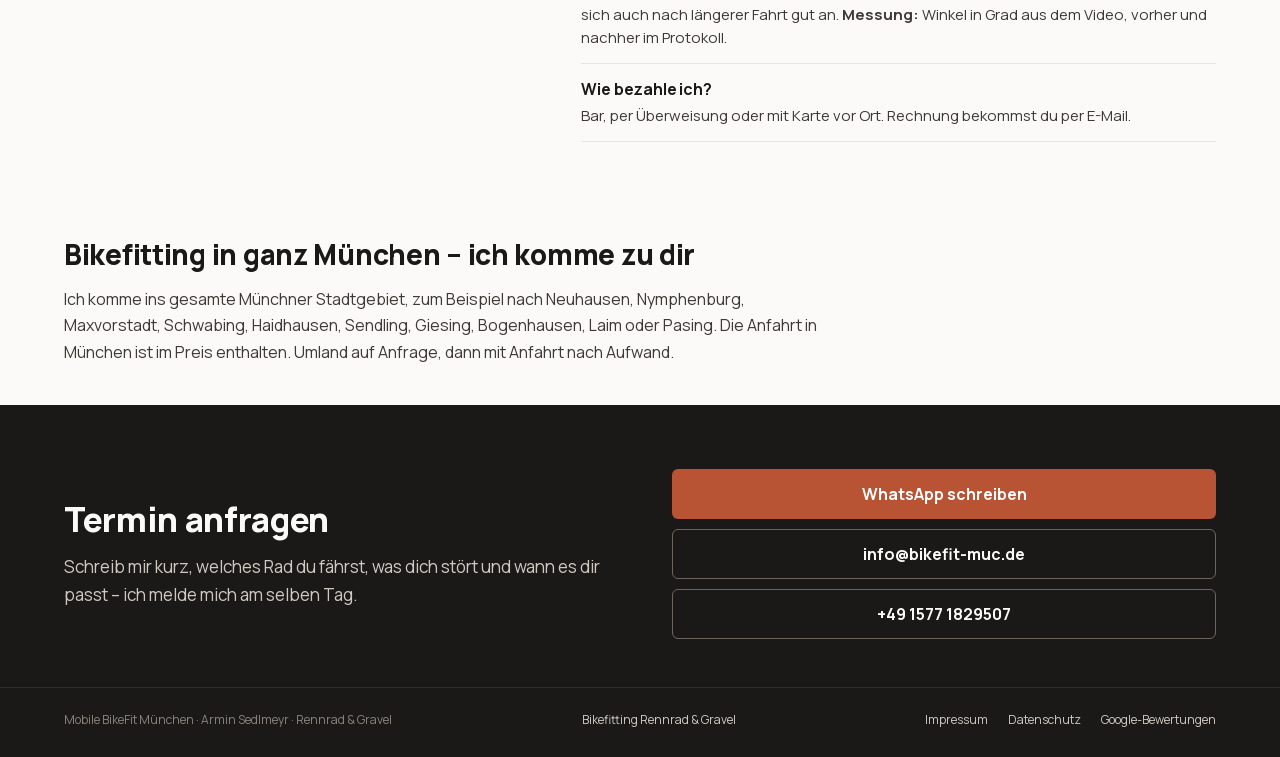
==== commit cdfb768e: "FAQ Selbermachen: fuenf Pruefragen als Grenze, mit den eigenen Antworten Co-Authored-By: Claude Sonn" ====
--- a/index.html
+++ b/index.html
@@ -418,6 +418,17 @@
             es bei dem, was man an sich selbst schlecht sieht: Cleat-Stellung, Sitzknochenbreite und
             die Frage, ob eine Änderung im Kontrollvideo wirklich gebracht hat, was sie sollte.
             Dafür ist ein zweites Paar Augen mit Messung da.</p>
+          <p>Die Grenze zeigt sich an fünf Fragen, die du dir vorher beantworten solltest: Nach
+            welcher Methode stellst du ein? Was ist dein Ziel? Wann ist die Sattelhöhe richtig?
+            Wann ist deine Position gut? Und wie misst du das? Ohne klare Antworten bleibt es
+            Ausprobieren.</p>
+          <p>Meine Antworten: <b>Methode:</b> Gelenkwinkel statt Formeln, gemessen am unteren und
+            oberen Totpunkt der Kurbel. <b>Ziel:</b> Leistung, Komfort oder eine Mischung aus
+            beidem. Das legen wir vor dem Fitting fest, denn es bestimmt die Zielbereiche.
+            <b>Sattelhöhe:</b> Sie stimmt, wenn dein Knie am unteren Totpunkt im Zielbereich
+            liegt, gemessen im Treten und nicht im Stand. <b>Gute Position:</b> Die Winkel liegen
+            im Zielbereich für dein Ziel, und die Position fühlt sich auch nach längerer Fahrt gut
+            an. <b>Messung:</b> Winkel in Grad aus dem Video, vorher und nachher im Protokoll.</p>
         </div>
         <div>
           <h3>Wie bezahle ich?</h3>
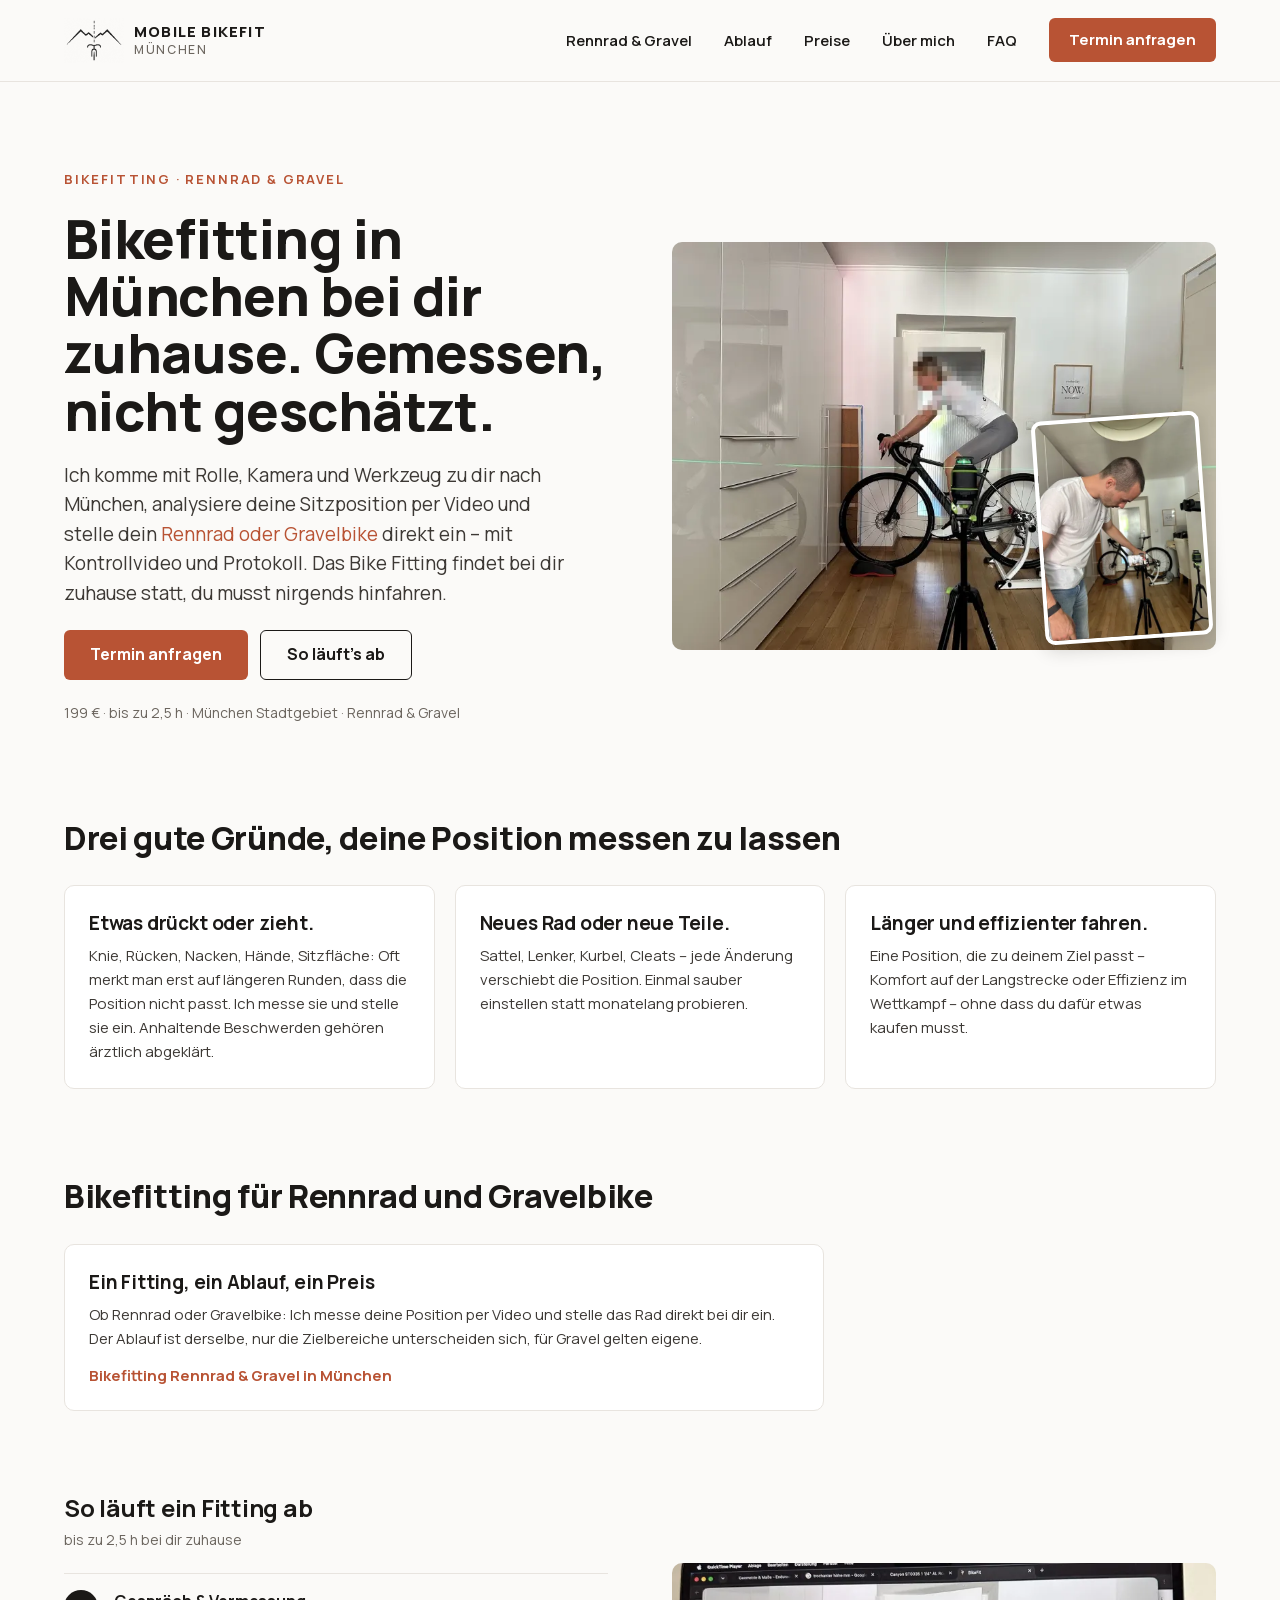
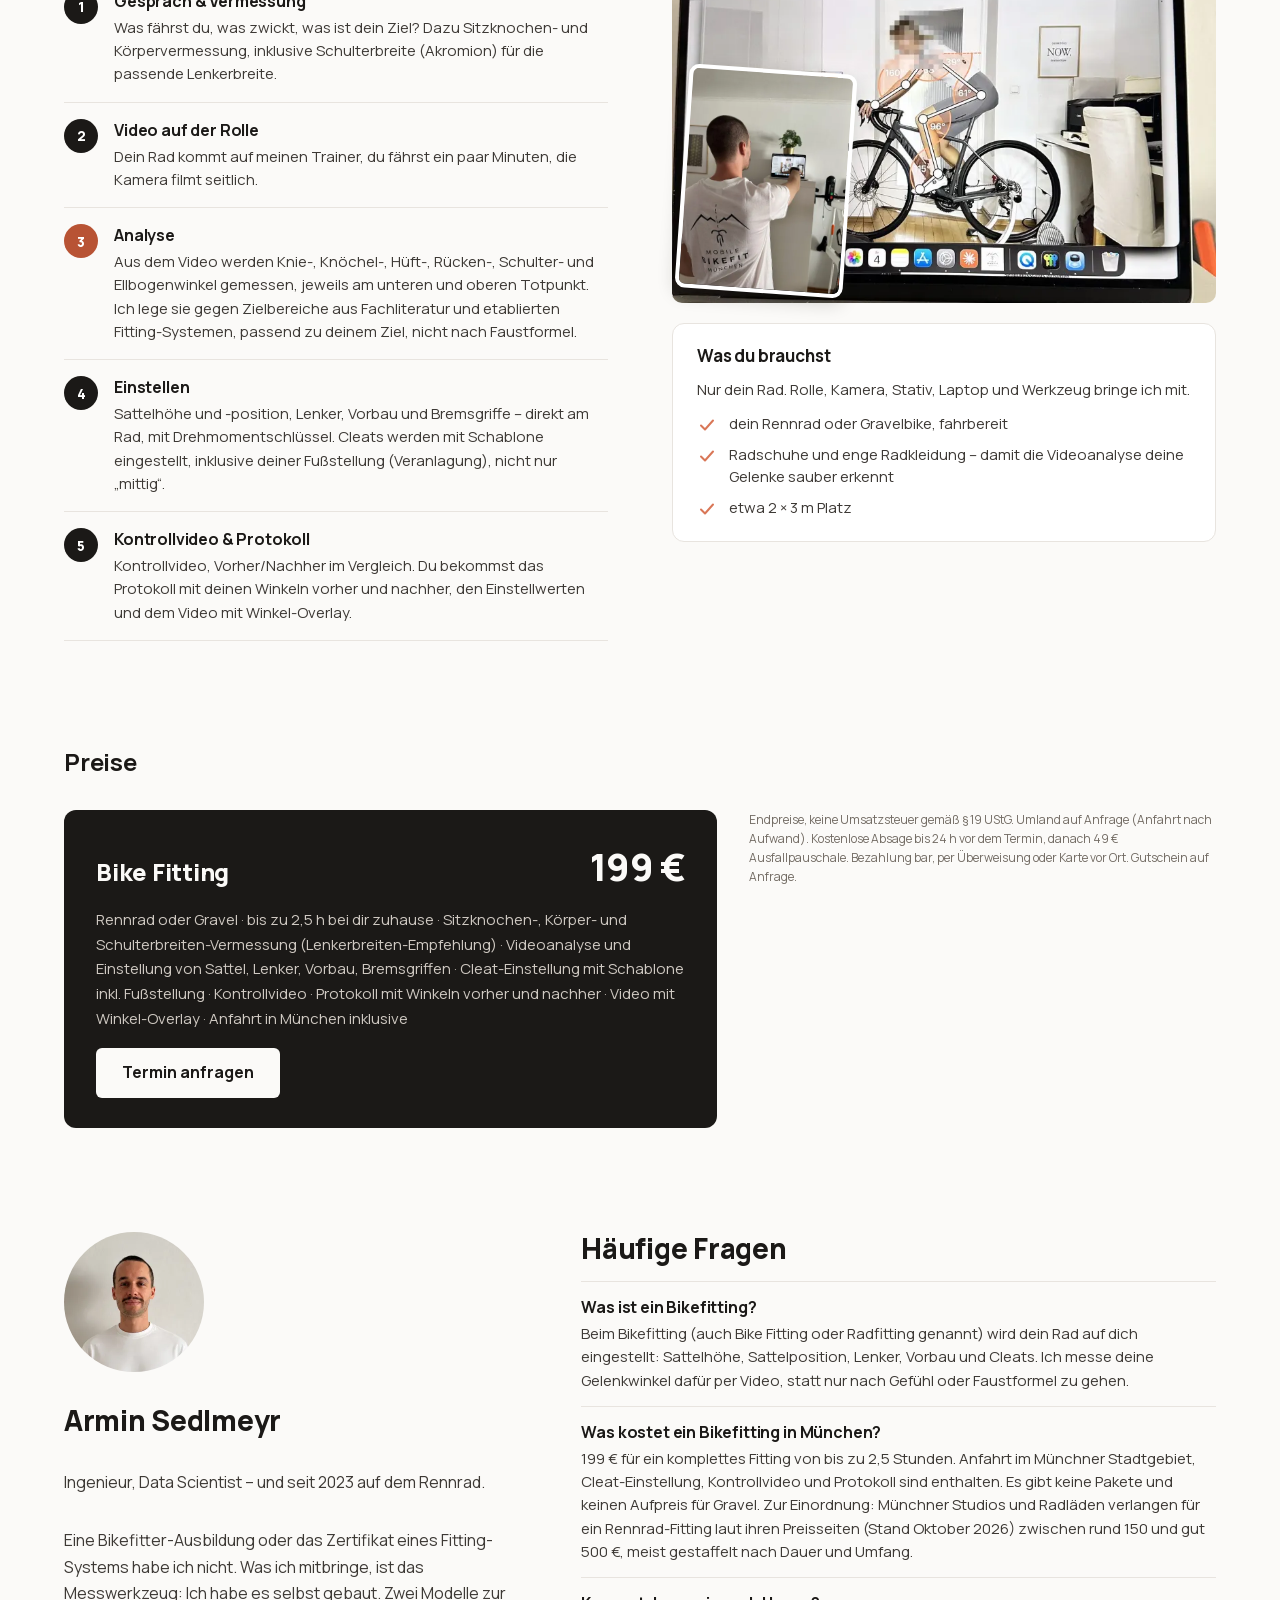
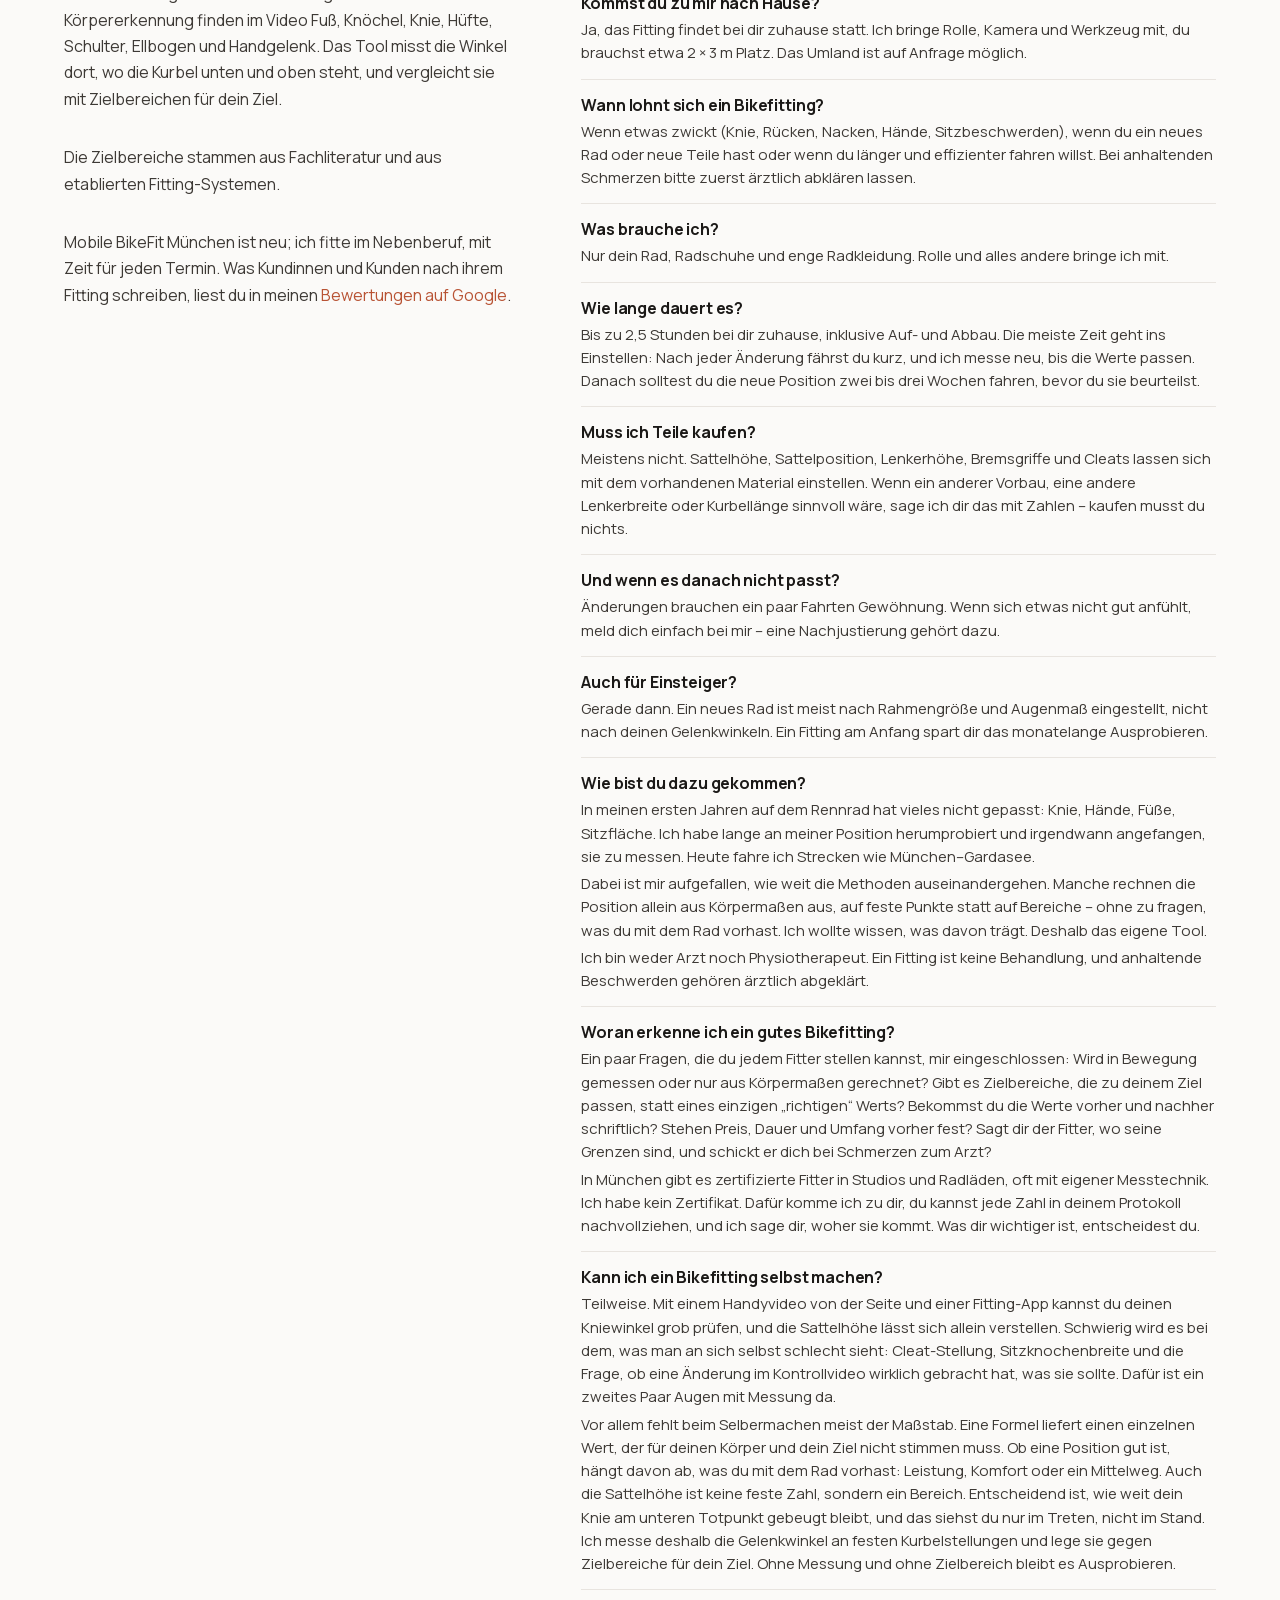
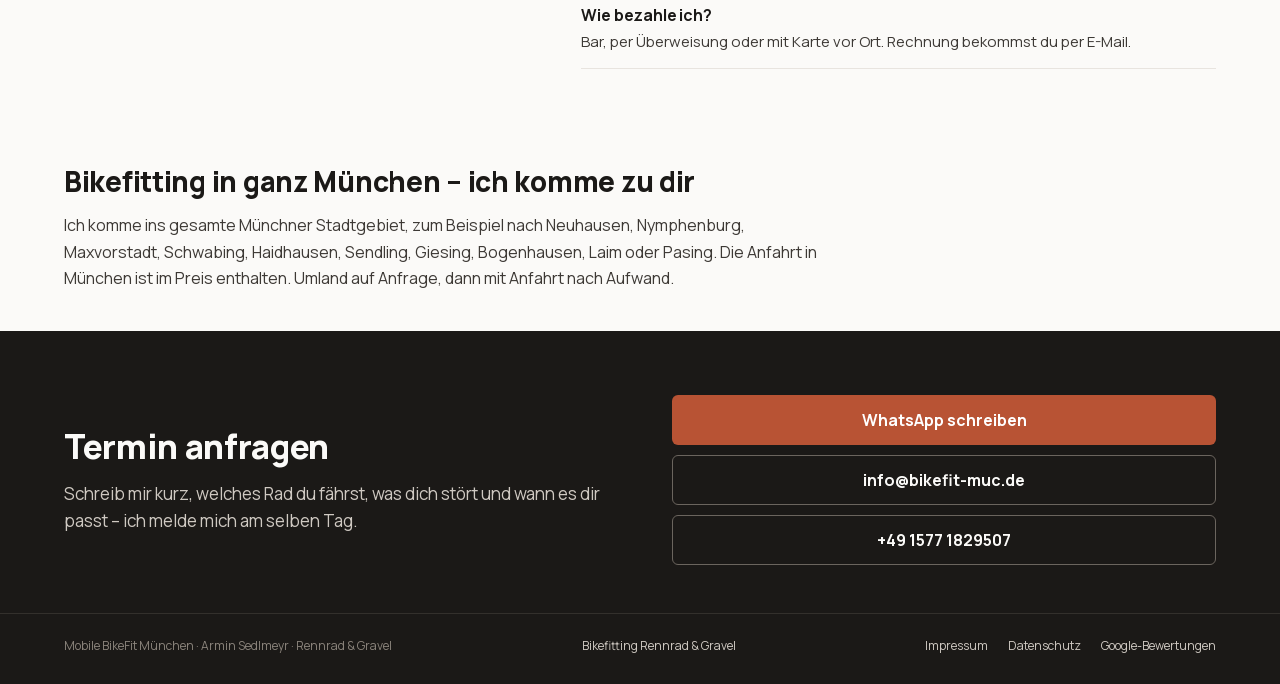
==== commit d027c51c: "FAQ Selbermachen: Maßstab als Fließtext statt Fragenliste Co-Authored-By: Claude Sonnet 5.5 <noreply" ====
--- a/index.html
+++ b/index.html
@@ -418,17 +418,14 @@
             es bei dem, was man an sich selbst schlecht sieht: Cleat-Stellung, Sitzknochenbreite und
             die Frage, ob eine Änderung im Kontrollvideo wirklich gebracht hat, was sie sollte.
             Dafür ist ein zweites Paar Augen mit Messung da.</p>
-          <p>Die Grenze zeigt sich an fünf Fragen, die du dir vorher beantworten solltest: Nach
-            welcher Methode stellst du ein? Was ist dein Ziel? Wann ist die Sattelhöhe richtig?
-            Wann ist deine Position gut? Und wie misst du das? Ohne klare Antworten bleibt es
-            Ausprobieren.</p>
-          <p>Meine Antworten: <b>Methode:</b> Gelenkwinkel statt Formeln, gemessen am unteren und
-            oberen Totpunkt der Kurbel. <b>Ziel:</b> Leistung, Komfort oder eine Mischung aus
-            beidem. Das legen wir vor dem Fitting fest, denn es bestimmt die Zielbereiche.
-            <b>Sattelhöhe:</b> Sie stimmt, wenn dein Knie am unteren Totpunkt im Zielbereich
-            liegt, gemessen im Treten und nicht im Stand. <b>Gute Position:</b> Die Winkel liegen
-            im Zielbereich für dein Ziel, und die Position fühlt sich auch nach längerer Fahrt gut
-            an. <b>Messung:</b> Winkel in Grad aus dem Video, vorher und nachher im Protokoll.</p>
+          <p>Vor allem fehlt beim Selbermachen meist der Maßstab. Eine Formel liefert einen
+            einzelnen Wert, der für deinen Körper und dein Ziel nicht stimmen muss. Ob eine
+            Position gut ist, hängt davon ab, was du mit dem Rad vorhast: Leistung, Komfort oder
+            ein Mittelweg. Auch die Sattelhöhe ist keine feste Zahl, sondern ein Bereich.
+            Entscheidend ist, wie weit dein Knie am unteren Totpunkt gebeugt bleibt, und das
+            siehst du nur im Treten, nicht im Stand. Ich messe deshalb die Gelenkwinkel an festen
+            Kurbelstellungen und lege sie gegen Zielbereiche für dein Ziel. Ohne Messung und ohne
+            Zielbereich bleibt es Ausprobieren.</p>
         </div>
         <div>
           <h3>Wie bezahle ich?</h3>
